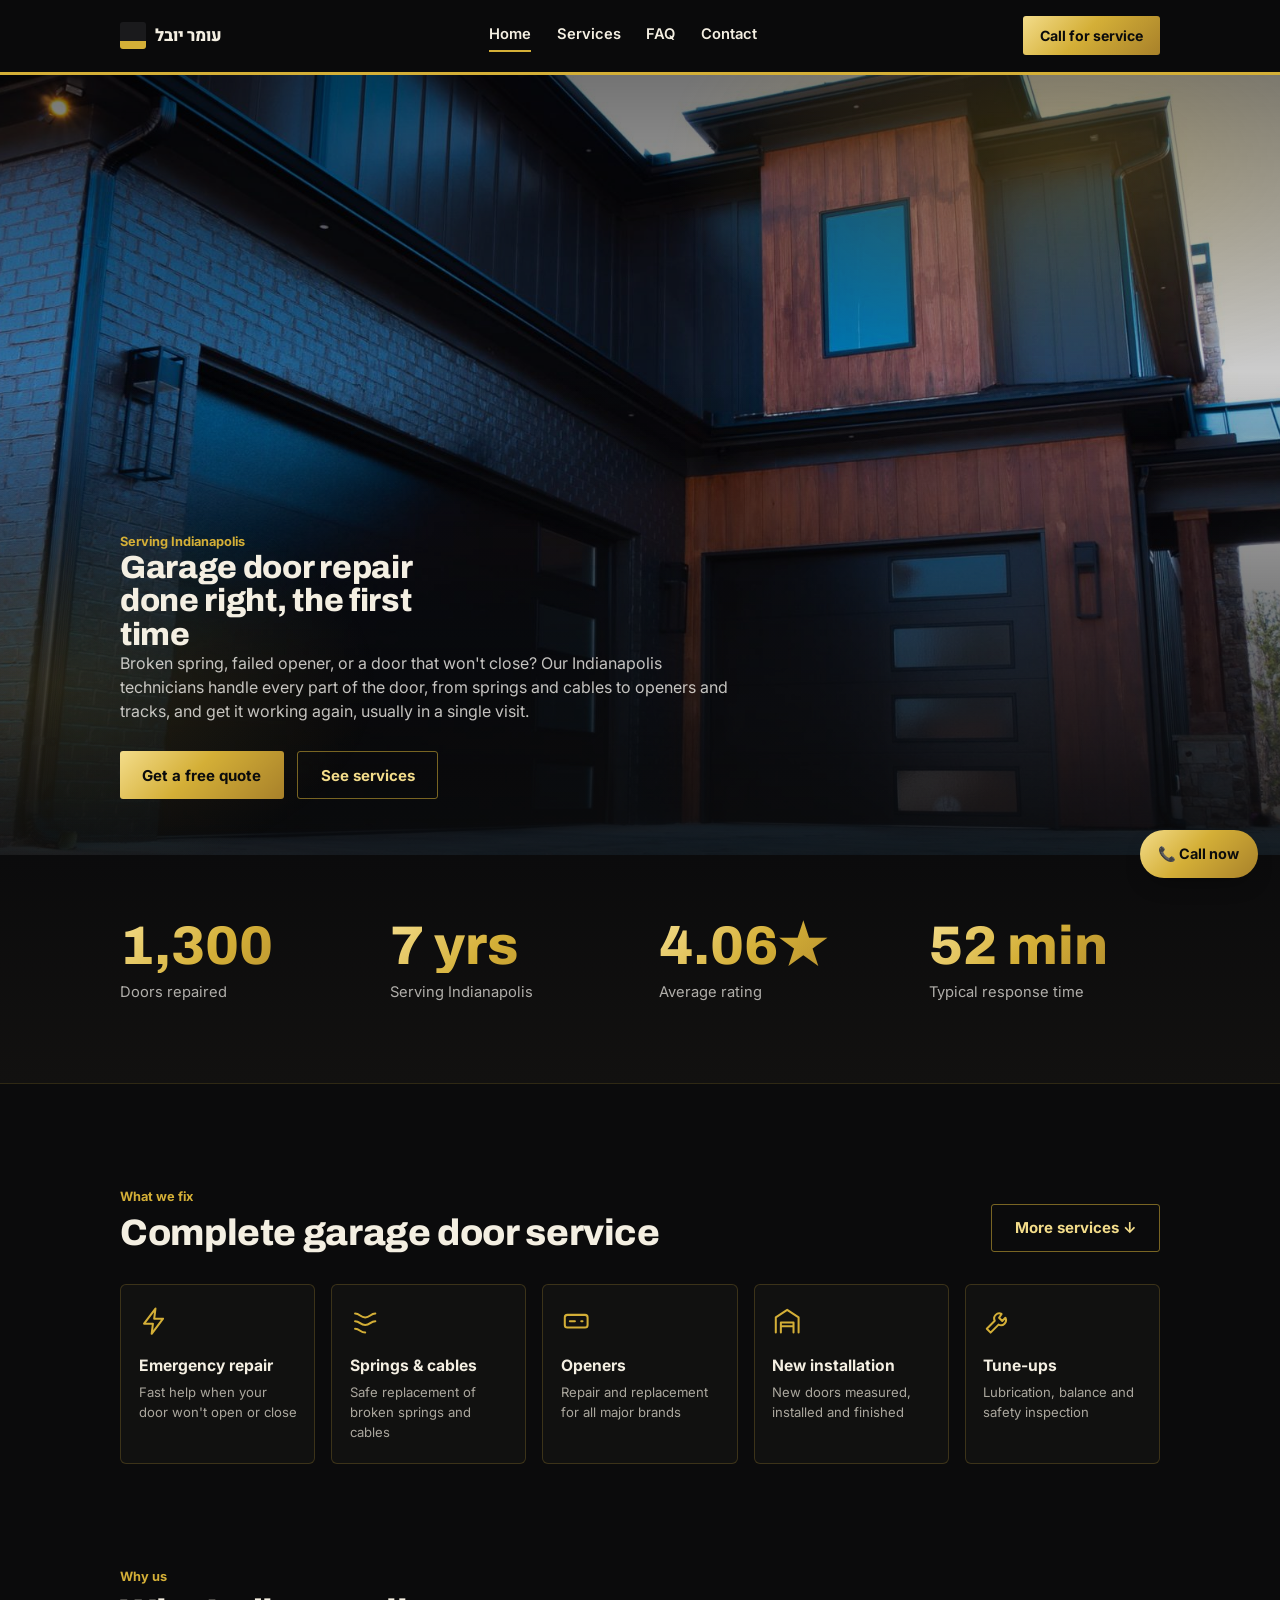
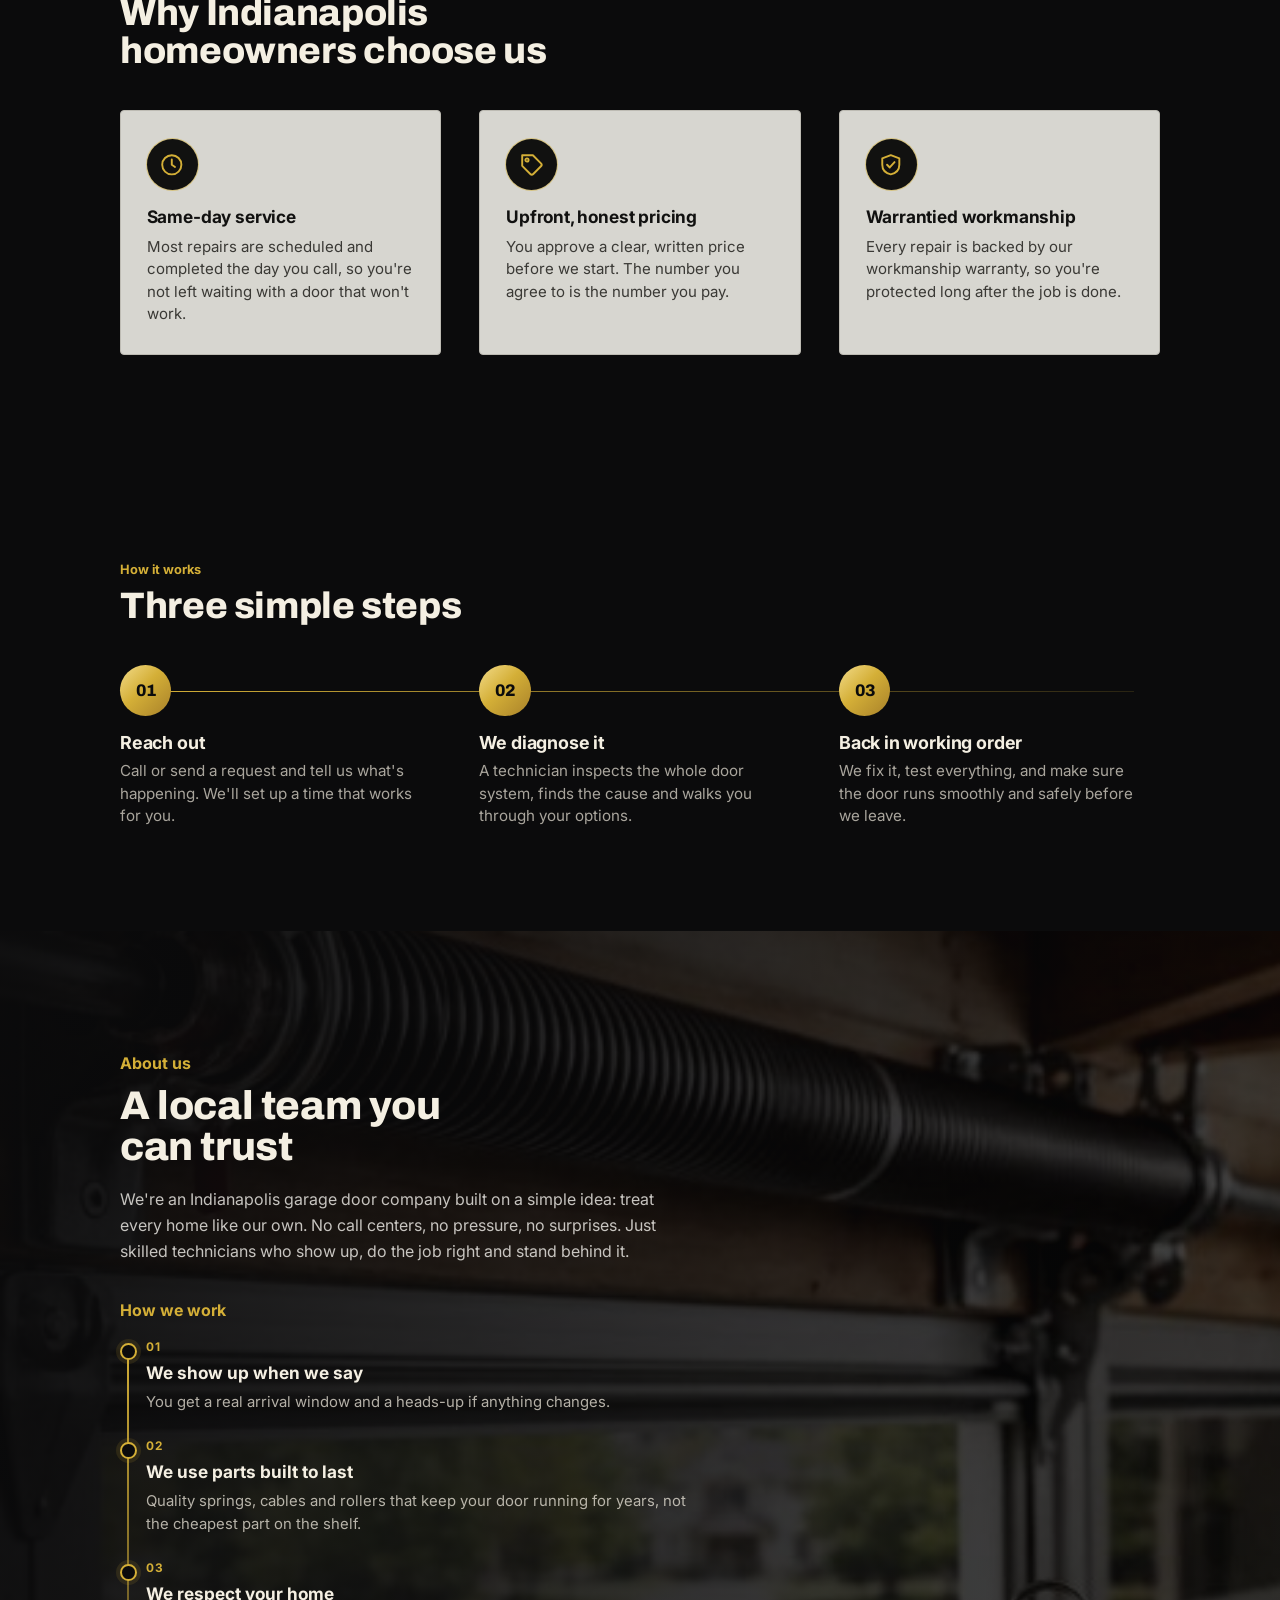
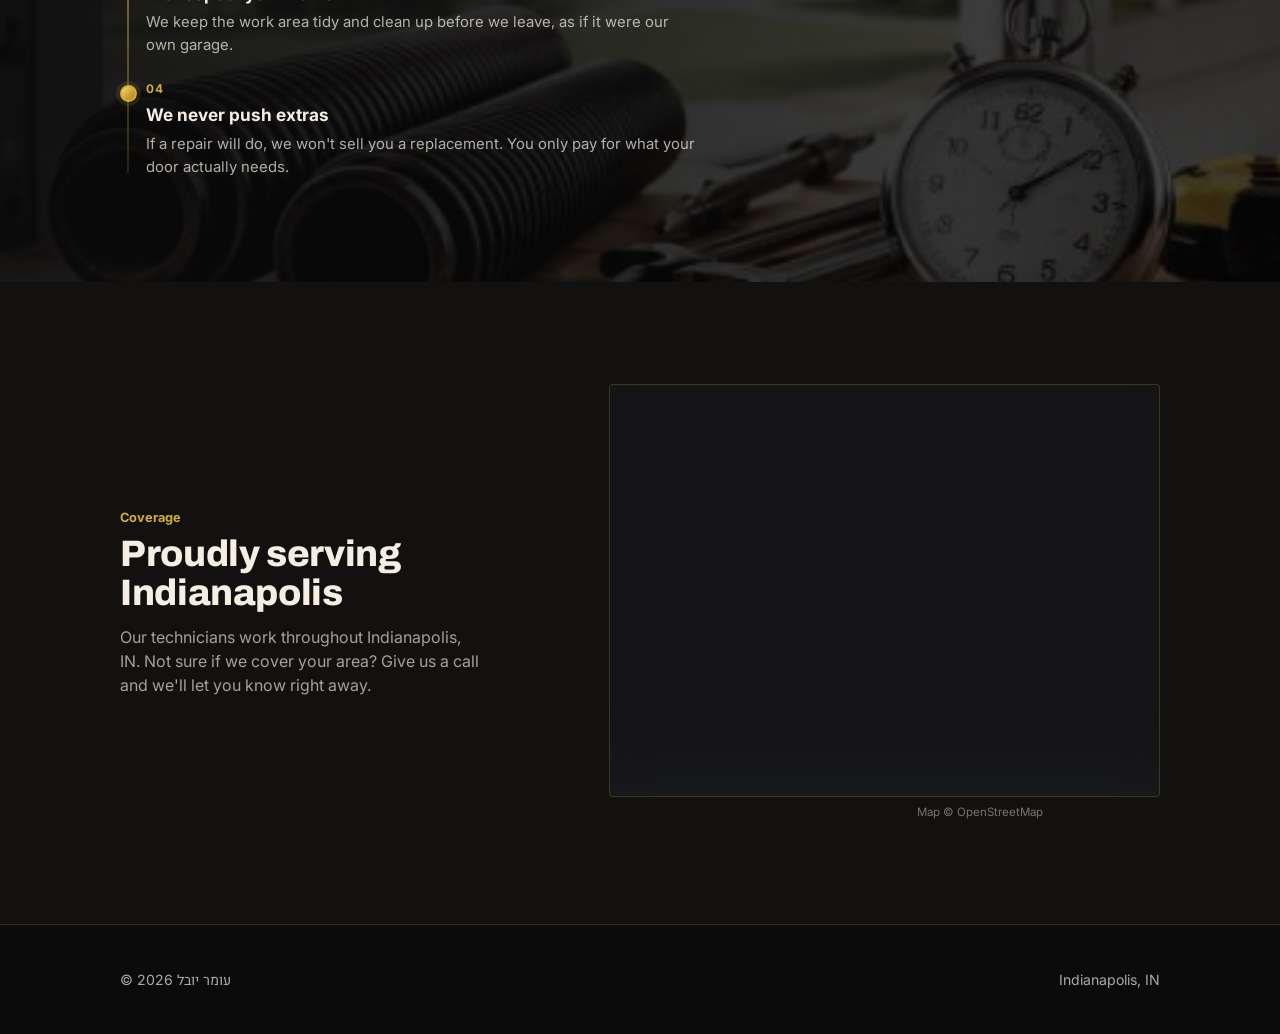
==== index.html @ 30dfdfd9 "Move embedded images into img/ files (HTML 700KB -> 116KB) so link previews (WhatsApp) can read the " ====
<!DOCTYPE html>
<html lang="en">
<head>
<meta charset="UTF-8">
<meta name="viewport" content="width=device-width, initial-scale=1.0">
<title>Garage Door Repair in Indianapolis | Same-Day Service</title>
<meta name="description" content="Same-day garage door repair in Indianapolis. Broken springs, openers, off-track doors and new installations, with a clear price before any work starts. Free quotes.">
<link rel="canonical" href="https://omernyuval.github.io/garage-door-site/">
<meta name="theme-color" content="#0b0b0c">
<link rel="icon" type="image/svg+xml" href="data:image/svg+xml,%3Csvg xmlns='http://www.w3.org/2000/svg' viewBox='0 0 64 64'%3E%3Crect width='64' height='64' rx='14' fill='%230b0b0c'/%3E%3Cpath d='M12 52V22L32 10l20 12v30' fill='none' stroke='%23d4af37' stroke-width='4' stroke-linejoin='round'/%3E%3Cpath d='M19 52V29h26v23M19 36h26M19 43h26' fill='none' stroke='%23f3dc8a' stroke-width='3'/%3E%3C/svg%3E">
<link rel="apple-touch-icon" href="apple-touch-icon.png">
<meta property="og:type" content="website">
<meta property="og:site_name" content="Garage Door Repair Indianapolis">
<meta property="og:title" content="Garage Door Repair in Indianapolis | Same-Day Service">
<meta property="og:description" content="Same-day garage door repair in Indianapolis. Broken springs, openers, off-track doors and new installations, with a clear price before any work starts. Free quotes.">
<meta property="og:url" content="https://omernyuval.github.io/garage-door-site/">
<meta property="og:image" content="https://omernyuval.github.io/garage-door-site/og-image.png">
<meta property="og:image:width" content="1200">
<meta property="og:image:height" content="630">
<meta property="og:image:alt" content="Gold line-art garage door on black, with the text Garage door repair in Indianapolis">
<meta name="twitter:card" content="summary_large_image">
<meta name="twitter:title" content="Garage Door Repair in Indianapolis | Same-Day Service">
<meta name="twitter:description" content="Same-day garage door repair in Indianapolis. Broken springs, openers, off-track doors and new installations, with a clear price before any work starts. Free quotes.">
<meta name="twitter:image" content="https://omernyuval.github.io/garage-door-site/og-image.png">
<link rel="preload" as="image" href="img/0f70ef709b.jpg" fetchpriority="high">
<link rel="preconnect" href="https://fonts.googleapis.com">
<link href="https://fonts.googleapis.com/css2?family=Archivo:wght@700;800;900&family=Inter:wght@400;500;600;700&family=Heebo:wght@400;700;800&display=swap" rel="stylesheet">
<style>
:root {
  --charcoal: #1c1e22;
  --charcoal-raised: #24272c;
  --concrete: #eeece6;
  --panel: #ffffff;
  --ink: #24262a;
  --ink-soft: #5b5e64;
  --paper: #f3f1ec;
  --amber: #e2992f;
  --amber-dim: #a9701f;
  --line: rgba(36,38,42,0.12);
  --line-dark: rgba(238,236,230,0.14);
  --font-head: "Archivo", "Heebo", "Arial Narrow", sans-serif;
  --font-body: "Inter", "Heebo", "Helvetica Neue", Arial, sans-serif;
  --maxw: 70rem;
  --gap: clamp(1.25rem, 3vw, 2.5rem);
}
* { box-sizing: border-box; }
html { scroll-behavior: smooth; }
/* Desktop: scale the whole layout with screen width (designed at 1280px), so
   laptops and big monitors show the same composition, just larger or smaller.
   Below 1280px (tablets/phones) the base 16px size is kept. */
@media (min-width: 1280px) { html { font-size: 1.25vw; } }
body { margin:0; font-family: var(--font-body); color: var(--ink); background: var(--paper); line-height:1.5; -webkit-font-smoothing:antialiased; }
h1,h2,h3 { font-family: var(--font-head); font-weight:800; line-height:1.04; letter-spacing:-0.01em; margin:0; }
p { margin:0; max-width:62ch; }
a { color:inherit; text-decoration:none; }
.wrap { max-width: var(--maxw); margin:0 auto; padding:0 clamp(1.25rem,4vw,2.5rem); }

.site-nav { position:sticky; top:0; z-index:40; background:rgba(238,236,230,0.92); -webkit-backdrop-filter:blur(8px); backdrop-filter:blur(8px); border-bottom:1px solid transparent; transition:border-color .25s ease, box-shadow .25s ease; }
.site-nav.is-scrolled { border-color:var(--line); box-shadow:0 6px 18px -14px rgba(0,0,0,0.4); }
.site-nav .wrap { display:flex; align-items:center; justify-content:space-between; padding:1rem clamp(1.25rem,4vw,2.5rem); }
.brand { font-family:var(--font-head); font-weight:800; font-size:1.05rem; display:flex; align-items:center; gap:.55rem; }
.brand-mark { width:1.65rem; height:1.65rem; flex:none; border-radius:3px; background:linear-gradient(180deg, var(--charcoal) 0 70%, var(--amber) 70% 100%); }
.nav-links { display:flex; gap:clamp(1rem,2vw,2rem); font-size:.92rem; font-weight:600; }
.nav-links button { background:none; border:none; font:inherit; color:inherit; cursor:pointer; padding:.3rem 0; border-bottom:2px solid transparent; transition:border-color .2s ease; }
.nav-links button:hover { border-color:var(--amber); }
.nav-links button.active { border-color:var(--amber); }
.nav-cta { font-weight:700; font-size:.88rem; background:var(--charcoal); color:var(--concrete); padding:.55rem 1.05rem; border-radius:3px; white-space:nowrap; transition:background .2s ease; }
.nav-cta:hover { background:var(--amber-dim); }

.rail { position:relative; height:3px; background:var(--line); overflow:hidden; }
.rail::before { content:""; position:absolute; inset:0; background:var(--amber); transform:scaleX(0); transform-origin:left; transition:transform 1.1s cubic-bezier(.22,.61,.36,1); }
.rail.in-view::before { transform:scaleX(1); }

section { padding:clamp(3.5rem,8vw,6.5rem) 0; }
.section-dark { background:var(--charcoal); color:var(--concrete); }
.section-dark .ink-soft { color:rgba(238,236,230,.66); }
.ink-soft { color:var(--ink-soft); }
.eyebrow { font-size:.8rem; font-weight:700; color:var(--amber-dim); }
.section-dark .eyebrow { color:var(--amber); }

.hero { padding-top:clamp(3rem,9vw,6rem); padding-bottom:clamp(3rem,7vw,5rem); }
.hero-grid { display:grid; grid-template-columns:1.15fr .85fr; gap:var(--gap); align-items:end; }
@media (max-width:760px){ .hero-grid{ grid-template-columns:1fr; } }
.hero h1 { font-size:clamp(2.4rem,6vw,4.1rem); max-width:14ch; }
.hero .lede { margin-top:1.15rem; font-size:1.08rem; color:var(--ink-soft); max-width:46ch; }
.hero-actions { margin-top:1.75rem; display:flex; gap:.85rem; flex-wrap:wrap; }
.btn { display:inline-block; font-weight:700; font-size:.94rem; padding:.85rem 1.4rem; border-radius:3px; transition:transform .18s ease, background .18s ease; cursor:pointer; border:none; font-family:inherit; }
.btn-primary { background:var(--amber); color:var(--charcoal); }
.btn-primary:hover { background:#eea84a; transform:translateY(-1px); }
.btn-ghost { border:1.5px solid var(--line); color:var(--ink); background:transparent; }
.btn-ghost:hover { border-color:var(--ink); }
.section-dark .btn-ghost { border-color:var(--line-dark); color:var(--concrete); }

.door-graphic { display:grid; gap:6px; align-self:end; }
.door-graphic .panel { height:22px; background:var(--charcoal); border-radius:2px; transform:translateY(-14px); opacity:0; animation:panel-drop .7s cubic-bezier(.2,.7,.3,1) forwards; }
.door-graphic .panel:nth-child(1){animation-delay:.05s;}
.door-graphic .panel:nth-child(2){animation-delay:.15s;}
.door-graphic .panel:nth-child(3){animation-delay:.25s; background:var(--amber);}
.door-graphic .panel:nth-child(4){animation-delay:.35s;}
.door-graphic .panel:nth-child(5){animation-delay:.45s;}
@keyframes panel-drop { to { transform:translateY(0); opacity:1; } }

.reveal { opacity:0; transform:translateY(34px); transition:opacity .8s cubic-bezier(.22,.61,.36,1), transform .8s cubic-bezier(.22,.61,.36,1); }
.reveal.in-view { opacity:1; transform:translateY(0); }
.grid-3 .card, .process .step { opacity:0; transform:translateY(30px); transition:opacity .7s ease, transform .7s ease; }
.grid-3.in-view .card, .process.in-view .step { opacity:1; transform:translateY(0); }
.grid-3.in-view .card:nth-child(1), .process.in-view .step:nth-child(1) { transition-delay: .05s; }
.grid-3.in-view .card:nth-child(2), .process.in-view .step:nth-child(2) { transition-delay: .15s; }
.grid-3.in-view .card:nth-child(3), .process.in-view .step:nth-child(3) { transition-delay: .25s; }
.grid-3.in-view .card:nth-child(4), .process.in-view .step:nth-child(4) { transition-delay: .35s; }
.grid-3.in-view .card:nth-child(5) { transition-delay: .45s; }
.grid-3.in-view .card:nth-child(6) { transition-delay: .55s; }

.grid-3 { display:grid; grid-template-columns:repeat(3,1fr); gap:var(--gap); margin-top:2.5rem; }
@media (max-width:760px){ .grid-3{ grid-template-columns:1fr; } }
.card { padding:1.75rem 1.6rem; background:var(--panel); border:1px solid var(--line); border-radius:4px; transition:transform .2s ease, box-shadow .2s ease; }
.card:hover { transform:translateY(-3px); box-shadow:0 14px 30px -20px rgba(0,0,0,.35); }
.section-dark .card { background:var(--charcoal-raised); border-color:var(--line-dark); }
.card h3 { font-size:1.08rem; font-weight:700; font-family:var(--font-body); }
.card p { margin-top:.6rem; font-size:.94rem; }

.card-media { position:relative; overflow:hidden; border-radius:3px; aspect-ratio:4/3; margin-bottom:1.1rem; background:var(--line); }
.card-media img { width:100%; height:100%; object-fit:cover; display:block; filter:grayscale(30%) contrast(1.05); }
.card-media::after { content:""; position:absolute; inset:0; background:linear-gradient(160deg, rgba(28,30,34,.5), rgba(226,153,47,.16)); mix-blend-mode:multiply; }

.faq-thumb { width:2.75rem; height:2.75rem; flex:none; border-radius:3px; overflow:hidden; position:relative; }
.faq-thumb img { width:100%; height:100%; object-fit:cover; display:block; filter:grayscale(30%) contrast(1.05); }
.faq-thumb::after { content:""; position:absolute; inset:0; background:linear-gradient(160deg, rgba(28,30,34,.5), rgba(226,153,47,.16)); mix-blend-mode:multiply; }
.faq-q-text { flex: 1; text-align: left; }

/* Coverage section media */
.coverage-section { position: relative; overflow: hidden; }

/* Process (how it works) media */
.process-media { position: relative; overflow: hidden; border-radius: 4px; aspect-ratio: 21/9; margin-bottom: 2rem; background: var(--line-dark); }
.process-media img { width:100%; height:100%; object-fit:cover; display:block; filter:grayscale(35%) contrast(1.05) brightness(0.9); }
.process-media::after { content:""; position:absolute; inset:0; background:linear-gradient(160deg, rgba(28,30,34,.55), rgba(226,153,47,.14)); mix-blend-mode:multiply; }

/* Contact hero media */
.contact-hero { position: relative; overflow: hidden; min-height: 20rem; display: flex; align-items: flex-end; }
.contact-hero-media { position: absolute; inset: 0; z-index: 0; }
.contact-hero-media img { width:100%; height:100%; object-fit:cover; filter:grayscale(35%) brightness(0.5) contrast(1.05); }
.contact-hero-media::after { content:""; position:absolute; inset:0; background: linear-gradient(180deg, rgba(28,30,34,.35), var(--paper) 92%); }
.contact-hero .eyebrow, .contact-hero h1, .contact-hero .lede { position: relative; z-index: 2; }
.contact-hero .eyebrow { color: var(--amber); }
.contact-hero h1 { color: var(--concrete); }
.contact-hero .lede { color: rgba(238,236,230,0.85); }

/* About page: alternating full-bleed blocks */
.about-hero {
  position: relative;
  min-height: 60vh;
  display: flex;
  align-items: flex-end;
  overflow: hidden;
}
.about-hero-media { position: absolute; inset: 0; z-index: 0; }
.about-hero-media img { width:100%; height:100%; object-fit:cover; filter:grayscale(30%) brightness(0.55) contrast(1.05); }
.about-hero-media::after { content:""; position:absolute; inset:0; background: linear-gradient(180deg, rgba(28,30,34,.25) 0%, rgba(28,30,34,.85) 100%); }
.about-hero .wrap { position: relative; z-index: 2; padding-bottom: clamp(2.5rem, 6vw, 4rem); }
.about-hero .eyebrow { color: var(--amber); letter-spacing: .04em; }
.about-hero h1 { color: var(--concrete); max-width: 20ch; font-size: clamp(2rem, 5vw, 3.2rem); }

.about-block { position: relative; overflow: hidden; min-height: 70vh; display: flex; align-items: center; }
.about-block-media { position: absolute; inset: 0; z-index: 0; }
.about-block-media img { width:100%; height:100%; object-fit:cover; filter:grayscale(35%) brightness(0.42) contrast(1.05); }
.about-block-media::after { content:""; position:absolute; inset:0; background: linear-gradient(100deg, rgba(28,30,34,.92) 0%, rgba(28,30,34,.55) 55%, rgba(28,30,34,.3) 100%); }
.about-block .wrap { position: relative; z-index: 2; width: 100%; }
.about-block-content { max-width: 40ch; }
.about-block .eyebrow { color: var(--amber); }
.about-block h2 { color: var(--concrete); font-size: clamp(1.7rem, 3.6vw, 2.5rem); margin-top: .5rem; max-width: 16ch; }
.about-block p { color: rgba(238,236,230,0.82); margin-top: 1.1rem; font-size: 1rem; line-height: 1.65; }
.about-block.align-right .about-block-content { margin-left: auto; text-align: right; }
.about-block.align-right p { margin-left: auto; }

.about-closer {
  position: relative;
  min-height: 42vh;
  display: flex;
  align-items: center;
  justify-content: center;
  text-align: center;
  overflow: hidden;
}
.about-closer-media { position: absolute; inset: 0; z-index: 0; }
.about-closer-media img { width:100%; height:100%; object-fit:cover; filter:grayscale(40%) brightness(0.4) contrast(1.05); }
.about-closer-media::after { content:""; position:absolute; inset:0; background: rgba(28,30,34,.55); }
.about-closer .wrap { position: relative; z-index: 2; }
.about-closer .eyebrow { color: var(--amber); }
.about-closer h2 { color: var(--concrete); font-size: clamp(1.6rem, 3.6vw, 2.4rem); margin-top: .6rem; max-width: 24ch; margin-left:auto; margin-right:auto; }

.process { display:grid; gap:0; margin-top:2.5rem; border-top:1px solid var(--line); }
.step { display:grid; grid-template-columns:3.5rem 1fr; gap:1.25rem; padding:1.6rem 0; border-bottom:1px solid var(--line); }
.step .num { font-family:var(--font-head); font-size:1.6rem; color:var(--amber-dim); }
.step h3 { font-size:1.02rem; font-weight:700; font-family:var(--font-body); }
.step p { margin-top:.35rem; font-size:.93rem; }

.contact-grid { display:grid; grid-template-columns:1fr 1fr; gap:var(--gap); }
@media (max-width:760px){ .contact-grid{ grid-template-columns:1fr; } }
.field { display:flex; flex-direction:column; gap:.4rem; margin-bottom:1.1rem; }
.field label { font-size:.85rem; font-weight:600; }
.field input, .field textarea { font-family:var(--font-body); font-size:.95rem; padding:.7rem .85rem; border:1.5px solid var(--line); border-radius:3px; background:var(--panel); color:var(--ink); }
.field textarea { resize:vertical; min-height:6.875rem; }
.field input:focus, .field textarea:focus { outline:2px solid var(--amber); outline-offset:1px; border-color:var(--amber); }
.info-list { margin-top:1.5rem; display:grid; gap:1.1rem; }
.info-list h3 { font-size:.95rem; font-weight:700; }
.info-list p { margin-top:.25rem; font-size:.93rem; }

.site-footer { background:var(--charcoal); color:rgba(238,236,230,.7); padding:2.75rem 0; font-size:.88rem; }
.site-footer .wrap { display:flex; justify-content:space-between; flex-wrap:wrap; gap:1rem; align-items:center; }

.tbd { display:inline-block; margin-top:.5rem; font-size:.78rem; font-weight:600; color:var(--amber-dim); }
.section-dark .tbd { color:var(--amber); }

a:focus-visible, button:focus-visible { outline:2px solid var(--amber); outline-offset:2px; }

/* Hero depth layers: glow sits between photo and text, text lines drift at different speeds */
.photo-hero .glow {
  position: absolute; inset: -20% -10%;
  background:
    radial-gradient(38% 30% at 78% 22%, rgba(226,153,47,.22), transparent 70%),
    radial-gradient(30% 26% at 12% 70%, rgba(226,153,47,.12), transparent 70%);
  pointer-events: none;
  will-change: transform;
}
.photo-hero [data-depth] { will-change: transform, opacity; }

/* Stats band: dark continuation of the hero that fades into the light page */
.stats-band {
  background: linear-gradient(180deg, var(--charcoal) 0%, var(--charcoal) 50%, var(--paper) 100%);
  color: var(--concrete);
  padding: clamp(2.5rem,6vw,4rem) 0 clamp(6rem,14vw,10rem);
}
.stats-grid { display:grid; grid-template-columns:repeat(4,1fr); gap:var(--gap); }
@media (max-width:760px){ .stats-grid{ grid-template-columns:repeat(2,1fr); } }
.stat-num { font-family:var(--font-head); font-weight:800; font-size:clamp(2.2rem,5vw,3.4rem); line-height:1; color:var(--amber); font-variant-numeric:tabular-nums; }
.stat-label { margin-top:.5rem; font-size:.92rem; color:rgba(238,236,230,.72); }

/* Why-us cards: 3D tilt toward the pointer */
.tilt-grid { perspective: 900px; }
.tilt-grid .card { transform-style: preserve-3d; }

/* Coverage: single Indianapolis map */
.coverage-grid { display:grid; grid-template-columns:.9fr 1.1fr; gap:var(--gap); align-items:center; }
@media (max-width:760px){ .coverage-grid{ grid-template-columns:1fr; } }
.map-credit { margin-top:.45rem; font-size:.72rem; color:rgba(238,236,230,.45); text-align:right; }
.map-credit a { color:inherit; }
.coverage-map { position:relative; border-radius:4px; overflow:hidden; border:1px solid var(--line-dark); aspect-ratio:4/3; background:var(--charcoal-raised); }
.coverage-map iframe { position:absolute; top:0; left:0; width:100%; height:calc(100% + 60px); /* push the built-in credit bar below the clipped edge */ border:0; filter:grayscale(1) invert(.92) contrast(.9) brightness(.95); }
.coverage-map::after { content:""; position:absolute; inset:0; pointer-events:none; box-shadow:inset 0 0 0 3px rgba(226,153,47,.0), inset 0 -60px 60px -40px rgba(28,30,34,.6); }

/* ---------- Photo hero: depth parallax ---------- */
.photo-hero {
  position: relative;
  height: min(88vh, 48.75rem);
  min-height: 480px;
  overflow: hidden;
  background: var(--charcoal);
}
.photo-hero .bg {
  position: absolute;
  inset: -8% -4%;
  overflow: hidden;
  will-change: transform;
}
.photo-hero .bg-img {
  position: absolute;
  inset: 0;
  background-image: var(--hero-img);
  background-size: cover;
  background-position: center 62%;
  animation: hero-kenburns 16s ease-in-out infinite alternate;
}
@keyframes hero-kenburns {
  from { transform: scale(1) translateY(0); }
  to   { transform: scale(1.16) translateY(-2.5%); }
}
.photo-hero .scrim {
  position: absolute;
  inset: 0;
  background: linear-gradient(180deg, rgba(20,20,22,0.55) 0%, rgba(20,20,22,0.15) 38%, rgba(20,20,22,0.65) 100%);
}
.photo-hero .content {
  position: relative;
  z-index: 3;
  height: 100%;
  display: flex;
  flex-direction: column;
  justify-content: flex-end;
  padding-bottom: clamp(2rem, 5vw, 3.5rem);
}
.photo-hero .content h1 { color: var(--concrete); max-width: 16ch; }
.photo-hero .content .lede { color: rgba(238,236,230,0.82); }
.photo-hero .eyebrow { color: var(--amber); }

/* view switching (no page reload) */
.view { display:none; }
.view.active { display:block; animation:view-in .35s ease; }
@keyframes view-in { from{ opacity:0; transform:translateY(6px);} to{ opacity:1; transform:translateY(0);} }

/* pre-paint fix so a refresh on a non-home tab doesn't flash Home first
   (data-initial-view is set by a blocking inline script at the top of body,
   before these elements are even parsed) */
html[data-initial-view] #view-home { display:none; }
html[data-initial-view] .nav-links button[data-view="home"] { border-color:transparent; }
html[data-initial-view="services"] #view-services,
html[data-initial-view="faq"] #view-faq,
html[data-initial-view="contact"] #view-contact { display:block; }
html[data-initial-view="services"] .nav-links button[data-view="services"],
html[data-initial-view="faq"] .nav-links button[data-view="faq"],
html[data-initial-view="contact"] .nav-links button[data-view="contact"] { border-color:var(--amber); }

/* floating call button */
.float-call {
  position:fixed; bottom:1.4rem; right:1.4rem; z-index:50;
  background:var(--amber); color:var(--charcoal); font-weight:700; font-size:.9rem;
  padding:.8rem 1.15rem; border-radius:30px; box-shadow:0 10px 24px -10px rgba(0,0,0,.45);
  display:flex; align-items:center; gap:.5rem; transition:transform .2s ease;
}
.float-call:hover { transform:translateY(-2px); }

/* FAQ accordion */
.faq-list { margin-top: 2.5rem; border-top: 1px solid var(--line); }
.faq-item { border-bottom: 1px solid var(--line); }
.faq-q {
  width: 100%; text-align: left; background: none; border: none; cursor: pointer;
  font-family: var(--font-body); font-weight: 700; font-size: 1rem; color: var(--ink);
  padding: 1.3rem 0; display: flex; align-items: center; justify-content: space-between; gap: 1rem;
}
.faq-q .arrow { flex: none; width: 1rem; height: 1rem; position: relative; transition: transform .25s ease; }
.faq-q .arrow::before, .faq-q .arrow::after { content:""; position:absolute; background: var(--amber-dim); }
.faq-q .arrow::before { left:0; top:45%; width:100%; height:2px; }
.faq-q .arrow::after { top:0; left:45%; width:2px; height:100%; transition: transform .25s ease; }
.faq-item.open .faq-q .arrow::after { transform: scaleY(0); }
.faq-a { max-height: 0; overflow: hidden; transition: max-height .3s ease; }
.faq-a p { padding-bottom: 1.3rem; font-size: .94rem; color: var(--ink-soft); max-width: 60ch; }

/* Contact page: single fixed full-page background with a floating content card */
.contact-page {
  position: relative;
  min-height: calc(100vh - 65px);
  display: flex;
  align-items: center;
  padding: clamp(3rem, 6vw, 5rem) 0;
  overflow: hidden;
}
.contact-page-media { position: absolute; inset: 0; z-index: 0; }
.contact-page-media img { width: 100%; height: 100%; object-fit: cover; filter: grayscale(35%) brightness(0.42) contrast(1.05); }
.contact-page-media::after { content: ""; position: absolute; inset: 0; background: linear-gradient(180deg, rgba(20,20,22,.6), rgba(20,20,22,.78)); }
.contact-card {
  position: relative; z-index: 2;
  background: var(--panel);
  border-radius: 6px;
  padding: clamp(1.75rem, 4vw, 3rem);
  box-shadow: 0 40px 80px -30px rgba(0,0,0,0.55);
  max-width: 57.5rem;
  margin: 0 auto;
}
.contact-card .eyebrow { color: var(--amber-dim); }
.contact-card h1 { color: var(--ink); max-width: none; font-size: clamp(1.7rem, 3.6vw, 2.4rem); margin-top: .4rem; }
.contact-card .lede { color: var(--ink-soft); margin-top: .75rem; }
.contact-card .contact-grid { margin-top: 2rem; }


/* FAQ: scattered flip cards */
.faq-scatter {
  position: relative;
  max-width: 41rem; /* room for 3 cards per row: 3 on top, 2 below */
  margin: 0 auto;
  display: flex;
  flex-wrap: wrap;
  gap: 2.5rem 2rem;
  justify-content: center;
  padding: 2rem 0 4rem;
}
.flip-card {
  width: 11.5rem;
  height: 11.5rem;
  perspective: 75rem;
  position: relative;
  opacity: 0;
  transform: translateY(40px) scale(0.85);
  transition: opacity 0.32s cubic-bezier(.22,.61,.36,1), transform 0.32s cubic-bezier(.22,.61,.36,1);
  cursor: pointer;
}
.flip-card.in-view { opacity: 1; transform: translateY(0) scale(1); }

/* organic scatter: vary vertical offset + slight rotation per card */
.flip-card:nth-child(1) { margin-top: 0; transform: translateY(40px) scale(0.85) rotate(-3deg); }
.flip-card:nth-child(1).in-view { transform: translateY(0) scale(1) rotate(-3deg); }
.flip-card:nth-child(2) { margin-top: 3.5rem; transform: translateY(40px) scale(0.85) rotate(2deg); transition-delay: .04s; }
.flip-card:nth-child(2).in-view { transform: translateY(0) scale(1) rotate(2deg); }
.flip-card:nth-child(3) { margin-top: -1rem; transform: translateY(40px) scale(0.85) rotate(4deg); transition-delay: .08s; }
.flip-card:nth-child(3).in-view { transform: translateY(0) scale(1) rotate(4deg); }
.flip-card:nth-child(4) { margin-top: 2.5rem; transform: translateY(40px) scale(0.85) rotate(-4deg); transition-delay: .12s; }
.flip-card:nth-child(4).in-view { transform: translateY(0) scale(1) rotate(-4deg); }
.flip-card:nth-child(5) { margin-top: 0.5rem; transform: translateY(40px) scale(0.85) rotate(1deg); transition-delay: .16s; }
.flip-card:nth-child(5).in-view { transform: translateY(0) scale(1) rotate(1deg); }

.flip-card-inner {
  position: relative;
  width: 100%; height: 100%;
  transition: transform 0.6s cubic-bezier(.4,.2,.2,1);
  -webkit-transform-style: preserve-3d;
  transform-style: preserve-3d;
}
.flip-card.flipped .flip-card-inner { transform: rotateY(180deg) scale(1.12); }
@media (hover: hover) {
  .flip-card:hover .flip-card-inner,
  .flip-card:focus-visible .flip-card-inner { transform: rotateY(180deg) scale(1.12); }
}
.flip-card-inner { will-change: transform; }
.flip-card.flipped { z-index: 5; }
@media (hover: hover) { .flip-card:hover, .flip-card:focus-visible { z-index: 5; } }

.flip-face {
  position: absolute; inset: 0;
  -webkit-backface-visibility: hidden;
  backface-visibility: hidden;
  border-radius: 10px;
  display: flex;
  flex-direction: column;
  align-items: center;
  justify-content: center;
  text-align: center;
  padding: 1.5rem;
  box-shadow: 0 18px 40px -18px rgba(0,0,0,0.35);
}
.flip-front {
  background: linear-gradient(160deg, #f7ecd9 0%, #f1e0bd 100%);
  border: 1px solid #e3cd9c;
}
.flip-front img {
  width: 100%; height: 55%;
  object-fit: cover;
  border-radius: 6px;
  margin-bottom: 0.9rem;
  filter: grayscale(30%) contrast(1.05);
}
.flip-front .flip-q {
  font-weight: 700;
  font-size: 0.95rem;
  color: var(--ink);
}
.flip-front .flip-hint {
  margin-top: 0.5rem;
  font-size: 0.72rem;
  color: var(--amber-dim);
  font-weight: 600;
}
.flip-back {
  background: var(--charcoal);
  color: var(--concrete);
  transform: rotateY(180deg);
}
.flip-back p {
  font-size: 0.88rem;
  line-height: 1.5;
  color: rgba(238,236,230,0.88);
}
.flip-back .flip-hint {
  margin-top: 0.75rem;
  font-size: 0.72rem;
  color: var(--amber);
  font-weight: 600;
}


/* ---------- Site-wide black & gold theme ----------
   Re-points the shared tokens on body, so every component (cards, buttons,
   eyebrows, stats, map, forms) picks up the palette automatically. */
body {
  --charcoal: #0b0b0c;
  --charcoal-raised: #151517;
  --concrete: #f4efe2;
  --panel: #131315;
  --ink: #f4efe2;
  --ink-soft: rgba(244,239,226,.68);
  --paper: #0b0b0c;
  --amber: #d4af37;
  --amber-dim: #d4af37;
  --line: rgba(212,175,55,.18);
  --line-dark: rgba(212,175,55,.22);
  --gold-grad: linear-gradient(135deg, #f3dc8a 0%, #d4af37 45%, #a8812a 100%);
  background: var(--paper);
  color: var(--ink);
}
.btn-primary { background: var(--gold-grad); color: #0b0b0c; }
.btn-primary:hover { background: var(--gold-grad); filter: brightness(1.08); }
.btn-ghost { border-color: rgba(212,175,55,.55); color: #f3dc8a; }
.btn-ghost:hover { border-color: #d4af37; background: rgba(212,175,55,.08); }
.card { border-color: var(--line); }
.card:hover { border-color: rgba(212,175,55,.45); }
.card-media::after { background: linear-gradient(160deg, rgba(11,11,12,.45), rgba(212,175,55,.18)); }
.stat-num { background: var(--gold-grad); -webkit-background-clip: text; background-clip: text; color: transparent; }
.stats-band { background: linear-gradient(180deg, #0b0b0c 0%, #121110 100%); border-bottom: 1px solid var(--line); padding-bottom: clamp(3rem,8vw,5rem); }
.section-dark { background: #121110; }
.photo-hero .glow {
  background:
    radial-gradient(38% 30% at 78% 22%, rgba(212,175,55,.24), transparent 70%),
    radial-gradient(30% 26% at 12% 70%, rgba(212,175,55,.14), transparent 70%);
}
.photo-hero .scrim { background: linear-gradient(180deg, rgba(0,0,0,.55) 0%, rgba(0,0,0,.2) 38%, rgba(11,11,12,.9) 100%); }
.site-nav { background: rgba(11,11,12,.92); color: #f4efe2; }
.site-nav.is-scrolled { border-color: rgba(212,175,55,.22); }
.nav-links button.active,
.nav-links button:hover { border-color: #d4af37; }
.nav-cta { background: linear-gradient(135deg, #f3dc8a 0%, #d4af37 45%, #a8812a 100%); color: #0b0b0c; }
.rail::before { background: #d4af37; }
.float-call { background: linear-gradient(135deg, #f3dc8a 0%, #d4af37 45%, #a8812a 100%); color: #0b0b0c; }
.site-footer { background: #0b0b0c; border-top: 1px solid rgba(212,175,55,.22); }
.brand-mark { background: linear-gradient(180deg, #1a1a1c 0 70%, #d4af37 70% 100%); }
/* Photos are shown exactly as they are: no filters, tints or overlays */
.card-media img, .flip-front img, .process-media img { filter: none; }
.card-media::after, .process-media::after { display: none; }

/* Cards and FAQ flip cards: light stone frames (#d7d6d0) with dark text */
.card { background: #d7d6d0; border: 1px solid #bdbbb3; color: #1c1b19; }
.card:hover { border-color: #d4af37; }
.card h3 { color: #111110; }
.card p { color: #3a3935; }
.flip-front { background: #d7d6d0; border: 1px solid #bdbbb3; }
.flip-front .flip-q { color: #111110; }
.flip-front .flip-hint { color: #7a5f14; letter-spacing: .04em; text-transform: uppercase; font-size: .66rem; }
.flip-back { background: #c9c8c1; color: #111110; border: 1px solid #d4af37; }
.flip-back p { color: #1c1b19; }
.flip-back .flip-hint { color: #7a5f14; letter-spacing: .04em; text-transform: uppercase; font-size: .66rem; }
.flip-face { box-shadow: 0 18px 40px -18px rgba(0,0,0,.8); }
.card-icon { width:3.2rem; height:3.2rem; border-radius:50%; display:grid; place-items:center; margin-bottom:1.1rem; background:#111110; box-shadow:0 0 0 1px rgba(212,175,55,.5); }
.card-icon svg { width:1.6rem; height:1.6rem; fill:none; stroke:#d4af37; stroke-width:1.8; stroke-linecap:round; stroke-linejoin:round; }
/* Home: services overview strip */
.svc-strip { padding-bottom: 0; }
.svc-head { display:flex; justify-content:space-between; align-items:flex-end; gap:1rem; flex-wrap:wrap; }
.svc-row { display:grid; grid-template-columns:repeat(5,1fr); gap:1rem; margin-top:2rem; }
@media (max-width:760px){ .svc-row{ grid-template-columns:1fr 1fr; } }
.svc-item { text-align:left; font:inherit; cursor:pointer; background:#111110; color:var(--ink); border:1px solid rgba(212,175,55,.22); border-radius:6px; padding:1.3rem 1.1rem; display:flex; flex-direction:column; gap:.35rem; transition:border-color .25s ease, transform .25s ease, background .25s ease; }
.svc-item:hover { border-color:#d4af37; transform:translateY(-4px); background:#161512; }
.svc-item strong { font-size:.98rem; color:#f4efe2; margin-top:.4rem; }
.svc-item > span:last-child { font-size:.82rem; color:var(--ink-soft); }
.svc-icon svg { width:1.9rem; height:1.9rem; fill:none; stroke:#d4af37; stroke-width:1.6; stroke-linecap:round; stroke-linejoin:round; }
.svc-toggle-arrow { display:inline-block; transition:transform .3s ease; }
.svc-toggle[aria-expanded="true"] .svc-toggle-arrow { transform:rotate(180deg); }
.svc-more .svc-row { margin-top:1rem; }
.svc-more.open .svc-item { animation:svc-in .45s cubic-bezier(.22,.61,.36,1) both; }
.svc-more.open .svc-item:nth-child(2) { animation-delay:.06s; }
.svc-more.open .svc-item:nth-child(3) { animation-delay:.12s; }
.svc-more.open .svc-item:nth-child(4) { animation-delay:.18s; }
.svc-more.open .svc-item:nth-child(5) { animation-delay:.24s; }
@keyframes svc-in { from { opacity:0; transform:translateY(18px); } to { opacity:1; transform:none; } }
.svc-all { margin:1.4rem 0 0; }
.svc-all-link { background:none; border:none; padding:0; font:inherit; font-weight:600; color:#d4af37; cursor:pointer; }
.svc-all-link:hover { text-decoration:underline; }
/* About on Home: vertical timeline */
.about-block .about-block-content { max-width: 36rem; }
.timeline { list-style:none; margin:2rem 0 0; padding:0 0 0 1.6rem; position:relative; }
.timeline::before { content:""; position:absolute; left:.45rem; top:.4rem; bottom:.4rem; width:2px; background:linear-gradient(180deg, #d4af37, rgba(212,175,55,.15)); }
.tl-item { position:relative; padding-bottom:1.5rem; }
.tl-item:last-child { padding-bottom:0; }
.tl-dot { position:absolute; left:-1.6rem; top:.25rem; width:1.05rem; height:1.05rem; border-radius:50%; background:#0b0b0c; border:2px solid #d4af37; box-shadow:0 0 0 4px rgba(212,175,55,.12); }
.tl-item:last-child .tl-dot { background:var(--gold-grad); }
.tl-year { display:block; font-size:.74rem; font-weight:700; letter-spacing:.08em; text-transform:uppercase; color:#d4af37; }
.tl-item strong { display:block; margin-top:.2rem; color:#f4efe2; font-size:1.08rem; }
.about-block .tl-item p { margin-top:.3rem; font-size:.93rem; line-height:1.55; color:rgba(244,239,226,.72); }
.about-block.reveal.in-view .tl-item { animation:svc-in .6s cubic-bezier(.22,.61,.36,1) both; }
.about-block.reveal.in-view .tl-item:nth-child(2) { animation-delay:.12s; }
.about-block.reveal.in-view .tl-item:nth-child(3) { animation-delay:.24s; }
.about-block.reveal.in-view .tl-item:nth-child(4) { animation-delay:.36s; }
/* Home: reviews */
.reviews-head { display:flex; justify-content:space-between; align-items:flex-end; gap:1rem; flex-wrap:wrap; }
.sample-tag { font-size:.75rem; font-weight:700; letter-spacing:.04em; color:#f3dc8a; border:1px dashed rgba(212,175,55,.6); border-radius:999px; padding:.35rem .8rem; }
.reviews-grid { display:grid; grid-template-columns:repeat(3,1fr); gap:var(--gap); margin-top:2.5rem; }
@media (max-width:760px){ .reviews-grid{ grid-template-columns:1fr; } }
.review { margin:0; background:linear-gradient(165deg,#151412 0%,#0f0e0d 100%); border:1px solid rgba(212,175,55,.25); border-radius:8px; padding:1.8rem 1.6rem; display:flex; flex-direction:column; gap:1.1rem; position:relative; transition:border-color .25s ease, transform .25s ease; }
.review:hover { border-color:#d4af37; transform:translateY(-4px); }
.review::before { content:"“"; position:absolute; top:.2rem; right:1.2rem; font-family:Georgia,serif; font-size:5rem; line-height:1; color:rgba(212,175,55,.14); }
.review-stars { display:flex; gap:.2rem; }
.review-stars svg { width:1.1rem; height:1.1rem; fill:#d4af37; }
.review blockquote { margin:0; color:#f4efe2; font-size:1rem; line-height:1.6; flex:1; }
.review figcaption { display:flex; align-items:center; gap:.75rem; }
.review-avatar { width:2.4rem; height:2.4rem; border-radius:50%; display:grid; place-items:center; background:var(--gold-grad); color:#0b0b0c; font-weight:800; }
.review figcaption strong { display:block; color:#f4efe2; font-size:.92rem; }
.review figcaption span span { display:block; color:var(--ink-soft); font-size:.8rem; }
/* Home: how it works */
.how-row { display:grid; grid-template-columns:repeat(3,1fr); gap:var(--gap); margin-top:2.5rem; position:relative; }
.how-row::before { content:""; position:absolute; top:1.6rem; left:1.6rem; right:1.6rem; height:1px; background:linear-gradient(90deg, #d4af37, rgba(212,175,55,.15)); }
@media (max-width:760px){ .how-row{ grid-template-columns:1fr; } .how-row::before{ display:none; } }
.how-step { position:relative; }
.how-num { width:3.2rem; height:3.2rem; border-radius:50%; display:grid; place-items:center; background:var(--gold-grad); color:#0b0b0c; font-family:var(--font-head); font-weight:800; font-size:1.05rem; position:relative; }
.how-step h3 { margin-top:1.1rem; font-size:1.12rem; color:#f4efe2; font-family:var(--font-body); font-weight:700; }
.how-step p { margin-top:.45rem; color:var(--ink-soft); font-size:.95rem; max-width:30ch; }
.card-media-icon { display:grid; place-items:center; background:radial-gradient(circle at 50% 45%, #1d1b16 0%, #0e0e0f 75%); }
.card-media-icon svg { width:34%; height:auto; fill:none; stroke:#d4af37; stroke-width:1.3; stroke-linecap:round; stroke-linejoin:round; }
/* Services: main feature rows */
.features { padding-bottom: clamp(2rem,5vw,3.5rem); }
.feature-row { display:grid; grid-template-columns:.62fr 1.38fr; gap:clamp(1.5rem,4vw,3.5rem); align-items:center; margin-top:clamp(2.5rem,6vw,4.5rem); }
.feature-row:nth-of-type(even) { grid-template-columns:1.38fr .62fr; }
.feature-row:nth-of-type(even) .feature-media { order:2; }
@media (max-width:760px){ .feature-row, .feature-row:nth-of-type(even){ grid-template-columns:1fr; } .feature-row:nth-of-type(even) .feature-media{ order:0; } }
.feature-media { position:relative; border-radius:8px; overflow:hidden; aspect-ratio:16/10; box-shadow:0 30px 60px -30px rgba(0,0,0,.9); }
.feature-media::after { content:""; position:absolute; inset:0; border-radius:8px; box-shadow:inset 0 0 0 1px rgba(212,175,55,.35); pointer-events:none; }
.feature-media img { width:100%; height:100%; object-fit:cover; display:block; transition:transform .8s ease; }
.feature-row:hover .feature-media img { transform:scale(1.04); }
.feature-body h3 { margin-top:.5rem; font-size:clamp(1.5rem,2.8vw,2rem); color:#f4efe2; }
.feature-body > p:not(.eyebrow) { margin-top:.9rem; color:var(--ink-soft); line-height:1.65; max-width:46ch; }
.feature-points { list-style:none; padding:0; margin:1.3rem 0 1.6rem; display:grid; gap:.55rem; }
.feature-points li { display:flex; gap:.6rem; align-items:center; color:#f4efe2; font-size:.95rem; }
.feature-points svg { width:1.1rem; height:1.1rem; flex:none; fill:none; stroke:#d4af37; stroke-width:2.2; stroke-linecap:round; stroke-linejoin:round; }
/* Services: compact grid */
.more-services .svc-row { margin-top:1.8rem; }
.svc-static { cursor:default; }
/* Services: call to action band */
.cta-band { padding:clamp(2.5rem,6vw,4rem) 0; background:var(--gold-grad); }
.cta-inner { display:flex; justify-content:space-between; align-items:center; gap:1.5rem; flex-wrap:wrap; }
.cta-band h2 { color:#0b0b0c; font-size:clamp(1.5rem,3vw,2.1rem); }
.cta-band p { color:#2a2310; margin-top:.4rem; font-size:1rem; }
.cta-btn { background:#0b0b0c; color:#f3dc8a; padding:1rem 1.6rem; }
.cta-btn:hover { background:#1a1916; transform:translateY(-1px); }
/* Services animations */
/* rows: image slides in from its side, text from the other, points stagger */
.feature-row.reveal { transform:none; }
.feature-row .feature-media, .feature-row .feature-body { opacity:0; transition:opacity .9s cubic-bezier(.22,.61,.36,1), transform .9s cubic-bezier(.22,.61,.36,1); }
.feature-row .feature-media { transform:translateX(-60px) scale(.96); }
.feature-row .feature-body { transform:translateX(60px); transition-delay:.12s; }
.feature-row:nth-of-type(even) .feature-media { transform:translateX(60px) scale(.96); }
.feature-row:nth-of-type(even) .feature-body { transform:translateX(-60px); }
.feature-row.in-view .feature-media, .feature-row.in-view .feature-body { opacity:1; transform:none; }
.feature-points li { opacity:0; transform:translateY(10px); transition:opacity .5s ease, transform .5s ease; }
.feature-row.in-view .feature-points li { opacity:1; transform:none; }
.feature-row.in-view .feature-points li:nth-child(1) { transition-delay:.45s; }
.feature-row.in-view .feature-points li:nth-child(2) { transition-delay:.6s; }
.feature-row.in-view .feature-points li:nth-child(3) { transition-delay:.75s; }
.feature-points svg path { stroke-dasharray:24; stroke-dashoffset:24; transition:stroke-dashoffset .5s ease; }
.feature-row.in-view .feature-points li:nth-child(1) svg path { transition-delay:.6s; stroke-dashoffset:0; }
.feature-row.in-view .feature-points li:nth-child(2) svg path { transition-delay:.75s; stroke-dashoffset:0; }
.feature-row.in-view .feature-points li:nth-child(3) svg path { transition-delay:.9s; stroke-dashoffset:0; }
/* gold shine sweeping across the photo on hover */
.feature-media::before { content:""; position:absolute; top:0; bottom:0; left:-60%; width:40%; z-index:1; pointer-events:none; background:linear-gradient(100deg, transparent, rgba(243,220,138,.35), transparent); transform:skewX(-18deg); }
.feature-row:hover .feature-media::before { animation:gold-shine .9s ease; }
@keyframes gold-shine { to { left:130%; } }
/* compact cards stagger in */
.more-services .svc-item { opacity:0; transform:translateY(24px); transition:opacity .6s ease, transform .6s ease, border-color .25s ease, background .25s ease; }
.more-services .reveal.in-view .svc-item { opacity:1; transform:none; }
.more-services .reveal.in-view .svc-item:nth-child(2) { transition-delay:.08s; }
.more-services .reveal.in-view .svc-item:nth-child(3) { transition-delay:.16s; }
.more-services .reveal.in-view .svc-item:nth-child(4) { transition-delay:.24s; }
.more-services .reveal.in-view .svc-item:nth-child(5) { transition-delay:.32s; }
.more-services .reveal.in-view .svc-item:hover { transform:translateY(-4px); transition-delay:0s; }
/* CTA band: slow moving gold shimmer */
.cta-band { background:linear-gradient(110deg, #a8812a 0%, #d4af37 25%, #f3dc8a 45%, #d4af37 65%, #a8812a 100%); background-size:250% 100%; animation:gold-flow 9s ease-in-out infinite alternate; }
@keyframes gold-flow { from { background-position:0% 50%; } to { background-position:100% 50%; } }
/* Services header: gold line-art garage door that draws itself, then opens */
.svc-hero { position:relative; overflow:hidden; padding:clamp(1.75rem,3.5vw,2.75rem) 0 clamp(1.5rem,3vw,2.25rem); background:radial-gradient(60% 70% at 78% 60%, rgba(212,175,55,.10), transparent 70%), #0b0b0c; }
.svc-hero-grid { display:grid; grid-template-columns:1.15fr .85fr; gap:var(--gap); align-items:center; }
@media (max-width:760px){ .svc-hero-grid{ grid-template-columns:1fr; } }
.svc-hero h1 { color:#f4efe2; font-size:clamp(1.8rem,3.4vw,2.6rem); margin-top:.4rem; max-width:none !important; }
.svc-hero .lede { color:rgba(244,239,226,.78); margin-top:.8rem; max-width:44ch; font-size:.98rem; }
.door-art { width:100%; max-width:16rem; height:auto; overflow:visible; display:block; margin:0 auto; }
.door-art .draw { fill:none; stroke:#d4af37; stroke-width:2; stroke-linecap:round; stroke-linejoin:round; stroke-dasharray:var(--len,1); stroke-dashoffset:var(--len,1); animation:door-draw 1.3s cubic-bezier(.4,.1,.2,1) forwards; }
.door-art .soft { stroke-width:1.2; stroke-opacity:.6; animation-delay:.35s; }
.door-art .win { stroke:#f3dc8a; animation-delay:.55s; }
@keyframes door-draw { to { stroke-dashoffset:0; } }
.door-panels { transform-box:view-box; animation:door-open 1.9s cubic-bezier(.65,0,.25,1) 1.5s forwards; }
@keyframes door-open { to { transform:translateY(-150px); } }
.door-glow { opacity:0; animation:glow-in 1.8s ease 1.9s forwards; }
@keyframes glow-in { to { opacity:1; } }
/* Contact page */
.contact-art { max-width:11rem; }
.contact-art .ring { transform-box:view-box; transform-origin:100px 100px; animation:phone-ring 2.6s ease-in-out 1.4s infinite; }
@keyframes phone-ring { 0%,70%,100% { transform:rotate(0); } 74% { transform:rotate(-9deg); } 78% { transform:rotate(8deg); } 82% { transform:rotate(-6deg); } 86% { transform:rotate(4deg); } 90% { transform:rotate(0); } }
.contact-art .wave { animation:door-draw 1.3s cubic-bezier(.4,.1,.2,1) forwards, wave-pulse 2.6s ease-in-out 1.4s infinite; }
@keyframes wave-pulse { 0%,65%,100% { opacity:.25; } 75%,90% { opacity:1; } }
.contact-layout { display:grid; grid-template-columns:.85fr 1.15fr; gap:var(--gap); align-items:start; }
@media (max-width:860px){ .contact-layout{ grid-template-columns:1fr; } }
.call-card, .form-card { border-radius:10px; padding:clamp(1.5rem,3vw,2.2rem); }
.call-card { background:linear-gradient(165deg,#17150f 0%,#0e0e0f 100%); border:1px solid rgba(212,175,55,.45); box-shadow:0 30px 60px -35px rgba(212,175,55,.35); display:flex; flex-direction:column; gap:.9rem; }
.form-card { background:#121213; border:1px solid rgba(212,175,55,.2); }
.call-card h2, .form-card h2 { color:#f4efe2; font-size:clamp(1.5rem,2.6vw,2rem); margin-top:.2rem; }
.call-number { display:flex; align-items:center; gap:.8rem; font-family:var(--font-head); font-weight:800; font-size:clamp(1.6rem,3vw,2.2rem); color:#f3dc8a; text-decoration:none; margin-top:.3rem; }
.call-number:hover { color:#fff1bf; }
.call-icon { width:3rem; height:3rem; border-radius:50%; display:grid; place-items:center; background:var(--gold-grad); flex:none; animation:call-pulse 2.4s ease-out infinite; }
.call-icon svg { width:1.4rem; height:1.4rem; fill:none; stroke:#0b0b0c; stroke-width:2; stroke-linecap:round; stroke-linejoin:round; }
@keyframes call-pulse { 0% { box-shadow:0 0 0 0 rgba(212,175,55,.55); } 70%,100% { box-shadow:0 0 0 16px rgba(212,175,55,0); } }
.sample-tag { align-self:flex-start; }
.open-status { display:flex; align-items:center; gap:.5rem; font-weight:700; font-size:.92rem; color:#f4efe2; margin-top:.4rem; }
.open-status .dot { width:.6rem; height:.6rem; border-radius:50%; background:#777; }
.open-status.open .dot { background:#3ecf6e; box-shadow:0 0 0 0 rgba(62,207,110,.6); animation:dot-pulse 1.8s ease-out infinite; }
.open-status.closed .dot { background:#c9573f; }
@keyframes dot-pulse { 70%,100% { box-shadow:0 0 0 8px rgba(62,207,110,0); } }
.hours { list-style:none; margin:0; padding:0; display:grid; gap:.35rem; font-size:.9rem; }
.hours li { display:flex; justify-content:space-between; gap:1rem; color:var(--ink-soft); padding-bottom:.35rem; border-bottom:1px dashed rgba(212,175,55,.15); }
.hours li.today { color:#f3dc8a; font-weight:700; }
.text-btn { display:inline-flex; align-items:center; gap:.5rem; align-self:flex-start; margin-top:.4rem; }
.text-btn svg { width:1.1rem; height:1.1rem; fill:none; stroke:currentColor; stroke-width:1.8; stroke-linecap:round; stroke-linejoin:round; }
.call-note { font-size:.85rem; color:var(--ink-soft); border-left:2px solid #d4af37; padding-left:.8rem; margin-top:.4rem; }
#quoteForm { margin-top:1.4rem; }
.form-row { display:grid; grid-template-columns:1fr 1fr; gap:1rem; }
@media (max-width:560px){ .form-row{ grid-template-columns:1fr; } }
#view-contact .field label, #view-contact .urgency legend { color:#f4efe2; font-size:.85rem; font-weight:600; }
#view-contact .field input, #view-contact .field textarea, #view-contact .field select { font-family:var(--font-body); font-size:.95rem; padding:.75rem .85rem; border:1px solid rgba(212,175,55,.25); border-radius:6px; background:#0b0b0c; color:#f4efe2; transition:border-color .2s ease, box-shadow .2s ease; }
#view-contact .field select { appearance:none; background-image:linear-gradient(45deg, transparent 50%, #d4af37 50%), linear-gradient(135deg, #d4af37 50%, transparent 50%); background-position:calc(100% - 1.1rem) 55%, calc(100% - .8rem) 55%; background-size:.35rem .35rem; background-repeat:no-repeat; }
#view-contact .field input:focus, #view-contact .field textarea:focus, #view-contact .field select:focus { outline:none; border-color:#d4af37; box-shadow:0 0 0 3px rgba(212,175,55,.18); }
#view-contact .field ::placeholder { color:rgba(244,239,226,.35); }
#view-contact .field.invalid input, #view-contact .field.invalid select { border-color:#c9573f; }
.urgency { border:0; padding:0; margin:0 0 1.1rem; }
.urgency legend { margin-bottom:.45rem; }
.seg { display:grid; grid-template-columns:repeat(4,1fr); gap:.5rem; }
@media (max-width:560px){ .seg{ grid-template-columns:1fr 1fr; } }
.seg label { position:relative; cursor:pointer; }
.seg input { position:absolute; opacity:0; }
.seg span { display:block; text-align:center; padding:.65rem .5rem; border-radius:6px; border:1px solid rgba(212,175,55,.25); color:var(--ink-soft); font-size:.88rem; font-weight:600; transition:all .2s ease; }
.seg label:hover span { border-color:rgba(212,175,55,.6); color:#f4efe2; }
.seg input:checked + span { background:var(--gold-grad); color:#0b0b0c; border-color:transparent; }
.seg input[value="today-asap"]:checked + span { background:linear-gradient(135deg,#f0b35a,#d4832c); color:#0b0b0c; }
.seg input[value="emergency"]:checked + span { background:linear-gradient(135deg,#e0785e,#b8432c); color:#fff; }
.seg input:focus-visible + span { outline:2px solid #d4af37; outline-offset:2px; }
.submit-btn { width:100%; padding:1rem; font-size:1rem; }
.submit-btn[disabled] { opacity:.6; cursor:wait; }
.form-error { min-height:1.2em; margin-top:.7rem; font-size:.88rem; color:#e0785e; }
.form-done { text-align:center; padding:2.5rem 1rem 1rem; }
.form-done h3 { color:#f4efe2; font-size:1.5rem; margin-top:1rem; }
.form-done p { color:var(--ink-soft); margin-top:.4rem; }
.done-check { width:4.5rem; height:4.5rem; }
.done-check circle { fill:none; stroke:#d4af37; stroke-width:2; stroke-dasharray:151; stroke-dashoffset:151; animation:check-draw .7s ease forwards; }
.done-check path { fill:none; stroke:#f3dc8a; stroke-width:3; stroke-linecap:round; stroke-linejoin:round; stroke-dasharray:36; stroke-dashoffset:36; animation:check-draw .45s ease .6s forwards; }
@keyframes check-draw { to { stroke-dashoffset:0; } }
/* smaller FAQ cards: shrink the contents to match */
.flip-face { padding: 1rem; }
.flip-front .flip-q { font-size: .76rem; }
.flip-back p { font-size: .7rem; }
.flip-front .flip-hint, .flip-back .flip-hint { font-size: .56rem; }
.about-block-media::after { background: linear-gradient(100deg, rgba(11,11,12,.92) 0%, rgba(11,11,12,.6) 55%, rgba(11,11,12,.35) 100%); }
.about-closer-media::after { background: rgba(11,11,12,.6); }
/* FAQ: 3 x 3 flip cards with icons */
.faq-scatter { max-width:41rem; }
.flip-card:nth-child(n) { margin-top:0; }
.flip-card:nth-child(6) { transform:translateY(40px) scale(0.85) rotate(-2deg); transition-delay:.2s; }
.flip-card:nth-child(6).in-view { transform:translateY(0) scale(1) rotate(-2deg); }
.flip-card:nth-child(7) { transform:translateY(40px) scale(0.85) rotate(2.5deg); transition-delay:.24s; }
.flip-card:nth-child(7).in-view { transform:translateY(0) scale(1) rotate(2.5deg); }
.flip-card:nth-child(8) { transform:translateY(40px) scale(0.85) rotate(-3deg); transition-delay:.28s; }
.flip-card:nth-child(8).in-view { transform:translateY(0) scale(1) rotate(-3deg); }
.flip-card:nth-child(9) { transform:translateY(40px) scale(0.85) rotate(1.5deg); transition-delay:.32s; }
.flip-card:nth-child(9).in-view { transform:translateY(0) scale(1) rotate(1.5deg); }
.flip-icon { width:3rem; height:3rem; flex:none; border-radius:50%; display:grid; place-items:center; background:#111110; box-shadow:0 0 0 1px rgba(212,175,55,.5); margin-bottom:.8rem; }
.flip-icon svg { width:1.5rem; height:1.5rem; fill:none; stroke:#d4af37; stroke-width:1.8; stroke-linecap:round; stroke-linejoin:round; }
.hint-tap { display:none; }
@media (hover: none) { .hint-hover { display:none; } .hint-tap { display:inline; } }
/* FAQ: pinned-notes board, spread across the full width (5 on top, 4 below) */
#faqScatter.faq-scatter { max-width:none; gap:2.4rem 1rem; justify-content:space-evenly; padding-top:2.5rem; }
#faqScatter .flip-card { width:11.8rem; height:11.8rem; }
#faqScatter .flip-card:nth-child(1).in-view { transform:rotate(-5deg); }
#faqScatter .flip-card:nth-child(2) { margin-top:3rem; }
#faqScatter .flip-card:nth-child(2).in-view { transform:rotate(3deg); }
#faqScatter .flip-card:nth-child(3).in-view { transform:rotate(-2deg); }
#faqScatter .flip-card:nth-child(4) { margin-top:3rem; }
#faqScatter .flip-card:nth-child(4).in-view { transform:rotate(4deg); }
#faqScatter .flip-card:nth-child(5).in-view { transform:rotate(-3.5deg); }
#faqScatter .flip-card:nth-child(6).in-view { transform:rotate(2.5deg); }
#faqScatter .flip-card:nth-child(7) { margin-top:3rem; }
#faqScatter .flip-card:nth-child(7).in-view { transform:rotate(-4deg); }
#faqScatter .flip-card:nth-child(8).in-view { transform:rotate(3.5deg); }
#faqScatter .flip-card:nth-child(9) { margin-top:3rem; }
#faqScatter .flip-card:nth-child(9).in-view { transform:rotate(-2.5deg); }
#faqScatter .flip-front { box-shadow:0 24px 40px -18px rgba(0,0,0,.9); }
#faqScatter .flip-card-inner::before { content:""; position:absolute; top:-.55rem; left:50%; width:1.1rem; height:1.1rem; margin-left:-.55rem; border-radius:50%; background:radial-gradient(circle at 35% 35%, #f3dc8a, #a8812a); box-shadow:0 3px 6px rgba(0,0,0,.6); z-index:3; transition:opacity .2s ease; }
#faqScatter .flip-card.flipped .flip-card-inner::before { opacity:0; }
@media (hover: hover) { #faqScatter .flip-card:hover .flip-card-inner::before { opacity:0; } }
@media (max-width:760px){ #faqScatter .flip-card:nth-child(n){ margin-top:0; } }
/* Size the whole board from the screen height so all 9 cards fit on one screen */
#faqScatter.faq-scatter { font-size:min(1rem, 2.3vh); max-width:68em; margin:0 auto; column-gap:1.5em; }
#faqScatter .flip-card { font-size:1em; width:11.8em; height:11.8em; }
#faqScatter .flip-face { padding:1em; }
#faqScatter .flip-front .flip-q { font-size:.78em; }
#faqScatter .flip-back p { font-size:.72em; }
#faqScatter .flip-hint, #faqScatter .flip-front .flip-hint, #faqScatter .flip-back .flip-hint { font-size:.56em; }
#faqScatter .flip-icon { width:2.8em; height:2.8em; margin-bottom:.7em; }
#faqScatter .flip-icon svg { width:1.4em; height:1.4em; }
#faqScatter .flip-card:nth-child(2), #faqScatter .flip-card:nth-child(4), #faqScatter .flip-card:nth-child(7), #faqScatter .flip-card:nth-child(9) { margin-top:2.2em; }
#faqScatter.faq-scatter { row-gap:3vh; padding-top:2vh; padding-bottom:3vh; }
#faqScatter .flip-card-inner::before { width:1em; height:1em; margin-left:-.5em; top:-.5em; }

.faq-art { max-width:11rem; }
.faq-dot { fill:#d4af37; opacity:0; animation:glow-in .4s ease 1.2s forwards; }



/* ---------- Phones (up to 760px): same design, laid out for a narrow screen ---------- */
.nav-toggle, .nav-menu-call, .mobile-bar { display:none; }
@media (max-width:760px) {
  html { -webkit-text-size-adjust:100%; }
  .site-nav .wrap { padding:.8rem 1.1rem; }
  .brand { font-size:1rem; white-space:nowrap; }
  .nav-cta { display:none; }
  .nav-toggle { -webkit-appearance:none; appearance:none; position:relative; display:block; width:2.75rem; height:2.75rem; border:1px solid rgba(212,175,55,.45); border-radius:8px; background:transparent; cursor:pointer; padding:0; }
  /* fixed-size bars, absolutely placed: Safari gives flex children inside a <button> zero width */
  .nav-toggle span { position:absolute; left:50%; top:50%; width:1.3rem; height:2px; margin-left:-.65rem; background:#d4af37; border-radius:2px; transition:transform .3s ease, opacity .2s ease; }
  .nav-toggle span:nth-child(1) { transform:translateY(-7px); }
  .nav-toggle span:nth-child(3) { transform:translateY(7px); }
  .nav-open .nav-toggle span:nth-child(1) { transform:rotate(45deg); }
  .nav-open .nav-toggle span:nth-child(2) { opacity:0; }
  .nav-open .nav-toggle span:nth-child(3) { transform:rotate(-45deg); }
  .nav-links { position:absolute; top:100%; left:0; right:0; flex-direction:column; gap:0; background:rgba(11,11,12,.98); border-bottom:1px solid rgba(212,175,55,.3); padding:.5rem 1.1rem 1.2rem; font-size:1.1rem;
               clip-path:inset(0 0 100% 0); opacity:0; pointer-events:none; transition:clip-path .35s ease, opacity .25s ease; }
  .nav-open .nav-links { clip-path:inset(0 0 0 0); opacity:1; pointer-events:auto; }
  .nav-links button { text-align:left; padding:.9rem .2rem; border-bottom:1px solid rgba(212,175,55,.12); }
  .nav-links button.active { border-color:rgba(212,175,55,.12); color:#f3dc8a; }
  .nav-menu-call { display:block; margin-top:1rem; text-align:center; padding:.9rem; border-radius:6px; background:var(--gold-grad); color:#0b0b0c; font-weight:700; }
  /* slim bottom bar: appears once you scroll past the top, tucks away while scrolling down */
  .float-call { display:none; }
  .mobile-bar { display:grid; grid-template-columns:auto auto; gap:.35rem; position:fixed; right:.75rem; bottom:calc(.75rem + env(safe-area-inset-bottom)); z-index:60; padding:.3rem; border-radius:999px; background:rgba(17,17,18,.92); -webkit-backdrop-filter:blur(10px); backdrop-filter:blur(10px); border:1px solid rgba(212,175,55,.25); box-shadow:0 12px 30px -12px rgba(0,0,0,.8);
                transform:translateY(calc(100% + 1.5rem)); transition:transform .35s cubic-bezier(.22,.61,.36,1); }
  .mobile-bar.show { transform:none; }
  .mobile-bar a, .mobile-bar button { display:flex; align-items:center; justify-content:center; gap:.3rem; padding:.5rem .95rem; border-radius:999px; font:inherit; font-weight:700; font-size:.82rem; cursor:pointer; }
  .mb-call { background:var(--gold-grad); color:#0b0b0c; }
  .mb-quote { background:transparent; color:#f3dc8a; border:1px solid rgba(212,175,55,.4); }
  body { padding-bottom:3.5rem; }
  /* hero */
  .photo-hero { height:auto; min-height:30rem; }
  .photo-hero .content { padding-top:7rem; padding-bottom:2rem; }
  .photo-hero .content h1 { font-size:2rem; max-width:none; }
  .photo-hero .lede { font-size:.98rem; }
  /* stats: compact 2 x 2 */
  .stats-band { padding:1.8rem 0 2rem; }
  .stats-grid { gap:1.3rem 1rem; }
  .stat-num { font-size:1.9rem; }
  .stat-label { font-size:.82rem; }
  /* services strip on Home: compact 2-column tiles, "More services" button under the cards */
  .svc-strip .wrap { display:flex; flex-direction:column; }
  .svc-head { display:contents; }
  .svc-toggle { margin-top:1rem; align-self:stretch; text-align:center; }
  .svc-strip .svc-row { order:1; display:grid; grid-template-columns:1fr 1fr; gap:.6rem; margin-top:1.3rem; }
  .svc-more { order:2; }
  .svc-more .svc-row { margin-top:.6rem; }
  .svc-toggle { order:3; }
  .svc-strip .svc-item { padding:.85rem .8rem; gap:.2rem; border-radius:10px; }
  .svc-strip .svc-item strong { font-size:.86rem; margin-top:.3rem; }
  .svc-strip .svc-item > span:last-child { font-size:.74rem; line-height:1.35; }
  .svc-strip .svc-icon svg { width:1.4rem; height:1.4rem; }
  .svc-strip .svc-item:hover { transform:none; }
  /* an odd last tile spans the full width so there is no gap next to it */
  .svc-strip .svc-row .svc-item:last-child:nth-child(odd) { grid-column:1 / -1; }
  /* Why-us cards: icon beside the title, less padding */
  .grid-3 { gap:.8rem; margin-top:1.5rem; }
  .grid-3 .card { display:grid; grid-template-columns:auto 1fr; column-gap:.9rem; align-items:center; padding:1rem 1.1rem; }
  .grid-3 .card .card-icon { width:2.6rem; height:2.6rem; margin:0; grid-row:span 1; }
  .grid-3 .card .card-icon svg { width:1.3rem; height:1.3rem; }
  .grid-3 .card h3 { font-size:1rem; }
  .grid-3 .card p { grid-column:1 / -1; margin-top:.5rem; font-size:.88rem; line-height:1.5; }
  /* headings */
  h2 { font-size:1.6rem !important; }
  .hero-actions .btn { flex:1 1 auto; text-align:center; }
  /* FAQ board: two cards per row, gentle tilt */
  #faqScatter.faq-scatter { font-size:1rem; max-width:none; column-gap:.9rem; row-gap:1.4rem; justify-content:center; }
  #faqScatter .flip-card { width:calc(50% - .5rem); height:auto; aspect-ratio:1; font-size:.9rem; }
  #faqScatter .flip-card:nth-child(n) { margin-top:0; }
  #faqScatter .flip-face { padding:.7rem; }
  #faqScatter .flip-icon { width:2.4em; height:2.4em; margin-bottom:.5em; }
  #faqScatter .flip-front .flip-q { font-size:.85em; }
  #faqScatter .flip-back p { font-size:.78em; line-height:1.4; }
  #faqScatter .flip-card.flipped .flip-card-inner { transform:rotateY(180deg) scale(1.04); }
  #faqScatter .flip-card { -webkit-tap-highlight-color:transparent; }
  /* services rows: image on top, full width */
  .feature-row, .feature-row:nth-of-type(even) { gap:1.2rem; margin-top:2.8rem; }
  .feature-body .btn { width:100%; text-align:center; }
  /* shorter section spacing */
  section { padding:3rem 0; }
  /* keep the animated gold header illustrations on phones: title left, art right */
  .svc-hero-grid { grid-template-columns:1fr auto; gap:1rem; align-items:center; }
  .svc-hero-art .door-art { max-width:7.5rem; margin:0; }
  .svc-hero-art .faq-art, .svc-hero-art .contact-art { max-width:6.5rem; }
  .svc-hero h1 { font-size:1.7rem; }
  .svc-hero .lede { grid-column:1 / -1; }
  .cta-inner { flex-direction:column; align-items:stretch; text-align:left; }
  .cta-btn { width:100%; }
}
</style>
</head>
<body>
<script>
(function(){
  var h = (location.hash || '#home').slice(1);
  if (['services','faq','contact'].includes(h)) {
    document.documentElement.setAttribute('data-initial-view', h);
  }
})();
</script>
<nav class="site-nav">
  <div class="wrap">
    <a class="brand" href="#" onclick="showView('home');return false;"><span class="brand-mark"></span>עומר יובל</a>
    <div class="nav-links" id="navLinks">
      <button data-view="home" class="active" onclick="showView('home')">Home</button>
      <button data-view="services" onclick="showView('services')">Services</button>
      <button data-view="faq" onclick="showView('faq')">FAQ</button>
      <button data-view="contact" onclick="showView('contact')">Contact</button>
      <a class="nav-menu-call" data-phone-link href="tel:+10000000000">Call now</a>
    </div>
    <a class="nav-cta" href="#" onclick="showView('contact');return false;">Call for service</a>
    <button class="nav-toggle" id="navToggle" aria-label="Open menu" aria-expanded="false" aria-controls="navLinks" onclick="toggleNav()"><span></span><span></span><span></span></button>
  </div>
</nav>
<div class="rail"></div>

<!-- ===================== HOME ===================== -->
<div id="view-home" class="view active">
  <header class="photo-hero" id="photoHero" style="--hero-img:url(img/0f70ef709b.jpg);">
    <div class="bg" id="heroBg"><div class="bg-img" role="img" aria-label="Modern home with dark garage doors"></div></div>
    <div class="scrim"></div>
    <div class="glow" id="heroGlow"></div>
    <div class="wrap content">
      <p class="eyebrow" data-depth="0.40">Serving Indianapolis</p>
      <h1 data-depth="0.32">Garage door repair done right, the first time</h1>
      <p class="lede" data-depth="0.24">Broken spring, failed opener, or a door that won't close? Our Indianapolis technicians handle every part of the door, from springs and cables to openers and tracks, and get it working again, usually in a single visit.</p>
      <div class="hero-actions" data-depth="0.16">
        <button class="btn btn-primary" onclick="showView('contact')">Get a free quote</button>
        <button class="btn btn-ghost" onclick="showView('services')">See services</button>
      </div>
    </div>
  </header>

  <!-- Business stats (numbers provided by the owner) -->
  <section class="stats-band">
    <div class="wrap stats-grid">
      <div><div class="stat-num" data-count="1487">0</div><div class="stat-label">Doors repaired</div></div>
      <div><div class="stat-num" data-count="8" data-suffix=" yrs">0</div><div class="stat-label">Serving Indianapolis</div></div>
      <div><div class="stat-num" data-count="4.65" data-decimals="2" data-suffix="★">0</div><div class="stat-label">Average rating</div></div>
      <div><div class="stat-num" data-count="60" data-suffix=" min">0</div><div class="stat-label">Typical response time</div></div>
    </div>
  </section>

  <!-- Services overview (links to the Services page) -->
  <section class="svc-strip">
    <div class="wrap reveal">
      <div class="svc-head">
        <div>
          <p class="eyebrow">What we fix</p>
          <h2 style="font-size:clamp(1.6rem,3.4vw,2.3rem); margin-top:.5rem;">Complete garage door service</h2>
        </div>
        <button class="btn btn-ghost svc-toggle" id="svcToggle" aria-expanded="false" aria-controls="svcMore" onclick="toggleMoreServices()"><span class="svc-toggle-label">More services</span> <span class="svc-toggle-arrow">↓</span></button>
      </div>
      <div class="svc-row">
        <button class="svc-item" onclick="showView('services')"><span class="svc-icon"><svg viewBox="0 0 24 24" aria-hidden="true"><path d="M13 2L4 14h7l-1 8 9-12h-7z"/></svg></span><strong>Emergency repair</strong><span>Fast help when your door won't open or close</span></button>
        <button class="svc-item" onclick="showView('services')"><span class="svc-icon"><svg viewBox="0 0 24 24" aria-hidden="true"><path d="M4 6c4 0 4 3 8 3s4-3 8-3M4 12c4 0 4 3 8 3s4-3 8-3M4 18c4 0 4 3 8 3"/></svg></span><strong>Springs &amp; cables</strong><span>Safe replacement of broken springs and cables</span></button>
        <button class="svc-item" onclick="showView('services')"><span class="svc-icon"><svg viewBox="0 0 24 24" aria-hidden="true"><rect x="3" y="7" width="18" height="10" rx="2"/><path d="M7 12h4M16 12h1"/></svg></span><strong>Openers</strong><span>Repair and replacement for all major brands</span></button>
        <button class="svc-item" onclick="showView('services')"><span class="svc-icon"><svg viewBox="0 0 24 24" aria-hidden="true"><path d="M3 21V9l9-6 9 6v12"/><path d="M7 21v-8h10v8M7 16h10"/></svg></span><strong>New installation</strong><span>New doors measured, installed and finished</span></button>
        <button class="svc-item" onclick="showView('services')"><span class="svc-icon"><svg viewBox="0 0 24 24" aria-hidden="true"><path d="M14.7 6.3a4 4 0 0 0-5.4 5.4L3 18l3 3 6.3-6.3a4 4 0 0 0 5.4-5.4l-2.5 2.5-2.5-2.5z"/></svg></span><strong>Tune-ups</strong><span>Lubrication, balance and safety inspection</span></button>
      </div>
      <!-- extra services, revealed by the More services button -->
      <div class="svc-more" id="svcMore" hidden>
        <div class="svc-row">
        <button class="svc-item" onclick="showView('services')"><span class="svc-icon"><svg viewBox="0 0 24 24" aria-hidden="true"><path d="M4 20V8l8-5 8 5v12"/><path d="M8 20v-7l8 3v4"/></svg></span><strong>Off-track doors</strong><span>Doors realigned and back on track</span></button>
        <button class="svc-item" onclick="showView('services')"><span class="svc-icon"><svg viewBox="0 0 24 24" aria-hidden="true"><rect x="4" y="4" width="16" height="16" rx="1"/><path d="M4 9.5h16M4 14.5h16"/><path d="M13 12l2-1"/></svg></span><strong>Panel replacement</strong><span>Damaged sections replaced to match</span></button>
        <button class="svc-item" onclick="showView('services')"><span class="svc-icon"><svg viewBox="0 0 24 24" aria-hidden="true"><path d="M12 3c3 4 5 6.5 5 9.5a5 5 0 0 1-10 0C7 9.5 9 7 12 3z"/></svg></span><strong>Weather seals</strong><span>Keep out drafts, water and pests</span></button>
        <button class="svc-item" onclick="showView('services')"><span class="svc-icon"><svg viewBox="0 0 24 24" aria-hidden="true"><rect x="7" y="3" width="10" height="18" rx="2"/><circle cx="12" cy="8" r="1.4"/><path d="M10 13h4M10 16.5h4"/></svg></span><strong>Remotes &amp; keypads</strong><span>Remotes, keypads and in-car buttons set up</span></button>
        <button class="svc-item" onclick="showView('services')"><span class="svc-icon"><svg viewBox="0 0 24 24" aria-hidden="true"><path d="M5 12.5a10 10 0 0 1 14 0M8 15.5a6 6 0 0 1 8 0"/><circle cx="12" cy="19" r="1.2"/></svg></span><strong>Smart openers</strong><span>Control and monitor your door from your phone</span></button>
        </div>
        <p class="svc-all"><button class="svc-all-link" onclick="showView('services')">See full details on the Services page →</button></p>
      </div>
    </div>
  </section>

  <section>
    <div class="wrap reveal">
      <p class="eyebrow">Why us</p>
      <h2 style="font-size:clamp(1.6rem,3.4vw,2.3rem); margin-top:.5rem; max-width:20ch;">Why Indianapolis homeowners choose us</h2>
      <div class="grid-3 tilt-grid">
        <div class="card"><div class="card-icon"><svg viewBox="0 0 24 24" aria-hidden="true"><circle cx="12" cy="12" r="9"/><path d="M12 7v5l3 2"/></svg></div><h3>Same-day service</h3><p>Most repairs are scheduled and completed the day you call, so you're not left waiting with a door that won't work.</p></div>
        <div class="card"><div class="card-icon"><svg viewBox="0 0 24 24" aria-hidden="true"><path d="M20.6 13.4l-7.2 7.2a2 2 0 0 1-2.8 0L3 13V3h10l7.6 7.6a2 2 0 0 1 0 2.8z"/><circle cx="7.5" cy="7.5" r="1.5"/></svg></div><h3>Upfront, honest pricing</h3><p>You approve a clear, written price before we start. The number you agree to is the number you pay.</p></div>
        <div class="card"><div class="card-icon"><svg viewBox="0 0 24 24" aria-hidden="true"><path d="M12 3l8 3v6c0 5-3.5 8-8 9-4.5-1-8-4-8-9V6l8-3z"/><path d="M8.5 12l2.5 2.5 4.5-5"/></svg></div><h3>Warrantied workmanship</h3><p>Every repair is backed by our workmanship warranty, so you're protected long after the job is done.</p></div>
      </div>
    </div>
  </section>

  <!-- How it works: 3 steps -->
  <section class="how-section">
    <div class="wrap reveal">
      <p class="eyebrow">How it works</p>
      <h2 style="font-size:clamp(1.6rem,3.4vw,2.3rem); margin-top:.5rem;">Three simple steps</h2>
      <div class="how-row">
        <div class="how-step"><span class="how-num">01</span><h3>Reach out</h3><p>Call or send a request and tell us what's happening. We'll set up a time that works for you.</p></div>
        <div class="how-step"><span class="how-num">02</span><h3>We diagnose it</h3><p>A technician inspects the whole door system, finds the cause and walks you through your options.</p></div>
        <div class="how-step"><span class="how-num">03</span><h3>Back in working order</h3><p>We fix it, test everything, and make sure the door runs smoothly and safely before we leave.</p></div>
      </div>
    </div>
  </section>

  <!-- About (moved from the old About page) -->
  <section class="about-block reveal" id="about">
    <div class="about-block-media"><img src="img/7e97315f26.jpg" alt="Garage door torsion spring and tools in a residential garage" loading="lazy"></div>
    <div class="wrap">
      <div class="about-block-content">
        <p class="eyebrow">About us</p>
        <h2>A local team you can trust</h2>
        <p>We're an Indianapolis garage door company built on a simple idea: treat every home like our own. No call centers, no pressure, no surprises. Just skilled technicians who show up, do the job right and stand behind it.</p>
<p class="eyebrow" style="margin-top:2rem;">How we work</p>
        <ol class="timeline" style="margin-top:1rem;">
          <li class="tl-item"><span class="tl-dot"></span><span class="tl-year">01</span><strong>We show up when we say</strong><p>You get a real arrival window and a heads-up if anything changes.</p></li>
          <li class="tl-item"><span class="tl-dot"></span><span class="tl-year">02</span><strong>We use parts built to last</strong><p>Quality springs, cables and rollers that keep your door running for years, not the cheapest part on the shelf.</p></li>
          <li class="tl-item"><span class="tl-dot"></span><span class="tl-year">03</span><strong>We respect your home</strong><p>We keep the work area tidy and clean up before we leave, as if it were our own garage.</p></li>
          <li class="tl-item"><span class="tl-dot"></span><span class="tl-year">04</span><strong>We never push extras</strong><p>If a repair will do, we won't sell you a replacement. You only pay for what your door actually needs.</p></li>
        </ol>
      </div>
    </div>
  </section>

  <section class="section-dark">
    <div class="wrap reveal coverage-grid">
      <div>
        <p class="eyebrow">Coverage</p>
        <h2 style="font-size:clamp(1.6rem,3.4vw,2.3rem); margin-top:.5rem; max-width:18ch;">Proudly serving Indianapolis</h2>
        <p class="ink-soft" style="margin-top:.85rem; max-width:36ch;">Our technicians work throughout Indianapolis, IN. Not sure if we cover your area? Give us a call and we'll let you know right away.</p>
      </div>
      <div>
      <div class="coverage-map">
        <iframe title="Map of Indianapolis, IN" loading="lazy" referrerpolicy="no-referrer-when-downgrade"
          src="https://www.openstreetmap.org/export/embed.html?bbox=-86.33%2C39.63%2C-85.94%2C39.93&amp;layer=mapnik&amp;marker=39.7684%2C-86.1581"></iframe>
      </div>
      <p class="map-credit">Map © <a href="https://www.openstreetmap.org/copyright" target="_blank" rel="noopener">OpenStreetMap</a></p>
      </div>
    </div>
  </section>
</div>

<!-- ===================== SERVICES ===================== -->
<div id="view-services" class="view">
  <header class="svc-hero" id="svcHero">
    <div class="wrap svc-hero-grid">
      <div>
        <p class="eyebrow">Our services</p>
        <h1 style="max-width:18ch;">Garage door services in Indianapolis</h1>
        <p class="lede">Whether it's a noisy opener, a broken spring or a door that's seen better days, we'll get it running like new, or help you pick a replacement.</p>
      </div>
      <div class="svc-hero-art">
        <svg class="door-art" viewBox="0 0 400 300" role="img" aria-label="Illustration of a garage door opening">
          <defs>
            <radialGradient id="doorGlow" cx="50%" cy="100%" r="75%">
              <stop offset="0" stop-color="#f3dc8a" stop-opacity=".75"/>
              <stop offset=".45" stop-color="#d4af37" stop-opacity=".28"/>
              <stop offset="1" stop-color="#d4af37" stop-opacity="0"/>
            </radialGradient>
            <clipPath id="doorClip"><rect x="68" y="44" width="264" height="236"/></clipPath>
          </defs>
          <rect class="door-glow" x="68" y="44" width="264" height="236" fill="url(#doorGlow)"/>
          <path class="draw" pathLength="1" d="M20 280h360"/>
          <path class="draw" pathLength="1" d="M60 280V40h280v240"/>
          <path class="draw soft" pathLength="1" d="M66 44v236M334 44v236"/>
          <rect class="draw" pathLength="1" x="110" y="18" width="180" height="18" rx="9"/>
          <path class="draw soft" pathLength="1" d="M120 20v14M128 20v14M136 20v14M144 20v14M152 20v14M160 20v14M168 20v14M176 20v14M184 20v14M192 20v14M200 20v14M208 20v14M216 20v14M224 20v14M232 20v14M240 20v14M248 20v14M256 20v14M264 20v14M272 20v14M280 20v14"/>
          <g clip-path="url(#doorClip)">
            <g id="doorScroll"><g class="door-panels"><rect class="draw" pathLength="1" x="74" y="48" width="252" height="54" rx="2"/><rect class="draw win" pathLength="1" x="90" y="62" width="44" height="24" rx="1.5"/><rect class="draw win" pathLength="1" x="149" y="62" width="44" height="24" rx="1.5"/><rect class="draw win" pathLength="1" x="208" y="62" width="44" height="24" rx="1.5"/><rect class="draw win" pathLength="1" x="267" y="62" width="44" height="24" rx="1.5"/><rect class="draw" pathLength="1" x="74" y="106" width="252" height="54" rx="2"/><rect class="draw soft" pathLength="1" x="90" y="118" width="102" height="30" rx="1.5"/><rect class="draw soft" pathLength="1" x="208" y="118" width="102" height="30" rx="1.5"/><rect class="draw" pathLength="1" x="74" y="164" width="252" height="54" rx="2"/><rect class="draw soft" pathLength="1" x="90" y="176" width="102" height="30" rx="1.5"/><rect class="draw soft" pathLength="1" x="208" y="176" width="102" height="30" rx="1.5"/><rect class="draw" pathLength="1" x="74" y="222" width="252" height="54" rx="2"/><rect class="draw soft" pathLength="1" x="90" y="234" width="102" height="30" rx="1.5"/><rect class="draw soft" pathLength="1" x="208" y="234" width="102" height="30" rx="1.5"/><path class="draw" pathLength="1" d="M186 262h28"/></g></g>
          </g>
        </svg>
      </div>
    </div>
  </header>

  <div class="rail"></div>

  <!-- Main services: large alternating rows -->
  <section class="features">
    <div class="wrap">
      <div class="reveal">
        <p class="eyebrow">What we do</p>
        <h2 style="font-size:clamp(1.6rem,3.4vw,2.3rem); margin-top:.5rem; max-width:22ch;">The jobs we do most</h2>
      </div>
      <article class="feature-row reveal">
        <div class="feature-media"><img src="img/42b8be9e11.jpg" alt="Technician repairing a garage door spring with a power drill" loading="lazy"></div>
        <div class="feature-body">
          <p class="eyebrow">Emergency repair</p>
          <h3>Fast help when it matters most</h3>
          <p>A door stuck open leaves your home exposed. One jammed shut can trap your car inside. We move these calls to the front of the line and get your door working, or at least locked down, as quickly as we can.</p>
          <ul class="feature-points"><li><svg viewBox="0 0 24 24" aria-hidden="true"><path d="M5 12.5l4.5 4.5L19 7.5"/></svg><span>Priority scheduling for urgent calls</span></li><li><svg viewBox="0 0 24 24" aria-hidden="true"><path d="M5 12.5l4.5 4.5L19 7.5"/></svg><span>Stuck, jammed and off-track doors</span></li><li><svg viewBox="0 0 24 24" aria-hidden="true"><path d="M5 12.5l4.5 4.5L19 7.5"/></svg><span>Your home left secure</span></li></ul>
          <button class="btn btn-primary" onclick="bookService('emergency')">Get emergency help</button>
        </div>
      </article>
      <article class="feature-row reveal">
        <div class="feature-media"><img src="img/92b1385a0f.jpg" alt="Close-up of a garage door torsion spring and cable drum" loading="lazy"></div>
        <div class="feature-body">
          <p class="eyebrow">Springs &amp; cables</p>
          <h3>Not a DIY job</h3>
          <p>Springs carry the full weight of your door under extreme tension, which is why a broken spring is one repair you shouldn't attempt yourself. We replace springs and worn cables with the right tools, then rebalance and test the door.</p>
          <ul class="feature-points"><li><svg viewBox="0 0 24 24" aria-hidden="true"><path d="M5 12.5l4.5 4.5L19 7.5"/></svg><span>Torsion and extension springs</span></li><li><svg viewBox="0 0 24 24" aria-hidden="true"><path d="M5 12.5l4.5 4.5L19 7.5"/></svg><span>Frayed or snapped cables</span></li><li><svg viewBox="0 0 24 24" aria-hidden="true"><path d="M5 12.5l4.5 4.5L19 7.5"/></svg><span>Door rebalanced and tested</span></li></ul>
          <button class="btn btn-primary" onclick="bookService('springs')">Book a spring repair</button>
        </div>
      </article>
      <article class="feature-row reveal">
        <div class="feature-media"><img src="img/3156ed7347.jpg" alt="Ceiling-mounted garage door opener" loading="lazy"></div>
        <div class="feature-body">
          <p class="eyebrow">Openers &amp; smart openers</p>
          <h3>Smooth, quiet and reliable</h3>
          <p>Grinding, reversing on its own or not responding at all? We'll find the cause and repair it, or help you choose a new opener, including smart models you can control from your phone.</p>
          <ul class="feature-points"><li><svg viewBox="0 0 24 24" aria-hidden="true"><path d="M5 12.5l4.5 4.5L19 7.5"/></svg><span>Belt, chain and screw drive</span></li><li><svg viewBox="0 0 24 24" aria-hidden="true"><path d="M5 12.5l4.5 4.5L19 7.5"/></svg><span>Repair or full replacement</span></li><li><svg viewBox="0 0 24 24" aria-hidden="true"><path d="M5 12.5l4.5 4.5L19 7.5"/></svg><span>Smart and Wi-Fi openers</span></li></ul>
          <button class="btn btn-primary" onclick="bookService('openers')">Book an opener repair</button>
        </div>
      </article>
      <article class="feature-row reveal">
        <div class="feature-media"><img src="img/59dbe43b74.jpg" alt="Newly installed wood-look garage door on a brick home" loading="lazy"></div>
        <div class="feature-body">
          <p class="eyebrow">New door installation</p>
          <h3>A new look for your home</h3>
          <p>Your garage door is one of the first things people notice about your home. We help you pick the right style and material for your budget, then handle everything from removal to final adjustment.</p>
          <ul class="feature-points"><li><svg viewBox="0 0 24 24" aria-hidden="true"><path d="M5 12.5l4.5 4.5L19 7.5"/></svg><span>Guidance on style and material</span></li><li><svg viewBox="0 0 24 24" aria-hidden="true"><path d="M5 12.5l4.5 4.5L19 7.5"/></svg><span>Old door removed and hauled away</span></li><li><svg viewBox="0 0 24 24" aria-hidden="true"><path d="M5 12.5l4.5 4.5L19 7.5"/></svg><span>Installed, adjusted and tested</span></li></ul>
          <button class="btn btn-primary" onclick="bookService('install')">Plan a new door</button>
        </div>
      </article>
    </div>
  </section>

  <!-- Other services: compact grid (same style as Home) -->
  <section class="more-services">
    <div class="wrap reveal">
      <p class="eyebrow">Also available</p>
      <h2 style="font-size:clamp(1.4rem,2.8vw,1.9rem); margin-top:.5rem;">Repairs and upgrades</h2>
      <div class="svc-row">
        <div class="svc-item svc-static"><span class="svc-icon"><svg viewBox="0 0 24 24" aria-hidden="true"><circle cx="7" cy="17" r="3"/><circle cx="17" cy="17" r="3"/><path d="M3 9h18M7 14V9M17 14V9"/></svg></span><strong>Tracks &amp; rollers</strong><span>Worn rollers replaced and bent or misaligned tracks straightened.</span></div>
        <div class="svc-item svc-static"><span class="svc-icon"><svg viewBox="0 0 24 24" aria-hidden="true"><path d="M14.7 6.3a4 4 0 0 0-5.4 5.4L3 18l3 3 6.3-6.3a4 4 0 0 0 5.4-5.4l-2.5 2.5-2.5-2.5z"/></svg></span><strong>Tune-ups</strong><span>A yearly check-up that catches small problems before they become big ones.</span></div>
        <div class="svc-item svc-static"><span class="svc-icon"><svg viewBox="0 0 24 24" aria-hidden="true"><rect x="4" y="4" width="16" height="16" rx="1"/><path d="M4 9.5h16M4 14.5h16"/><path d="M13 12l2-1"/></svg></span><strong>Panel replacement</strong><span>Dented or cracked sections replaced, often without a whole new door.</span></div>
        <div class="svc-item svc-static"><span class="svc-icon"><svg viewBox="0 0 24 24" aria-hidden="true"><path d="M12 3c3 4 5 6.5 5 9.5a5 5 0 0 1-10 0C7 9.5 9 7 12 3z"/></svg></span><strong>Weather seals</strong><span>Keep out drafts, rain and pests with new seals and weatherstripping.</span></div>
        <div class="svc-item svc-static"><span class="svc-icon"><svg viewBox="0 0 24 24" aria-hidden="true"><rect x="7" y="3" width="10" height="18" rx="2"/><circle cx="12" cy="8" r="1.4"/><path d="M10 13h4M10 16.5h4"/></svg></span><strong>Remotes &amp; keypads</strong><span>New remotes, keypads and in-car buttons set up and programmed.</span></div>
      </div>
    </div>
  </section>

  <!-- Call to action -->
  <section class="cta-band">
    <div class="wrap reveal cta-inner">
      <div>
        <h2>Not sure what you need?</h2>
        <p>Describe what your door is doing and we'll tell you what it likely needs.</p>
      </div>
      <button class="btn cta-btn" onclick="showView('contact')">Call or send a request</button>
    </div>
  </section>
</div>

<!-- ===================== FAQ ===================== -->
<div id="view-faq" class="view">
  <header class="svc-hero">
    <div class="wrap svc-hero-grid">
      <div>
        <p class="eyebrow">Common questions</p>
        <h1>Quick answers before you call</h1>
        <p class="lede">The questions homeowners ask us most, answered in a sentence or two. Hover over or tap any card to flip it.</p>
      </div>
      <div class="svc-hero-art">
        <svg class="door-art faq-art" viewBox="0 0 200 200" role="img" aria-label="Question mark illustration">
          <circle class="draw" pathLength="1" cx="100" cy="100" r="78"/>
          <circle class="draw soft" pathLength="1" cx="100" cy="100" r="92"/>
          <path class="draw" pathLength="1" d="M76 78a24 24 0 1 1 34 22c-7 3.5-10 8-10 15v6"/>
          <circle class="faq-dot" cx="100" cy="142" r="4"/>
        </svg>
      </div>
    </div>
  </header>

  <div class="rail"></div>

  <section>
    <div class="wrap">
      <div class="faq-scatter" id="faqScatter">
      <div class="flip-card reveal" tabindex="0" onclick="flipCard(this)">
        <div class="flip-card-inner">
          <div class="flip-face flip-front">
            <span class="flip-icon"><svg viewBox="0 0 24 24" aria-hidden="true"><circle cx="12" cy="12" r="9"/><path d="M12 7v5l3 2"/></svg></span>
            <div class="flip-q">How fast can you get here?</div>
            <div class="flip-hint"><span class="hint-hover">Hover to reveal</span><span class="hint-tap">Tap to reveal</span></div>
          </div>
          <div class="flip-face flip-back">
            <p>Usually the same day. Urgent jobs, like a door stuck open, jump to the front of the line, and you'll always get a clear arrival window.</p>
            <div class="flip-hint"><span class="hint-tap">Tap to flip back</span></div>
          </div>
        </div>
      </div>
      <div class="flip-card reveal" tabindex="0" onclick="flipCard(this)">
        <div class="flip-card-inner">
          <div class="flip-face flip-front">
            <span class="flip-icon"><svg viewBox="0 0 24 24" aria-hidden="true"><path d="M20.6 13.4l-7.2 7.2a2 2 0 0 1-2.8 0L3 13V3h10l7.6 7.6a2 2 0 0 1 0 2.8z"/><circle cx="7.5" cy="7.5" r="1.5"/></svg></span>
            <div class="flip-q">Are estimates free?</div>
            <div class="flip-hint"><span class="hint-hover">Hover to reveal</span><span class="hint-tap">Tap to reveal</span></div>
          </div>
          <div class="flip-face flip-back">
            <p>Yes. You'll get a free, no-obligation quote before any work begins, for anything from a small adjustment to a brand-new door.</p>
            <div class="flip-hint"><span class="hint-tap">Tap to flip back</span></div>
          </div>
        </div>
      </div>
      <div class="flip-card reveal" tabindex="0" onclick="flipCard(this)">
        <div class="flip-card-inner">
          <div class="flip-face flip-front">
            <span class="flip-icon"><svg viewBox="0 0 24 24" aria-hidden="true"><path d="M12 3l9.5 17H2.5z"/><path d="M12 10v4.5M12 17.5v.01"/></svg></span>
            <div class="flip-q">Can I use my door with a broken spring?</div>
            <div class="flip-hint"><span class="hint-hover">Hover to reveal</span><span class="hint-tap">Tap to reveal</span></div>
          </div>
          <div class="flip-face flip-back">
            <p>Please don't. Without a working spring the door can drop suddenly and damage the opener. Leave it closed, keep the area clear and let a technician handle it.</p>
            <div class="flip-hint"><span class="hint-tap">Tap to flip back</span></div>
          </div>
        </div>
      </div>
      <div class="flip-card reveal" tabindex="0" onclick="flipCard(this)">
        <div class="flip-card-inner">
          <div class="flip-face flip-front">
            <span class="flip-icon"><svg viewBox="0 0 24 24" aria-hidden="true"><path d="M4 6c4 0 4 3 8 3s4-3 8-3M4 12c4 0 4 3 8 3s4-3 8-3M4 18c4 0 4 3 8 3"/></svg></span>
            <div class="flip-q">How much does a new spring cost?</div>
            <div class="flip-hint"><span class="hint-hover">Hover to reveal</span><span class="hint-tap">Tap to reveal</span></div>
          </div>
          <div class="flip-face flip-back">
            <p>It depends on your door's size and spring type. We'll inspect it and give you an exact price upfront, before any work starts.</p>
            <div class="flip-hint"><span class="hint-tap">Tap to flip back</span></div>
          </div>
        </div>
      </div>
      <div class="flip-card reveal" tabindex="0" onclick="flipCard(this)">
        <div class="flip-card-inner">
          <div class="flip-face flip-front">
            <span class="flip-icon"><svg viewBox="0 0 24 24" aria-hidden="true"><path d="M3 21V9l9-6 9 6v12"/><path d="M7 21v-8h10v8M7 16h10"/></svg></span>
            <div class="flip-q">Should I repair or replace my door?</div>
            <div class="flip-hint"><span class="hint-hover">Hover to reveal</span><span class="hint-tap">Tap to reveal</span></div>
          </div>
          <div class="flip-face flip-back">
            <p>Most doors can be repaired. If yours is badly damaged or worn out, we'll walk you through both options and let you decide.</p>
            <div class="flip-hint"><span class="hint-tap">Tap to flip back</span></div>
          </div>
        </div>
      </div>
      <div class="flip-card reveal" tabindex="0" onclick="flipCard(this)">
        <div class="flip-card-inner">
          <div class="flip-face flip-front">
            <span class="flip-icon"><svg viewBox="0 0 24 24" aria-hidden="true"><path d="M4 9v6h4l5 4V5L8 9H4z"/><path d="M16.5 8.5a5 5 0 0 1 0 7M19 6a8.5 8.5 0 0 1 0 12"/></svg></span>
            <div class="flip-q">Why is my door so loud?</div>
            <div class="flip-hint"><span class="hint-hover">Hover to reveal</span><span class="hint-tap">Tap to reveal</span></div>
          </div>
          <div class="flip-face flip-back">
            <p>Worn rollers, dry hinges or loose hardware are the usual culprits. A quick tune-up often makes it quiet again.</p>
            <div class="flip-hint"><span class="hint-tap">Tap to flip back</span></div>
          </div>
        </div>
      </div>
      <div class="flip-card reveal" tabindex="0" onclick="flipCard(this)">
        <div class="flip-card-inner">
          <div class="flip-face flip-front">
            <span class="flip-icon"><svg viewBox="0 0 24 24" aria-hidden="true"><rect x="3.5" y="5" width="17" height="15" rx="2"/><path d="M3.5 10h17M8 3v4M16 3v4"/></svg></span>
            <div class="flip-q">How often does my door need service?</div>
            <div class="flip-hint"><span class="hint-hover">Hover to reveal</span><span class="hint-tap">Tap to reveal</span></div>
          </div>
          <div class="flip-face flip-back">
            <p>About once a year. A tune-up catches worn parts early and helps your door and opener last longer.</p>
            <div class="flip-hint"><span class="hint-tap">Tap to flip back</span></div>
          </div>
        </div>
      </div>
      <div class="flip-card reveal" tabindex="0" onclick="flipCard(this)">
        <div class="flip-card-inner">
          <div class="flip-face flip-front">
            <span class="flip-icon"><svg viewBox="0 0 24 24" aria-hidden="true"><path d="M12 21s-7-6.2-7-11.5a7 7 0 0 1 14 0C19 14.8 12 21 12 21z"/><circle cx="12" cy="9.5" r="2.5"/></svg></span>
            <div class="flip-q">Do you serve my area?</div>
            <div class="flip-hint"><span class="hint-hover">Hover to reveal</span><span class="hint-tap">Tap to reveal</span></div>
          </div>
          <div class="flip-face flip-back">
            <p>We cover Indianapolis and nearby neighborhoods. Just include your address when you reach out and we'll confirm right away.</p>
            <div class="flip-hint"><span class="hint-tap">Tap to flip back</span></div>
          </div>
        </div>
      </div>
      <div class="flip-card reveal" tabindex="0" onclick="flipCard(this)">
        <div class="flip-card-inner">
          <div class="flip-face flip-front">
            <span class="flip-icon"><svg viewBox="0 0 24 24" aria-hidden="true"><path d="M12 3l8 3v6c0 5-3.5 8-8 9-4.5-1-8-4-8-9V6l8-3z"/><path d="M8.5 12l2.5 2.5 4.5-5"/></svg></span>
            <div class="flip-q">Are your repairs guaranteed?</div>
            <div class="flip-hint"><span class="hint-hover">Hover to reveal</span><span class="hint-tap">Tap to reveal</span></div>
          </div>
          <div class="flip-face flip-back">
            <p>Yes. Our work is backed by a workmanship warranty, and your technician will explain the coverage for your job.</p>
            <div class="flip-hint"><span class="hint-tap">Tap to flip back</span></div>
          </div>
        </div>
      </div>
      </div>
    </div>
  </section>

  <section class="cta-band">
    <div class="wrap reveal cta-inner">
      <div>
        <h2>Didn't find your answer?</h2>
        <p>Call or message us. You'll get a straight answer, never a sales pitch.</p>
      </div>
      <button class="btn cta-btn" onclick="showView('contact')">Ask us anything</button>
    </div>
  </section>

  <script type="application/ld+json">{"@context": "https://schema.org", "@type": "FAQPage", "mainEntity": [{"@type": "Question", "name": "How fast can you get here?", "acceptedAnswer": {"@type": "Answer", "text": "Usually the same day. Urgent jobs, like a door stuck open, jump to the front of the line, and you'll always get a clear arrival window."}}, {"@type": "Question", "name": "Are estimates free?", "acceptedAnswer": {"@type": "Answer", "text": "Yes. You'll get a free, no-obligation quote before any work begins, for anything from a small adjustment to a brand-new door."}}, {"@type": "Question", "name": "Can I use my door with a broken spring?", "acceptedAnswer": {"@type": "Answer", "text": "Please don't. Without a working spring the door can drop suddenly and damage the opener. Leave it closed, keep the area clear and let a technician handle it."}}, {"@type": "Question", "name": "How much does a new spring cost?", "acceptedAnswer": {"@type": "Answer", "text": "It depends on your door's size and spring type. We'll inspect it and give you an exact price upfront, before any work starts."}}, {"@type": "Question", "name": "Should I repair or replace my door?", "acceptedAnswer": {"@type": "Answer", "text": "Most doors can be repaired. If yours is badly damaged or worn out, we'll walk you through both options and let you decide."}}, {"@type": "Question", "name": "Why is my door so loud?", "acceptedAnswer": {"@type": "Answer", "text": "Worn rollers, dry hinges or loose hardware are the usual culprits. A quick tune-up often makes it quiet again."}}, {"@type": "Question", "name": "How often does my door need service?", "acceptedAnswer": {"@type": "Answer", "text": "About once a year. A tune-up catches worn parts early and helps your door and opener last longer."}}, {"@type": "Question", "name": "Do you serve my area?", "acceptedAnswer": {"@type": "Answer", "text": "We cover Indianapolis and nearby neighborhoods. Just include your address when you reach out and we'll confirm right away."}}, {"@type": "Question", "name": "Are your repairs guaranteed?", "acceptedAnswer": {"@type": "Answer", "text": "Yes. Our work is backed by a workmanship warranty, and your technician will explain the coverage for your job."}}]}</script>
</div>

<div id="view-contact" class="view">
  <header class="svc-hero">
    <div class="wrap svc-hero-grid">
      <div>
        <p class="eyebrow">Contact</p>
        <h1>Let's get your door working again</h1>
        <p class="lede">Call us for anything urgent, or send a request and we'll get back to you with a time and a clear price.</p>
      </div>
      <div class="svc-hero-art">
        <svg class="door-art contact-art" viewBox="0 0 200 200" role="img" aria-label="Phone illustration">
          <circle class="draw soft" pathLength="1" cx="100" cy="100" r="88"/>
          <g class="ring"><path class="draw" pathLength="1" transform="translate(40 40) scale(5)" d="M5 3.5h3.2l1.6 4.2-2.1 1.4a11 11 0 0 0 7.2 7.2l1.4-2.1 4.2 1.6V19a2 2 0 0 1-2 2A16.5 16.5 0 0 1 3 5.5a2 2 0 0 1 2-2z" style="stroke-width:.4"/></g>
          <path class="draw wave" pathLength="1" d="M128 58a26 26 0 0 1 14 14"/>
          <path class="draw wave" pathLength="1" d="M132 42a44 44 0 0 1 26 26"/>
        </svg>
      </div>
    </div>
  </header>

  <div class="rail"></div>

  <section class="contact-section">
    <div class="wrap contact-layout">
      <!-- Path 1: urgent, call -->
      <aside class="call-card reveal">
        <p class="eyebrow">Need help now?</p>
        <h2>Call us</h2>
        <a class="call-number" data-phone-link href="tel:+10000000000"><span class="call-icon"><svg viewBox="0 0 24 24" aria-hidden="true"><path d="M5 3.5h3.2l1.6 4.2-2.1 1.4a11 11 0 0 0 7.2 7.2l1.4-2.1 4.2 1.6V19a2 2 0 0 1-2 2A16.5 16.5 0 0 1 3 5.5a2 2 0 0 1 2-2z"/></svg></span><span data-phone-text>(000) 000-0000</span></a>
        <!-- TODO: set the real phone number in BUSINESS.phone (script at the bottom) -->
        <span class="sample-tag" data-phone-sample>Sample number: real one coming soon</span>
        <div class="open-status" id="openStatus"><span class="dot"></span><span class="label">Checking hours…</span></div>
        <ul class="hours" id="hoursList"></ul>
        <span class="sample-tag" data-hours-sample>Sample hours: to be confirmed</span>
        <a class="btn btn-ghost text-btn" data-sms-link href="sms:+10000000000"><svg viewBox="0 0 24 24" aria-hidden="true"><path d="M4 5h16v11H9l-5 4z"/><path d="M8 10h8M8 13h5"/></svg> Send a text instead</a>
        <p class="call-note">Door stuck open or a broken spring? Call rather than filling out the form. Urgent jobs go to the front of the line.</p>
      </aside>

      <!-- Path 2: not urgent, request a quote -->
      <div class="form-card reveal">
        <p class="eyebrow">Not urgent?</p>
        <h2>Request a free quote</h2>
        <form id="quoteForm" novalidate>
          <div class="form-row">
            <div class="field"><label for="qName">Name</label><input id="qName" name="name" type="text" autocomplete="name" required placeholder="Your name"></div>
            <div class="field"><label for="qPhone">Phone</label><input id="qPhone" name="phone" type="tel" autocomplete="tel" required placeholder="(317) 555-0123"></div>
          </div>
          <div class="form-row">
            <div class="field"><label for="qService">Service</label><select id="qService" name="service" required><option value="" disabled selected>Choose a service</option><option value="emergency">Emergency repair</option><option value="springs">Springs &amp; cables</option><option value="openers">Openers &amp; smart openers</option><option value="install">New door installation</option><option value="tracks">Tracks &amp; rollers</option><option value="tuneup">Tune-up</option><option value="panels">Panel replacement</option><option value="seals">Weather seals</option><option value="remotes">Remotes &amp; keypads</option><option value="other">Something else / not sure</option></select></div>
            <div class="field"><label for="qZip">ZIP code</label><input id="qZip" name="zip" type="text" inputmode="numeric" autocomplete="postal-code" placeholder="46204"></div>
          </div>
          <fieldset class="field urgency">
            <legend>How soon do you need us?</legend>
            <div class="seg">
              <label><input type="radio" name="urgency" value="emergency"><span>Emergency</span></label>
              <label><input type="radio" name="urgency" value="today-asap"><span>Today, ASAP</span></label>
              <label><input type="radio" name="urgency" value="this-week" checked><span>This week</span></label>
              <label><input type="radio" name="urgency" value="just-a-quote"><span>Just a quote</span></label>
            </div>
          </fieldset>
          <div class="field"><label for="qMsg">What's going on with your door?</label><textarea id="qMsg" name="message" rows="4" placeholder="For example: the door opens halfway and stops, and there's a loud bang from above."></textarea></div>
          <button class="btn btn-primary submit-btn" type="submit">Send request</button>
          <p class="form-error" id="formError" role="alert"></p>
        </form>
        <div class="form-done" id="formDone" hidden>
          <svg class="done-check" viewBox="0 0 52 52" aria-hidden="true"><circle cx="26" cy="26" r="24"/><path d="M15 27l7 7 15-16"/></svg>
          <h3>Request sent</h3>
          <p>Thanks! We'll get back to you shortly to set up a time.</p>
        </div>
      </div>
    </div>
  </section>
</div>

<footer class="site-footer">
  <div class="wrap">
    <span>© <span id="yr"></span> עומר יובל</span>
    <span>Indianapolis, IN</span>
  </div>
</footer>

<a class="float-call" href="tel:+10000000000">📞 Call now</a>
<div class="mobile-bar" aria-label="Quick actions">
  <a class="mb-call" data-phone-link href="tel:+10000000000">📞 Call</a>
  <button class="mb-quote" onclick="showView('contact')">Quote</button>
</div>

<script>
const supportsHover = window.matchMedia('(hover: hover)').matches;
function flipCard(card) {
  if (supportsHover) return; // desktop: hover already handles this, click does nothing extra
  const wasFlipped = card.classList.contains('flipped');
  document.querySelectorAll('.flip-card.flipped').forEach(c => c.classList.remove('flipped'));
  if (!wasFlipped) card.classList.add('flipped');
}

/* Browser-tab title and description follow the visible section */
const VIEW_META = {
  home:     ['Garage Door Repair in Indianapolis | Same-Day Service', null],
  services: ['Garage Door Services in Indianapolis | Springs, Openers, Installs', 'Garage door repair and installation in Indianapolis: broken springs and cables, openers and smart openers, off-track doors, tune-ups, panels and weather seals.'],
  faq:      ['Garage Door FAQ | Costs, Safety and Service Areas', 'Answers to common garage door questions: same-day service, free estimates, broken springs, repair vs replace, noisy doors and service areas in Indianapolis.'],
  contact:  ['Contact Us | Garage Door Repair Indianapolis', 'Call for urgent garage door repair in Indianapolis, or request a free quote online. Same-day appointments for most repairs.']
};
const DEFAULT_DESC = document.querySelector('meta[name="description"]').getAttribute('content');
function applyViewMeta(name) {
  const m = VIEW_META[name] || VIEW_META.home;
  document.title = m[0];
  document.querySelector('meta[name="description"]').setAttribute('content', m[1] || DEFAULT_DESC);
}

/* Gold line drawings: use each line's measured length, so the "drawing" effect works the same in
   Safari (which can ignore pathLength), and make lines fully solid once the animation finishes */
(function () {
  document.querySelectorAll('svg .draw').forEach(el => {
    let len = 0;
    try { len = el.getTotalLength(); } catch (_) {}
    if (!len) {
      const t = el.tagName.toLowerCase();
      if (t === 'circle') len = 2 * Math.PI * el.r.baseVal.value;
      else if (t === 'rect') len = 2 * (el.width.baseVal.value + el.height.baseVal.value);
    }
    if (len) {
      el.removeAttribute('pathLength');
      el.style.strokeDasharray = len;
      el.style.setProperty('--len', len);
    }
    el.addEventListener('animationend', (e) => { if (e.animationName === 'door-draw') el.style.strokeDasharray = 'none'; });
  });
})();

/* Phone menu */
function toggleNav(force) {
  const nav = document.querySelector('.site-nav');
  const open = typeof force === 'boolean' ? force : !nav.classList.contains('nav-open');
  nav.classList.toggle('nav-open', open);
  const t = document.getElementById('navToggle');
  if (t) { t.setAttribute('aria-expanded', String(open)); t.setAttribute('aria-label', open ? 'Close menu' : 'Open menu'); }
}

const VALID_VIEWS = ['home', 'services', 'faq', 'contact'];
function showView(name, updateHash) {
  if (!VALID_VIEWS.includes(name)) name = 'home';
  // JS is now in control of routing; drop the pre-paint attribute so it
  // doesn't fight future navigation (it forces display via a higher-specificity
  // selector, which is only meant to matter before this script runs)
  document.documentElement.removeAttribute('data-initial-view');
  document.querySelectorAll('.view').forEach(v => v.classList.remove('active'));
  document.getElementById('view-' + name).classList.add('active');
  applyViewMeta(name);
  toggleNav(false);
  document.querySelectorAll('.nav-links button').forEach(b => b.classList.toggle('active', b.dataset.view === name));
  window.scrollTo({ top: 0, behavior: 'instant' in window ? 'instant' : 'auto' });
  if (updateHash !== false) {
    history.replaceState(null, '', '#' + name);
  }
  // clear previous reveal state so animations replay on every visit
  document.querySelectorAll('.reveal, .grid-3, .process, .view .rail').forEach(el => el.classList.remove('in-view'));
  initReveal();
}

window.addEventListener('hashchange', () => showView(location.hash.slice(1)));

const nav = document.querySelector('.site-nav');
const onScroll = () => nav.classList.toggle('is-scrolled', window.scrollY > 8);
onScroll();
window.addEventListener('scroll', onScroll, { passive: true });

let io;
function initReveal() {
  if (io) io.disconnect();
  const targets = document.querySelectorAll('.view.active .reveal, .view.active .rail, .rail');
  if (!('IntersectionObserver' in window)) {
    targets.forEach(el => {
      el.classList.add('in-view');
      el.querySelectorAll('.grid-3, .process').forEach(g => g.classList.add('in-view'));
    });
    return;
  }
  io = new IntersectionObserver((entries) => {
    entries.forEach(entry => {
      if (entry.isIntersecting) {
        entry.target.classList.add('in-view');
        // also trigger stagger on any grid/process nested inside
        entry.target.querySelectorAll('.grid-3, .process').forEach(g => g.classList.add('in-view'));
        io.unobserve(entry.target);
      }
    });
  }, { threshold: 0.2, rootMargin: '0px 0px -8% 0px' });
  targets.forEach(el => io.observe(el));
}
document.getElementById('yr').textContent = new Date().getFullYear();
// restore the view from the URL hash on load / refresh (also runs initReveal)
showView((location.hash || '#home').slice(1), false);

/* Services header: the drawn door eases partly closed as you scroll past it */
(function () {
  const hero = document.getElementById('svcHero');
  const door = document.getElementById('doorScroll');
  if (!hero || !door) return;
  let ticking = false;
  function update() {
    ticking = false;
    const rect = hero.getBoundingClientRect();
    const progress = Math.max(0, Math.min(1, -rect.top / (rect.height || 1)));
    door.style.transform = 'translate3d(0,' + (progress * 110) + 'px,0)';
  }
  window.addEventListener('scroll', () => { if (!ticking) { requestAnimationFrame(update); ticking = true; } }, { passive: true });
  update();
})();

/* ---------- Business details: fill these in and every phone link / hours list updates ---------- */
const BUSINESS = {
  name: '',                  // TODO: business name in English (used for Google local-business markup)
  phone: '',                 // TODO: real number in +1XXXXXXXXXX format, e.g. '+13175550123'
  phoneDisplay: '',          // TODO: how it should look, e.g. '(317) 555-0123'
  formEndpoint: '',          // TODO: Formspree / Web3Forms URL that emails requests to the owner
  // SAMPLE hours, to be confirmed. [open, close] in 24h, null = closed. 0 = Sunday
  hours: { 0: null, 1: [7, 19], 2: [7, 19], 3: [7, 19], 4: [7, 19], 5: [7, 19], 6: [8, 16] },
  hoursConfirmed: false
};
(function applyBusinessDetails() {
  const tel = BUSINESS.phone || '+10000000000';
  document.querySelectorAll('a[href^="tel:"], [data-phone-link]').forEach(a => a.setAttribute('href', 'tel:' + tel));
  document.querySelectorAll('[data-sms-link]').forEach(a => a.setAttribute('href', 'sms:' + tel));
  if (BUSINESS.phoneDisplay) document.querySelectorAll('[data-phone-text]').forEach(el => el.textContent = BUSINESS.phoneDisplay);
  if (BUSINESS.phone) document.querySelectorAll('[data-phone-sample]').forEach(el => el.remove());
  if (BUSINESS.hoursConfirmed) document.querySelectorAll('[data-hours-sample]').forEach(el => el.remove());
  // Google "local business" markup, only once real contact details are filled in
  if (BUSINESS.phone && BUSINESS.name) {
    const dayNames = ['Sunday','Monday','Tuesday','Wednesday','Thursday','Friday','Saturday'];
    const pad = h => String(h).padStart(2, '0') + ':00';
    const data = {
      '@context': 'https://schema.org', '@type': 'HomeAndConstructionBusiness',
      name: BUSINESS.name, url: location.origin + location.pathname, telephone: BUSINESS.phone,
      description: DEFAULT_DESC,
      areaServed: { '@type': 'City', name: 'Indianapolis', containedInPlace: { '@type': 'State', name: 'Indiana' } },
      address: { '@type': 'PostalAddress', addressLocality: 'Indianapolis', addressRegion: 'IN', addressCountry: 'US' }
    };
    if (BUSINESS.hoursConfirmed) {
      data.openingHoursSpecification = Object.entries(BUSINESS.hours).filter(([, h]) => h)
        .map(([d, h]) => ({ '@type': 'OpeningHoursSpecification', dayOfWeek: dayNames[d], opens: pad(h[0]), closes: pad(h[1]) }));
    }
    const tag = document.createElement('script'); tag.type = 'application/ld+json'; tag.textContent = JSON.stringify(data);
    document.head.appendChild(tag);
  }
  // "Call for service" in the nav dials directly on phones
  const navCta = document.querySelector('.nav-cta');
  if (navCta && window.matchMedia('(hover: none)').matches) { navCta.setAttribute('href', 'tel:' + tel); navCta.removeAttribute('onclick'); }

  // hours list + open/closed badge
  const days = ['Sunday','Monday','Tuesday','Wednesday','Thursday','Friday','Saturday'];
  const fmt = h => { const ap = h >= 12 ? 'pm' : 'am'; const hh = h % 12 || 12; return hh + ap; };
  const list = document.getElementById('hoursList');
  // Indianapolis local time, whatever the visitor's own timezone is
  const indy = new Date(new Date().toLocaleString('en-US', { timeZone: 'America/Indiana/Indianapolis' }));
  const today = indy.getDay();
  if (list) {
    [1,2,3,4,5,6,0].forEach(d => {
      const h = BUSINESS.hours[d];
      const li = document.createElement('li');
      if (d === today) li.className = 'today';
      li.innerHTML = '<span>' + days[d] + '</span><span>' + (h ? fmt(h[0]) + ' – ' + fmt(h[1]) : 'Closed') + '</span>';
      list.appendChild(li);
    });
  }
  const status = document.getElementById('openStatus');
  if (status) {
    const h = BUSINESS.hours[today]; const hr = indy.getHours() + indy.getMinutes() / 60;
    const open = !!h && hr >= h[0] && hr < h[1];
    status.classList.add(open ? 'open' : 'closed');
    status.querySelector('.label').textContent = open ? 'Open now' : 'Closed now: leave a request and we\'ll call you back';
  }
})();

/* Book buttons elsewhere on the site: jump to Contact with the service preselected */
function bookService(value) {
  showView('contact');
  const sel = document.getElementById('qService');
  if (sel && value) sel.value = value;
}

/* Quote form: validate, send to BUSINESS.formEndpoint, show the thank-you state */
(function () {
  const form = document.getElementById('quoteForm');
  if (!form) return;
  const err = document.getElementById('formError');
  const done = document.getElementById('formDone');
  form.addEventListener('submit', async (e) => {
    e.preventDefault();
    err.textContent = '';
    let ok = true;
    ['qName', 'qPhone', 'qService'].forEach(id => {
      const el = document.getElementById(id);
      const bad = !el.value.trim();
      el.closest('.field').classList.toggle('invalid', bad);
      if (bad) ok = false;
    });
    if (!ok) { err.textContent = 'Please fill in your name, phone and the service you need.'; return; }
    if (!BUSINESS.formEndpoint) {
      err.textContent = 'Online requests aren\'t switched on yet. Please call or text us for now.';
      return;
    }
    const btn = form.querySelector('.submit-btn');
    btn.disabled = true; btn.textContent = 'Sending…';
    try {
      const res = await fetch(BUSINESS.formEndpoint, { method: 'POST', headers: { 'Accept': 'application/json' }, body: new FormData(form) });
      if (!res.ok) throw new Error('bad status');
      form.hidden = true; done.hidden = false;
    } catch (_) {
      err.textContent = 'Something went wrong sending your request. Please call or text us instead.';
      btn.disabled = false; btn.textContent = 'Send request';
    }
  });
})();

/* Phone bottom bar: appears once past the top section, tucks away while scrolling down, returns when scrolling stops */
(function () {
  const bar = document.querySelector('.mobile-bar');
  if (!bar) return;
  let lastY = window.scrollY, idle;
  const pastTop = () => window.scrollY > window.innerHeight * 0.6;
  window.addEventListener('scroll', () => {
    const y = window.scrollY;
    if (y > lastY + 2) bar.classList.remove('show');
    else if (y < lastY - 2 && pastTop()) bar.classList.add('show');
    if (!pastTop()) bar.classList.remove('show');
    lastY = y;
    clearTimeout(idle);
    idle = setTimeout(() => bar.classList.toggle('show', pastTop()), 350);
  }, { passive: true });
})();

/* Home services strip: show / hide the second row */
function toggleMoreServices() {
  const more = document.getElementById('svcMore');
  const btn = document.getElementById('svcToggle');
  const open = more.hidden;
  more.hidden = !open;
  more.classList.toggle('open', open);
  btn.setAttribute('aria-expanded', String(open));
  btn.querySelector('.svc-toggle-label').textContent = open ? 'Show less' : 'More services';
}

function toggleFaq(btn) {
  const item = btn.closest('.faq-item');
  const answer = item.querySelector('.faq-a');
  const isOpen = item.classList.contains('open');
  // close siblings
  document.querySelectorAll('#faqList .faq-item.open').forEach(el => {
    if (el !== item) { el.classList.remove('open'); el.querySelector('.faq-a').style.maxHeight = null; }
  });
  if (isOpen) {
    item.classList.remove('open');
    answer.style.maxHeight = null;
  } else {
    item.classList.add('open');
    answer.style.maxHeight = answer.scrollHeight + 'px';
  }
}

/* Photo hero: layered depth parallax (photo, glow, text lines at different speeds), tied to scroll position
   within the hero only (single orchestrated moment, home view only). */
(function () {
  const heroEl = document.getElementById('photoHero');
  const bg = document.getElementById('heroBg');
  const glow = document.getElementById('heroGlow');
  const layers = heroEl.querySelectorAll('[data-depth]');
  if (!heroEl || !bg) return;

  let ticking = false;
  function update() {
    ticking = false;
    const rect = heroEl.getBoundingClientRect();
    const heroHeight = rect.height || 1;
    // progress: 0 at top of page, 1 once hero has scrolled fully past
    let progress = -rect.top / heroHeight;
    progress = Math.max(0, Math.min(1, progress));

    // Background moves slower than scroll (depth parallax)
    const bgTravel = heroHeight * 0.32;
    bg.style.transform = 'translate3d(0,' + (progress * bgTravel) + 'px,0)';

    // Glow drifts a little faster than the photo, so the two separate
    if (glow) glow.style.transform = 'translate3d(0,' + (progress * heroHeight * 0.12) + 'px,0)';

    // Text lines lift up at increasing speeds and fade as the hero leaves
    layers.forEach(el => {
      const depth = parseFloat(el.dataset.depth) || 0;
      el.style.transform = 'translate3d(0,' + (-progress * heroHeight * depth) + 'px,0)';
      el.style.opacity = String(Math.max(0, 1 - progress * 1.6));
    });
  }
  function onScroll() {
    if (!ticking) { requestAnimationFrame(update); ticking = true; }
  }
  window.addEventListener('scroll', onScroll, { passive: true });
  window.addEventListener('resize', onScroll);
  update();
})();

/* Stats: count up once when the band scrolls into view */
(function () {
  const nums = document.querySelectorAll('.stat-num[data-count]');
  if (!nums.length) return;
  function format(el, value) {
    const decimals = parseInt(el.dataset.decimals || '0', 10);
    el.textContent = value.toLocaleString('en-US', { minimumFractionDigits: decimals, maximumFractionDigits: decimals }) + (el.dataset.suffix || '');
  }
  function run(el) {
    const target = parseFloat(el.dataset.count);
    const duration = 1600;
    const start = performance.now();
    function step(now) {
      const t = Math.min(1, (now - start) / duration);
      const eased = 1 - Math.pow(1 - t, 3);
      format(el, target * eased);
      if (t < 1) requestAnimationFrame(step);
    }
    requestAnimationFrame(step);
  }
  if (!('IntersectionObserver' in window)) { nums.forEach(run); return; }
  const counterIo = new IntersectionObserver((entries) => {
    entries.forEach(entry => {
      if (entry.isIntersecting) { run(entry.target); counterIo.unobserve(entry.target); }
    });
  }, { threshold: 0.5 });
  nums.forEach(el => counterIo.observe(el));
})();

/* Why-us cards: tilt toward the mouse (pointer devices only) */
(function () {
  if (!window.matchMedia('(hover: hover) and (pointer: fine)').matches) return;
  const maxTilt = 8;
  document.querySelectorAll('.tilt-grid .card').forEach(card => {
    card.addEventListener('mousemove', (e) => {
      const r = card.getBoundingClientRect();
      const x = (e.clientX - r.left) / r.width - 0.5;
      const y = (e.clientY - r.top) / r.height - 0.5;
      card.style.transition = 'transform .12s ease-out, box-shadow .2s ease';
      card.style.transform = 'rotateX(' + (-y * maxTilt) + 'deg) rotateY(' + (x * maxTilt) + 'deg) translateY(-3px)';
      card.style.boxShadow = (-x * 18) + 'px ' + (14 - y * 10) + 'px 30px -18px rgba(0,0,0,.4)';
    });
    card.addEventListener('mouseleave', () => {
      card.style.transition = 'transform .5s ease, box-shadow .5s ease';
      card.style.transform = '';
      card.style.boxShadow = '';
    });
  });
})();


</script>
</body>
</html>
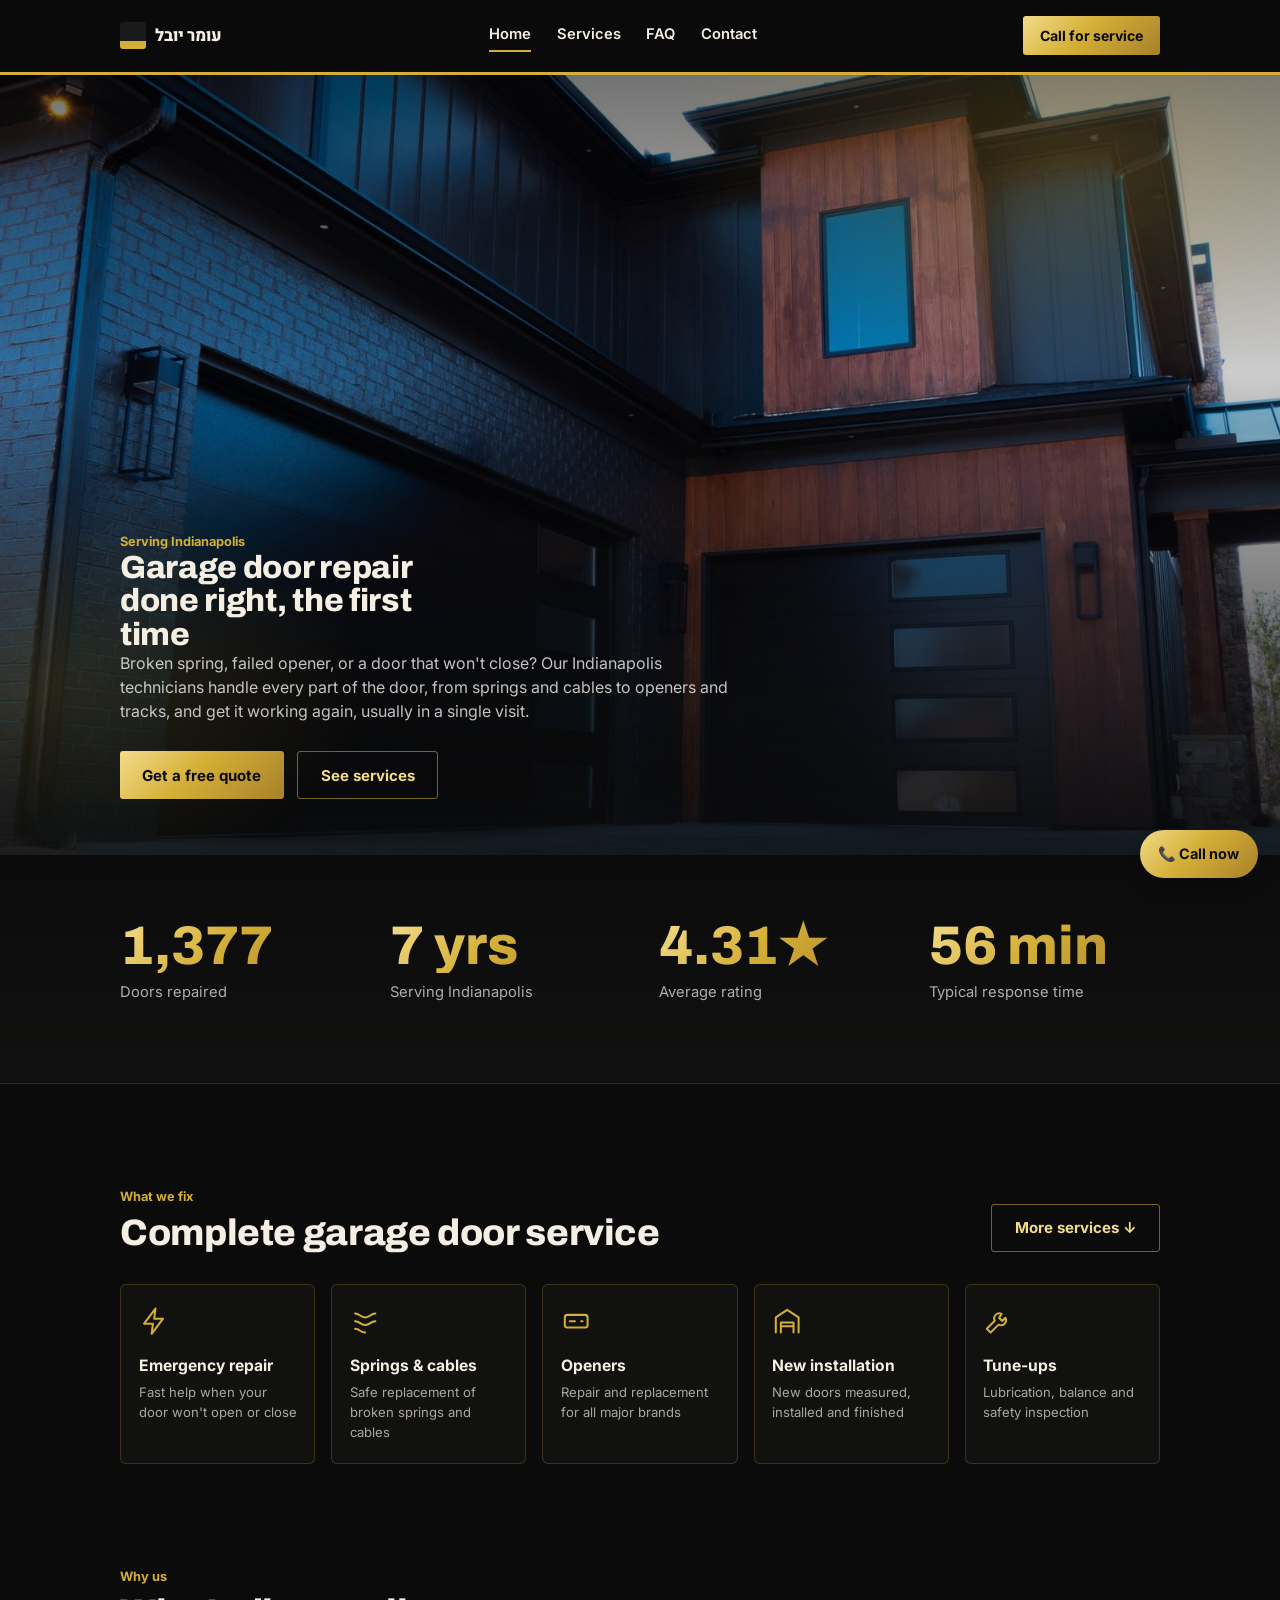
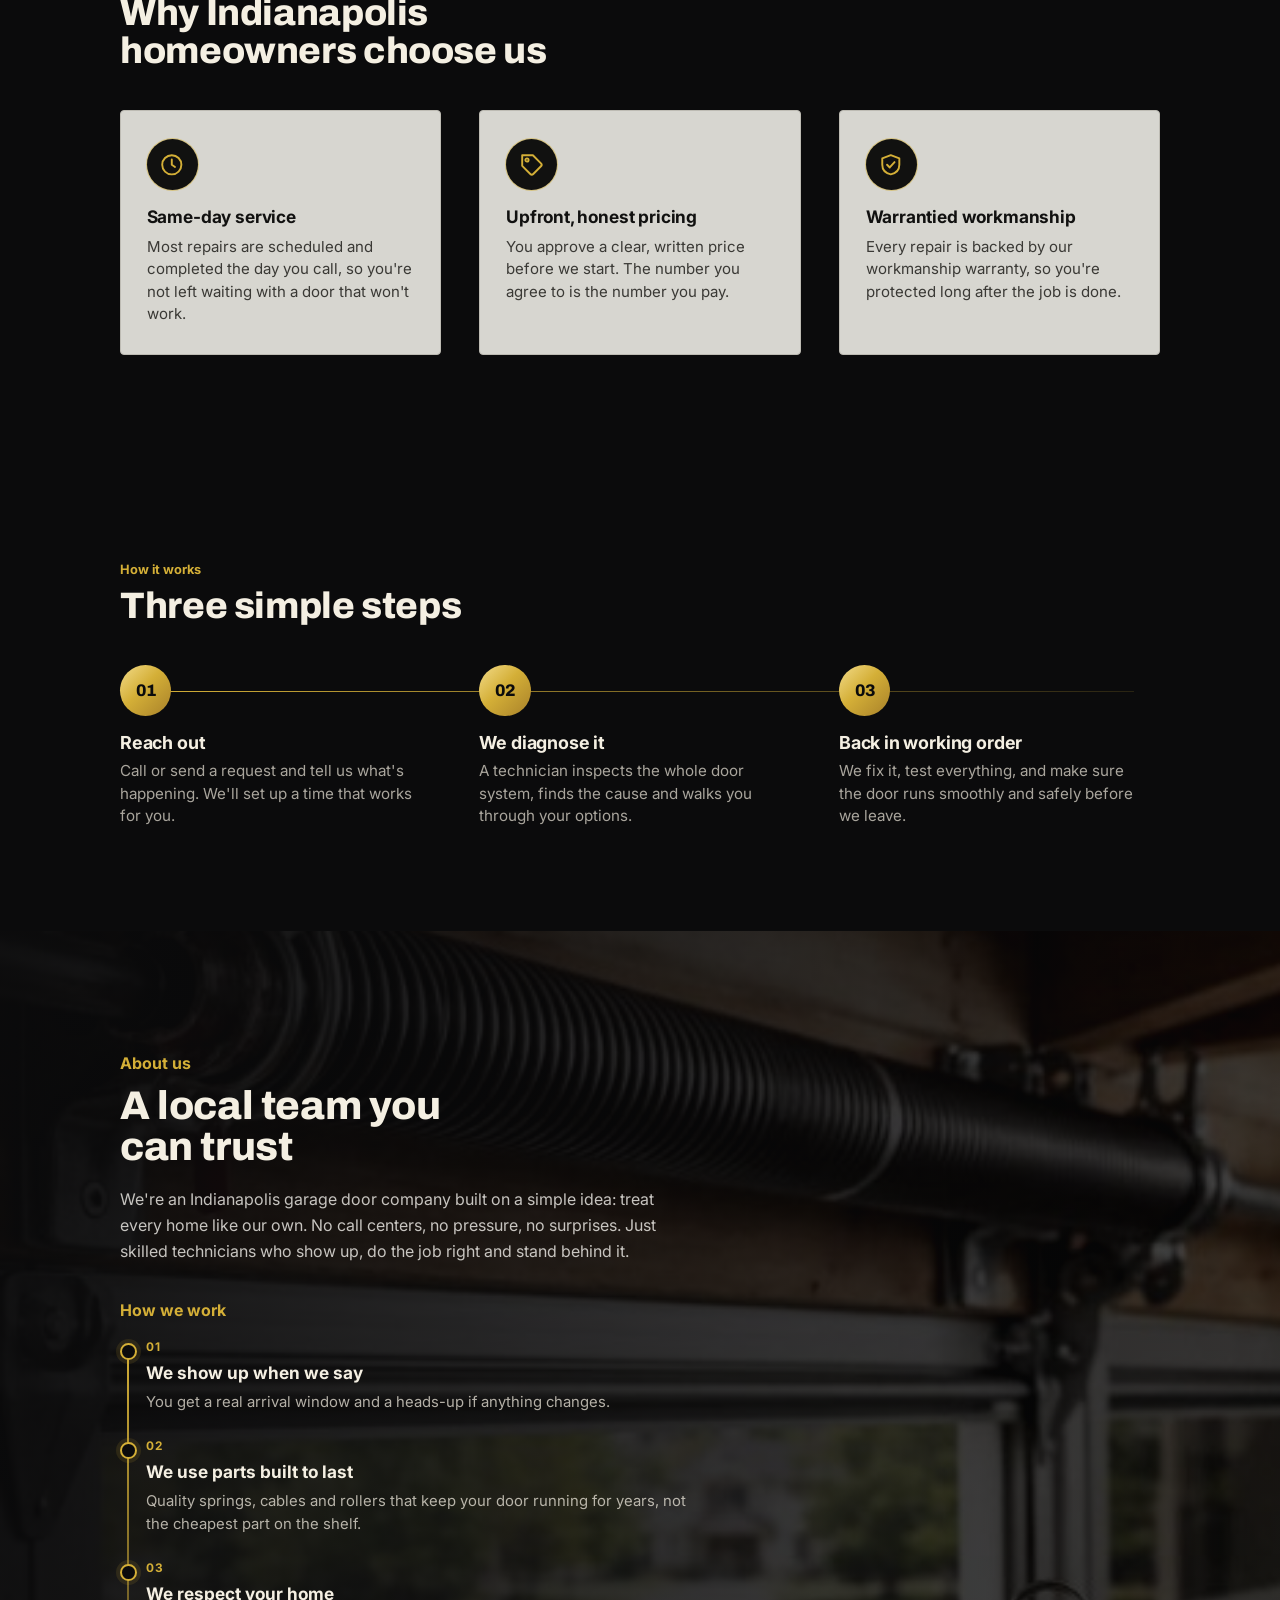
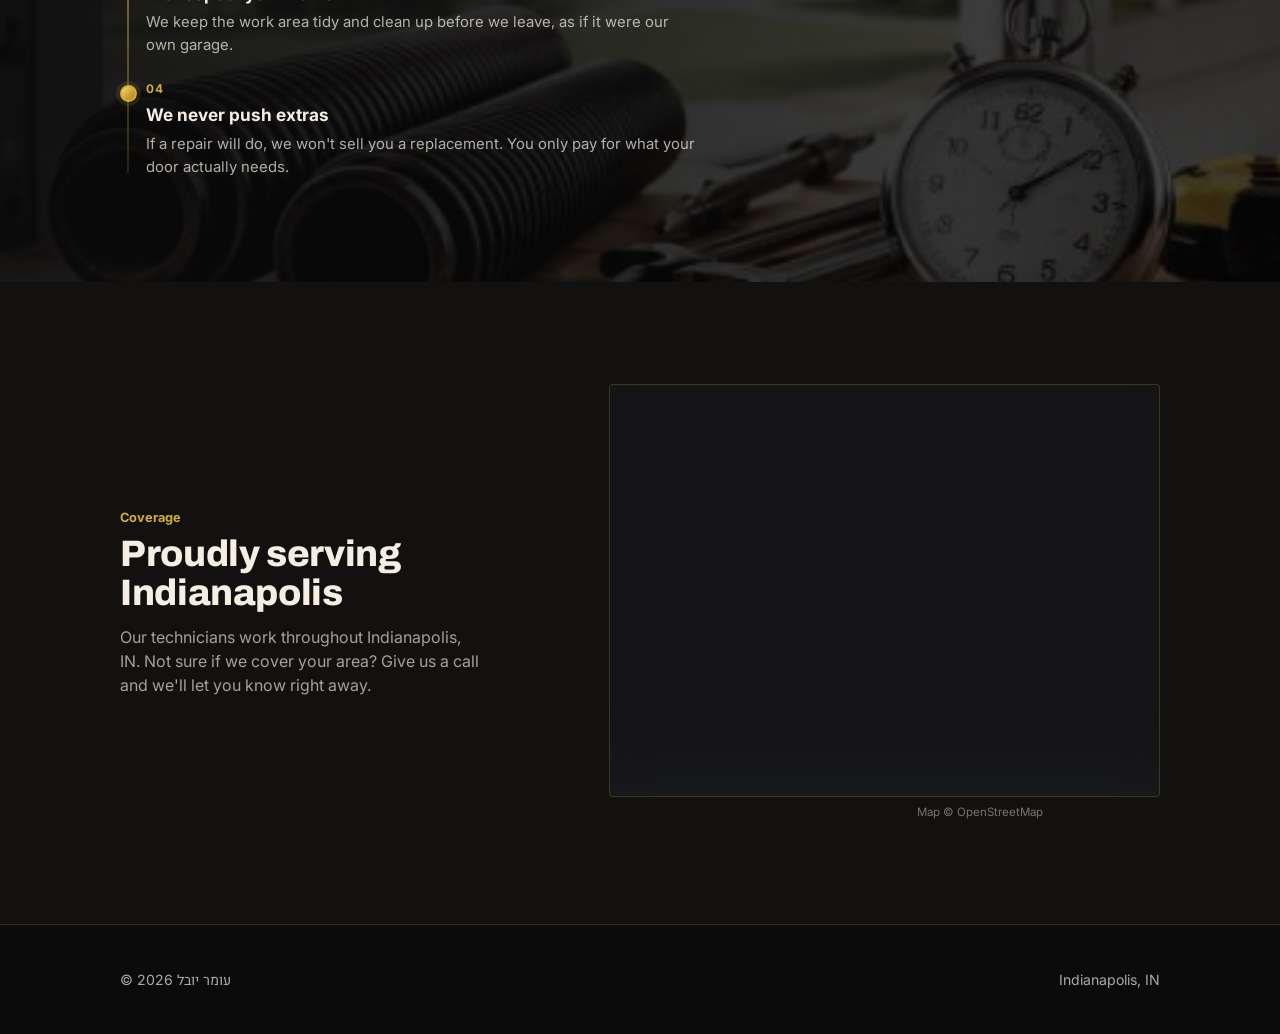
==== commit c53d13b2: "Reorder services: lead with springs (trend-driven update from omeryuval)" ====
--- a/index.html
+++ b/index.html
@@ -22,7 +22,6 @@
 <meta name="twitter:title" content="Garage Door Repair in Indianapolis | Same-Day Service">
 <meta name="twitter:description" content="Same-day garage door repair in Indianapolis. Broken springs, openers, off-track doors and new installations, with a clear price before any work starts. Free quotes.">
 <meta name="twitter:image" content="https://omernyuval.github.io/garage-door-site/og-image.png">
-<link rel="preload" as="image" href="img/0f70ef709b.jpg" fetchpriority="high">
 <link rel="preconnect" href="https://fonts.googleapis.com">
 <link href="https://fonts.googleapis.com/css2?family=Archivo:wght@700;800;900&family=Inter:wght@400;500;600;700&family=Heebo:wght@400;700;800&display=swap" rel="stylesheet">
 <style>
@@ -902,7 +901,7 @@
 
 <!-- ===================== HOME ===================== -->
 <div id="view-home" class="view active">
-  <header class="photo-hero" id="photoHero" style="--hero-img:url(img/0f70ef709b.jpg);">
+  <header class="photo-hero" id="photoHero" style="--hero-img:url([data-uri]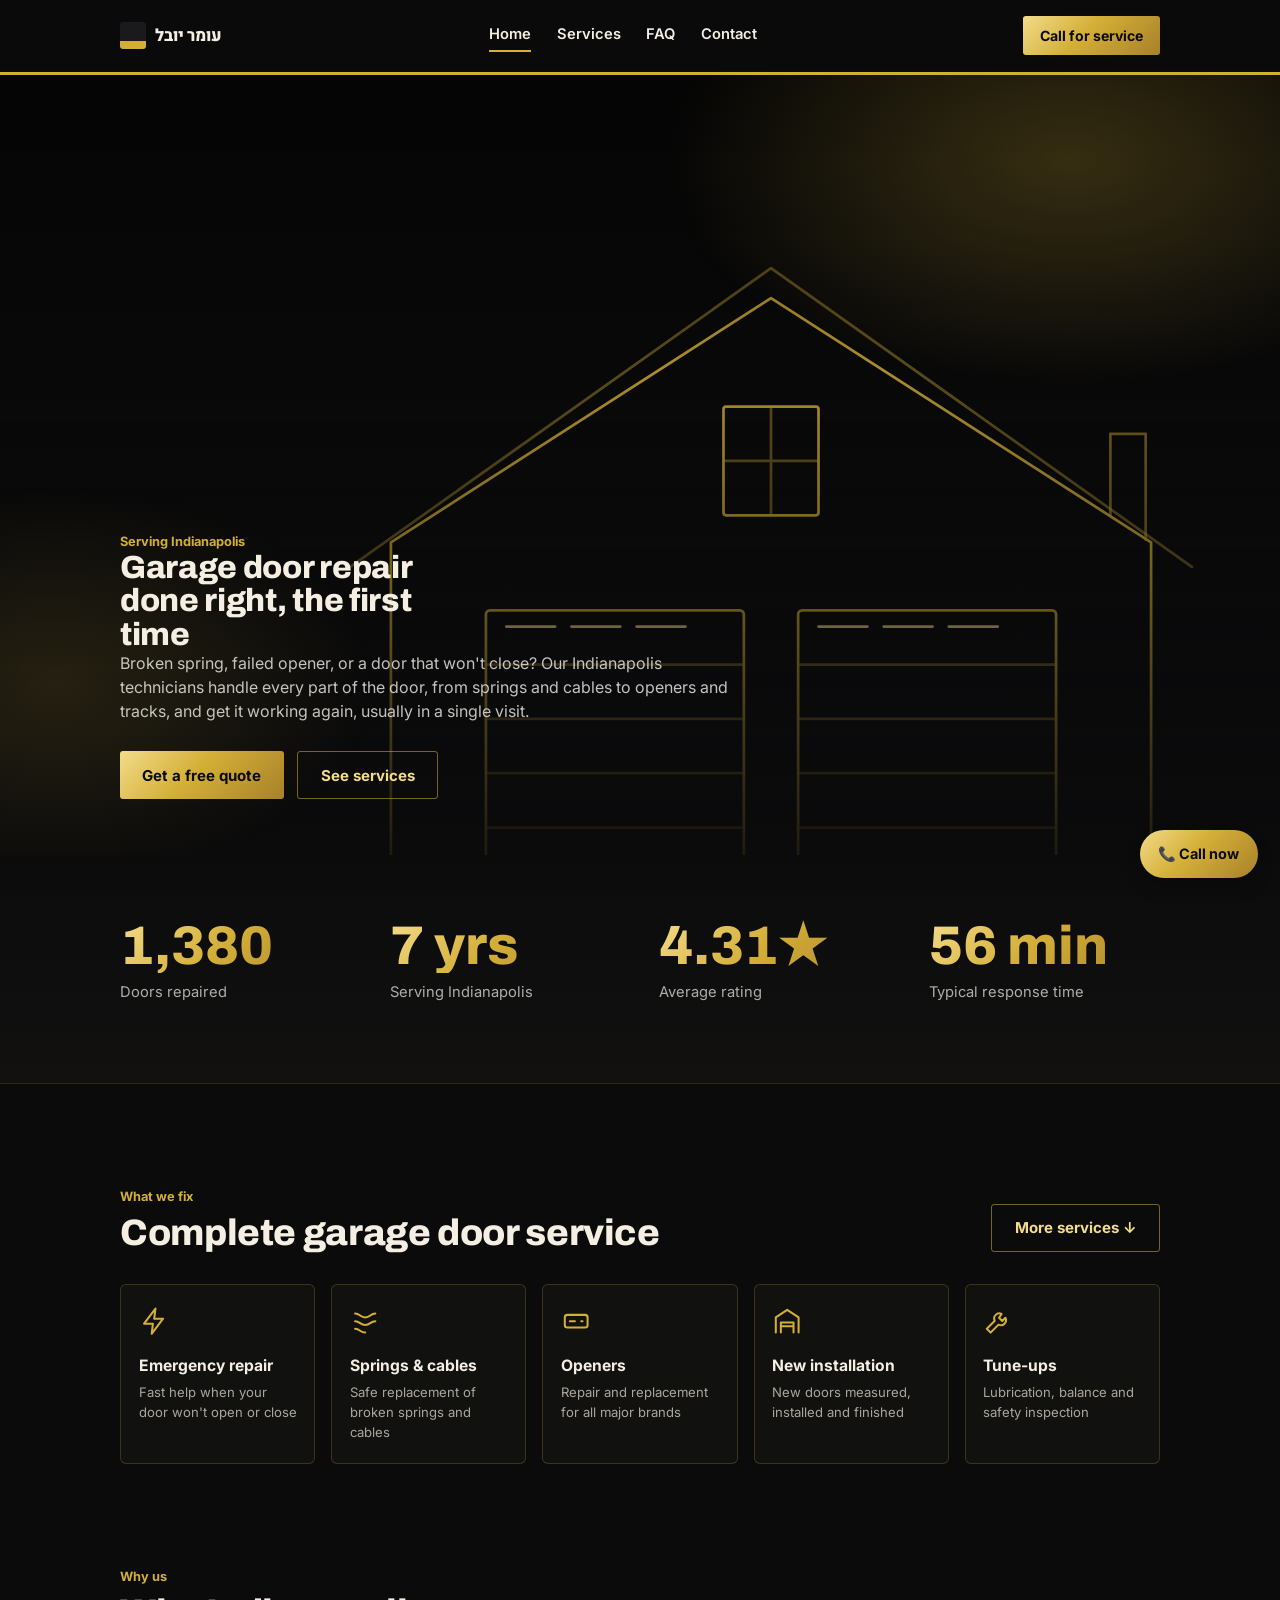
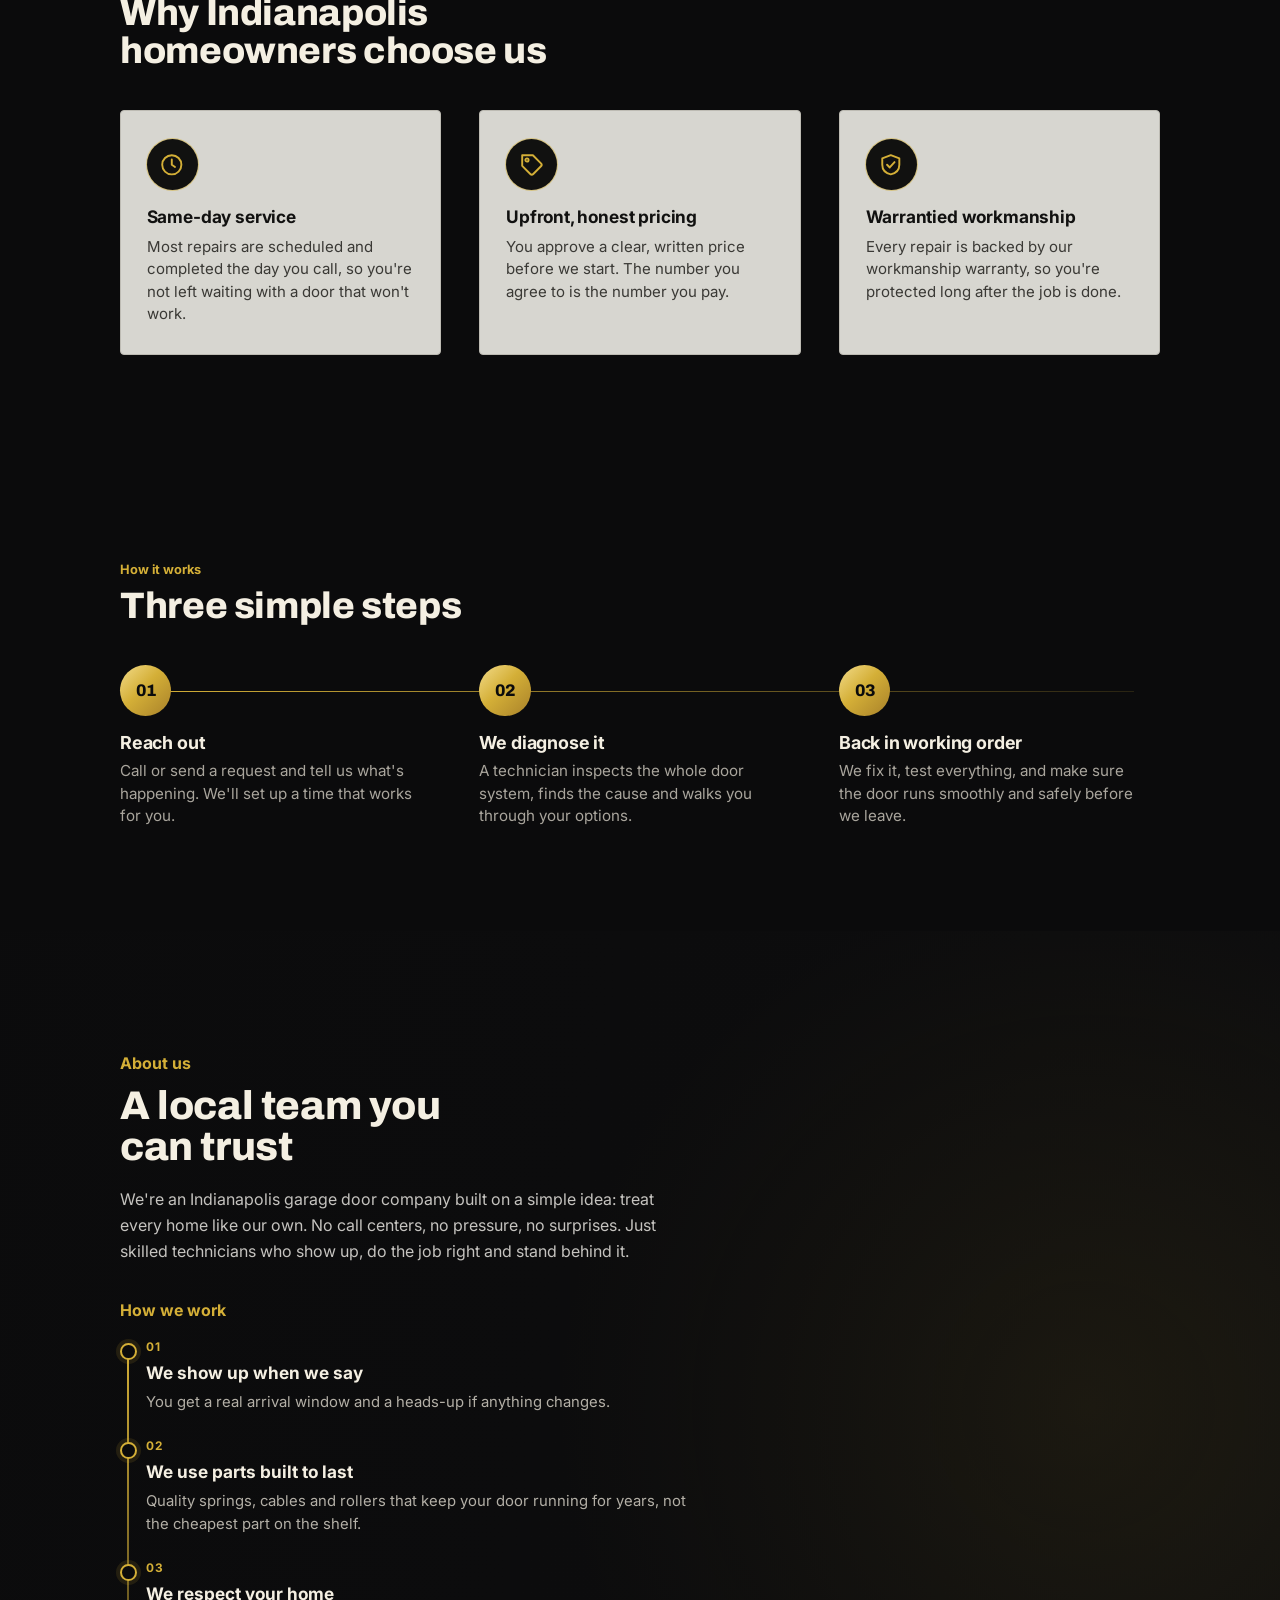
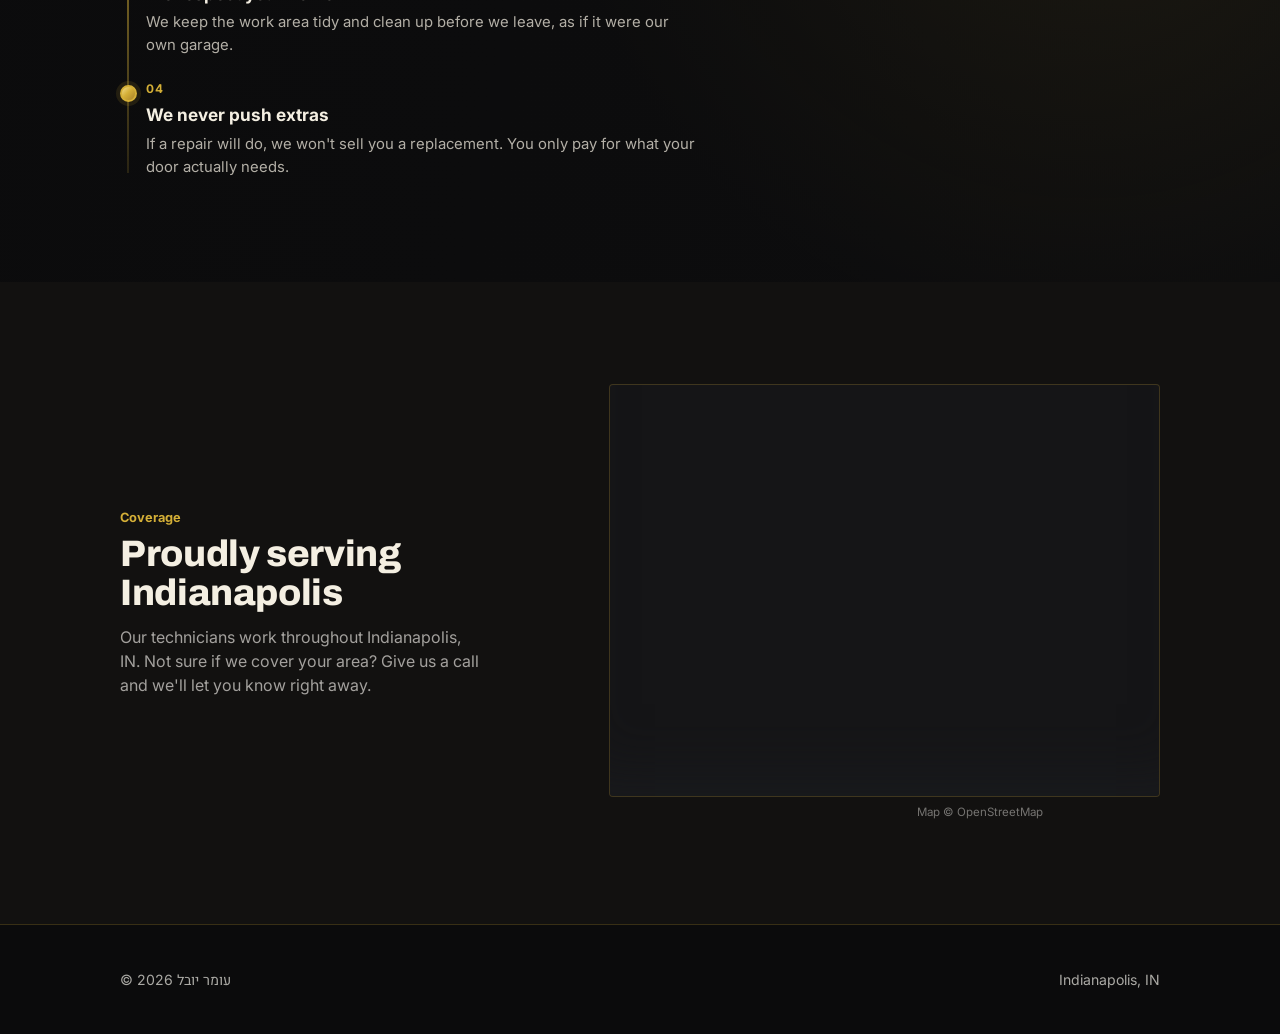
==== commit 0db77a36: "Replace the six photos copied from other sites with gold line-art illustrations (hero house, About b" ====
--- a/index.html
+++ b/index.html
@@ -872,6 +872,16 @@
   .cta-inner { flex-direction:column; align-items:stretch; text-align:left; }
   .cta-btn { width:100%; }
 }
+/* Line-art illustrations replacing stock photos */
+.art-media { background:radial-gradient(80% 90% at 50% 100%, rgba(212,175,55,.12), transparent 70%), #111110; }
+.line-art { position:absolute; inset:0; width:100%; height:100%; display:block; }
+.line-art .la, .line-art .la path { fill:none; stroke:#d4af37; stroke-width:2; stroke-linecap:round; stroke-linejoin:round; }
+.line-art .soft { stroke-opacity:.5; }
+.line-art .hi { stroke:#f3dc8a; }
+.feature-row:hover .line-art { transform:scale(1.03); transition:transform .8s ease; }
+.photo-hero .bg-img { background-color:#0b0b0c; background-size:auto 78%; background-position:right 6% bottom 4%; background-repeat:no-repeat; }
+@media (max-width:760px){ .photo-hero .bg-img { background-size:92% auto; background-position:center bottom 2%; opacity:.35; } }
+.about-block-media { background:radial-gradient(60% 80% at 85% 50%, rgba(212,175,55,.14), transparent 70%), #0e0e0f; }
 </style>
 </head>
 <body>
@@ -901,8 +911,8 @@
 
 <!-- ===================== HOME ===================== -->
 <div id="view-home" class="view active">
-  <header class="photo-hero" id="photoHero" style="--hero-img:url([data-uri]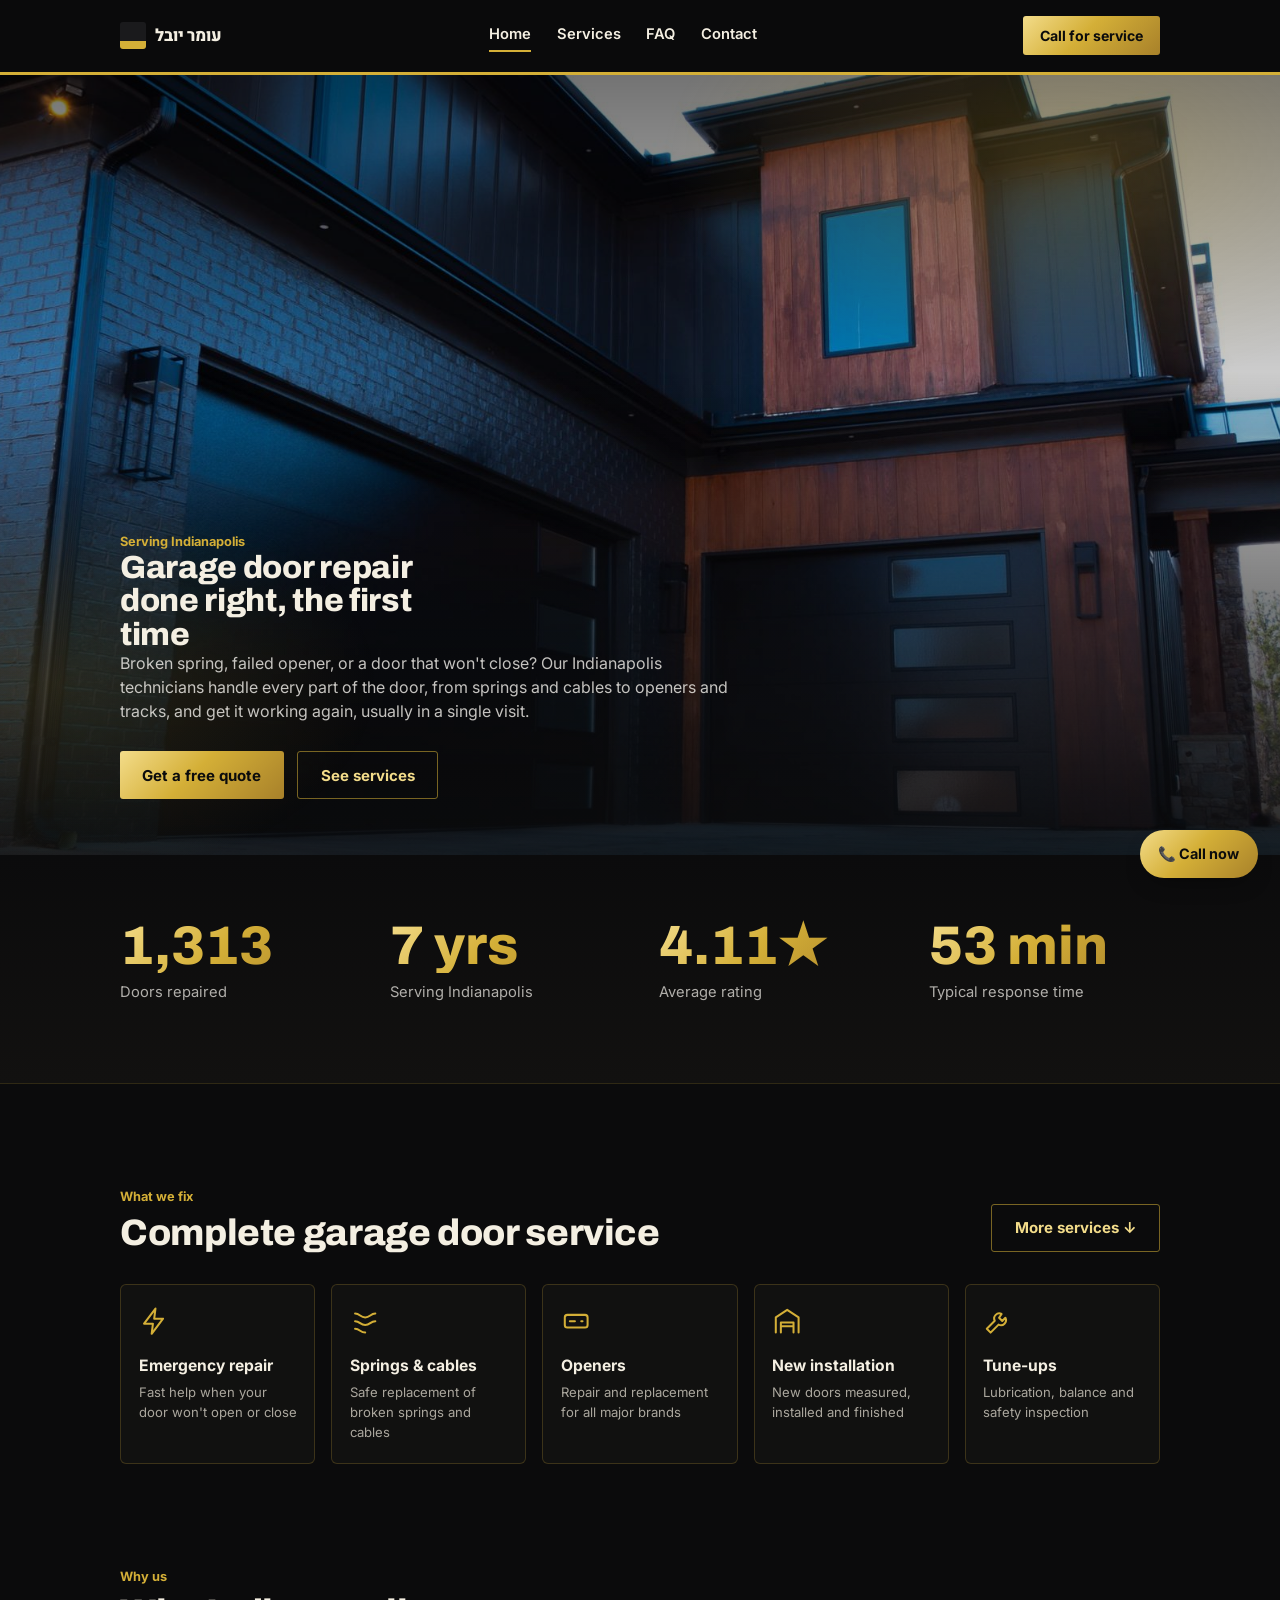
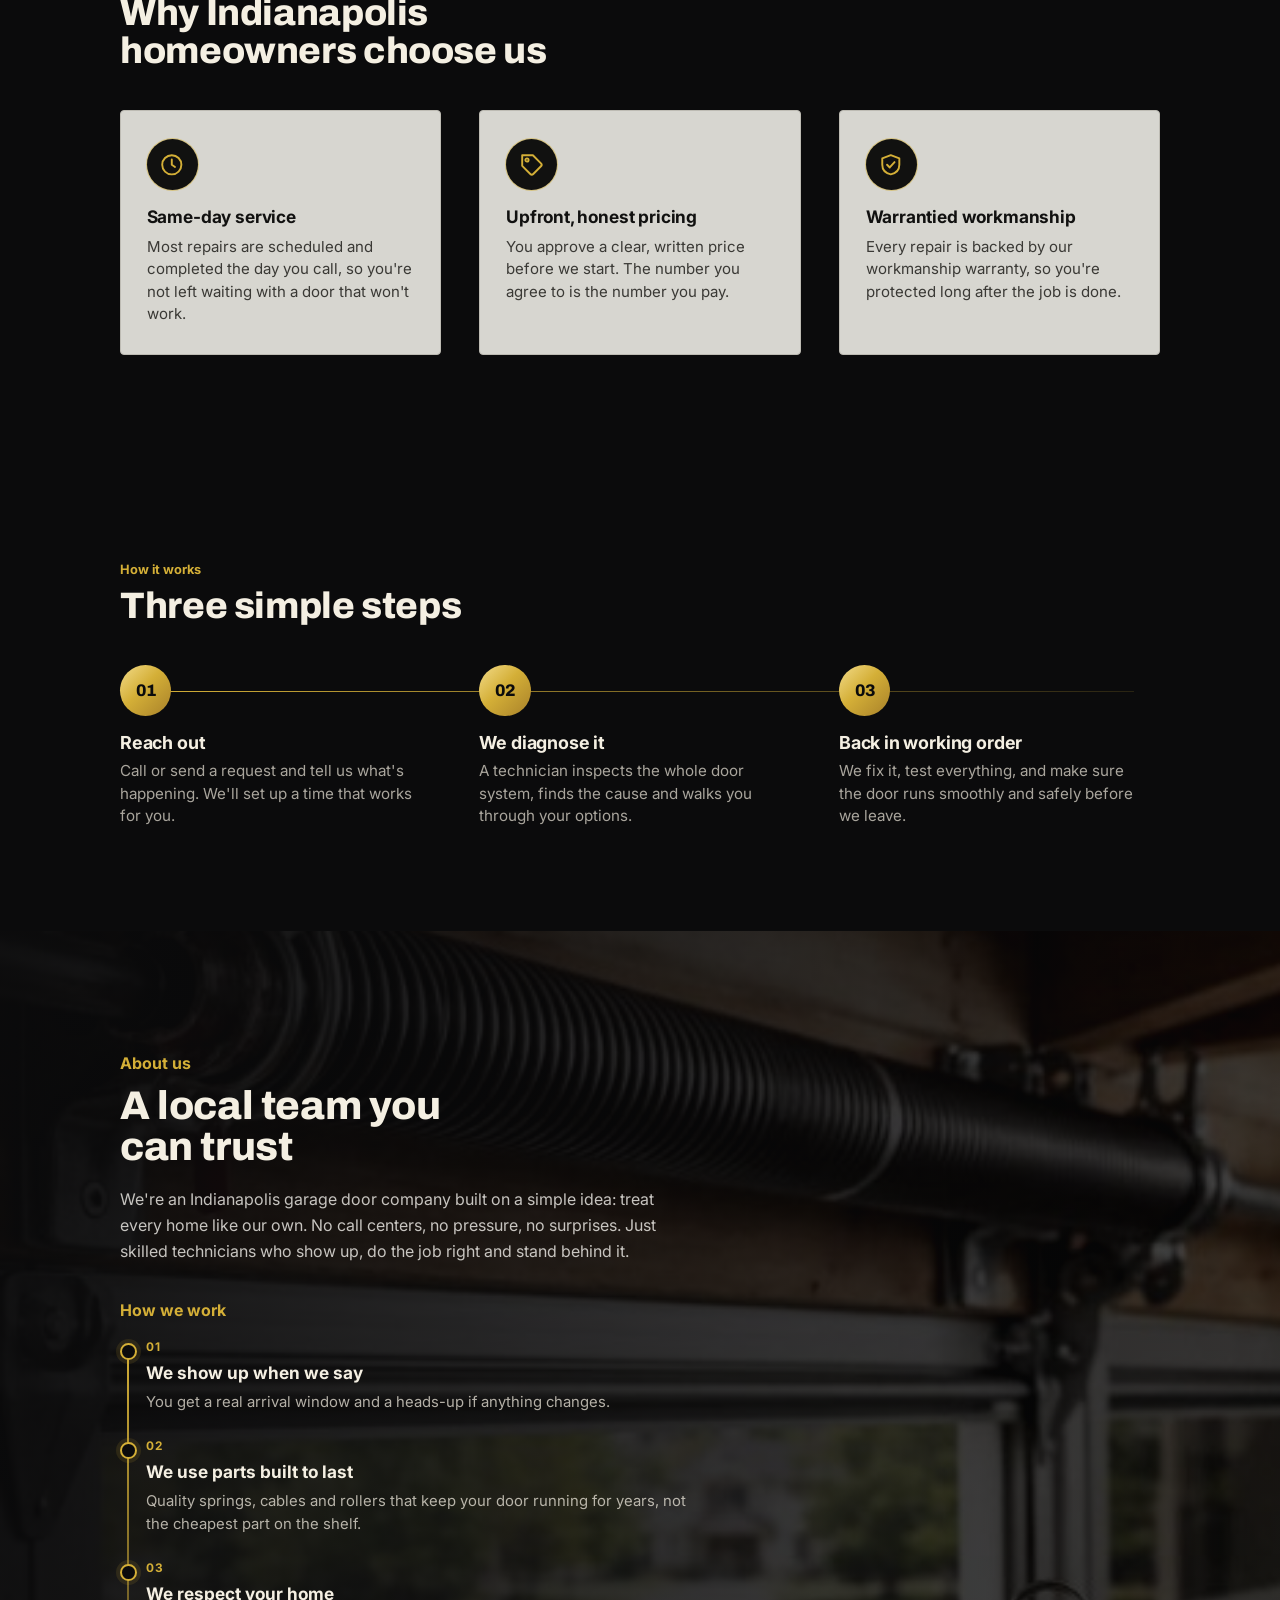
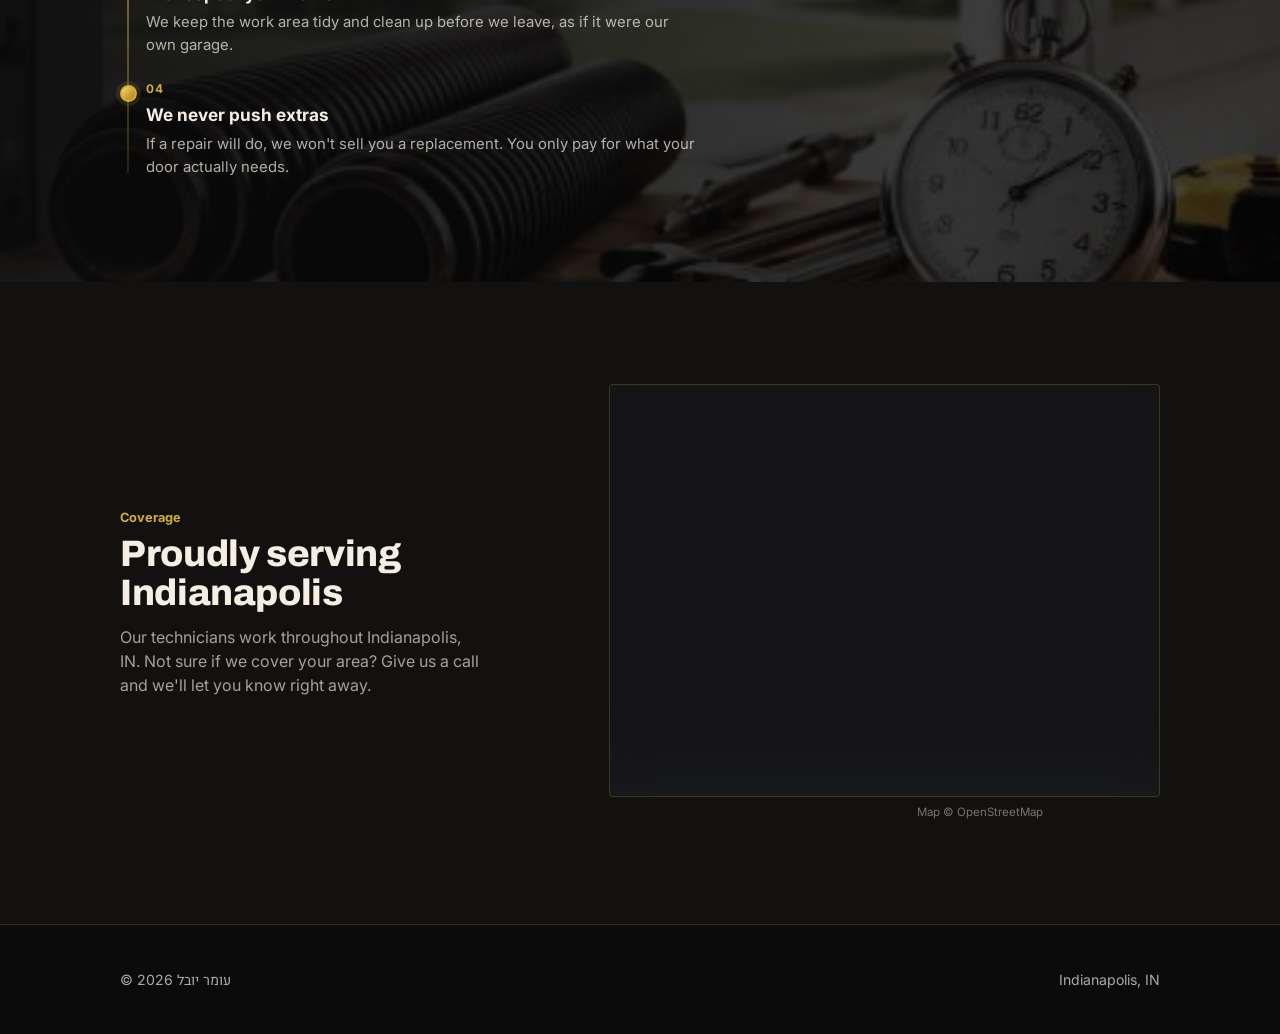
==== commit 37150a81: "Services: replace the four copied photos with gold line-art illustrations (Home unchanged) Co-Author" ====
--- a/index.html
+++ b/index.html
@@ -872,16 +872,13 @@
   .cta-inner { flex-direction:column; align-items:stretch; text-align:left; }
   .cta-btn { width:100%; }
 }
-/* Line-art illustrations replacing stock photos */
+/* Line-art illustrations replacing stock photos on the Services page */
 .art-media { background:radial-gradient(80% 90% at 50% 100%, rgba(212,175,55,.12), transparent 70%), #111110; }
 .line-art { position:absolute; inset:0; width:100%; height:100%; display:block; }
 .line-art .la, .line-art .la path { fill:none; stroke:#d4af37; stroke-width:2; stroke-linecap:round; stroke-linejoin:round; }
 .line-art .soft { stroke-opacity:.5; }
 .line-art .hi { stroke:#f3dc8a; }
 .feature-row:hover .line-art { transform:scale(1.03); transition:transform .8s ease; }
-.photo-hero .bg-img { background-color:#0b0b0c; background-size:auto 78%; background-position:right 6% bottom 4%; background-repeat:no-repeat; }
-@media (max-width:760px){ .photo-hero .bg-img { background-size:92% auto; background-position:center bottom 2%; opacity:.35; } }
-.about-block-media { background:radial-gradient(60% 80% at 85% 50%, rgba(212,175,55,.14), transparent 70%), #0e0e0f; }
 </style>
 </head>
 <body>
@@ -911,8 +908,8 @@
 
 <!-- ===================== HOME ===================== -->
 <div id="view-home" class="view active">
-  <header class="photo-hero" id="photoHero" style="--hero-img:url('data:image/svg+xml,%3Csvg%20xmlns%3D%22http%3A//www.w3.org/2000/svg%22%20viewBox%3D%220%200%20800%20520%22%20fill%3D%22none%22%20stroke%3D%22%23d4af37%22%20stroke-width%3D%222%22%20stroke-linecap%3D%22round%22%20stroke-linejoin%3D%22round%22%3E%0A%3Cpath%20d%3D%22M40%20500h720%22%20/%3E%3Cpath%20d%3D%22M120%20500V250L400%2070l280%20180v250%22%20/%3E%3Cpath%20d%3D%22M90%20268L400%2048l310%20220%22%20stroke-opacity%3D%22.5%22/%3E%0A%3Crect%20x%3D%22190%22%20y%3D%22300%22%20width%3D%22190%22%20height%3D%22200%22%20rx%3D%223%22/%3E%3Crect%20x%3D%22420%22%20y%3D%22300%22%20width%3D%22190%22%20height%3D%22200%22%20rx%3D%223%22/%3E%0A%3Cpath%20d%3D%22M190%20340h190M190%20380h190M190%20420h190M190%20460h190M420%20340h190M420%20380h190M420%20420h190M420%20460h190%22%20stroke-opacity%3D%22.55%22/%3E%0A%3Cpath%20d%3D%22M205%20312h36M253%20312h36M301%20312h36M435%20312h36M483%20312h36M531%20312h36%22%20stroke%3D%22%23f3dc8a%22/%3E%0A%3Crect%20x%3D%22365%22%20y%3D%22150%22%20width%3D%2270%22%20height%3D%2280%22%20rx%3D%222%22/%3E%3Cpath%20d%3D%22M400%20150v80M365%20190h70%22%20stroke-opacity%3D%22.5%22/%3E%0A%3Cpath%20d%3D%22M650%20230v-60h26v78%22%20stroke-opacity%3D%22.6%22/%3E%3C/svg%3E');">
-    <div class="bg" id="heroBg"><div class="bg-img" role="img" aria-label="Gold line drawing of a home with two garage doors"></div></div>
+  <header class="photo-hero" id="photoHero" style="--hero-img:url([data-uri]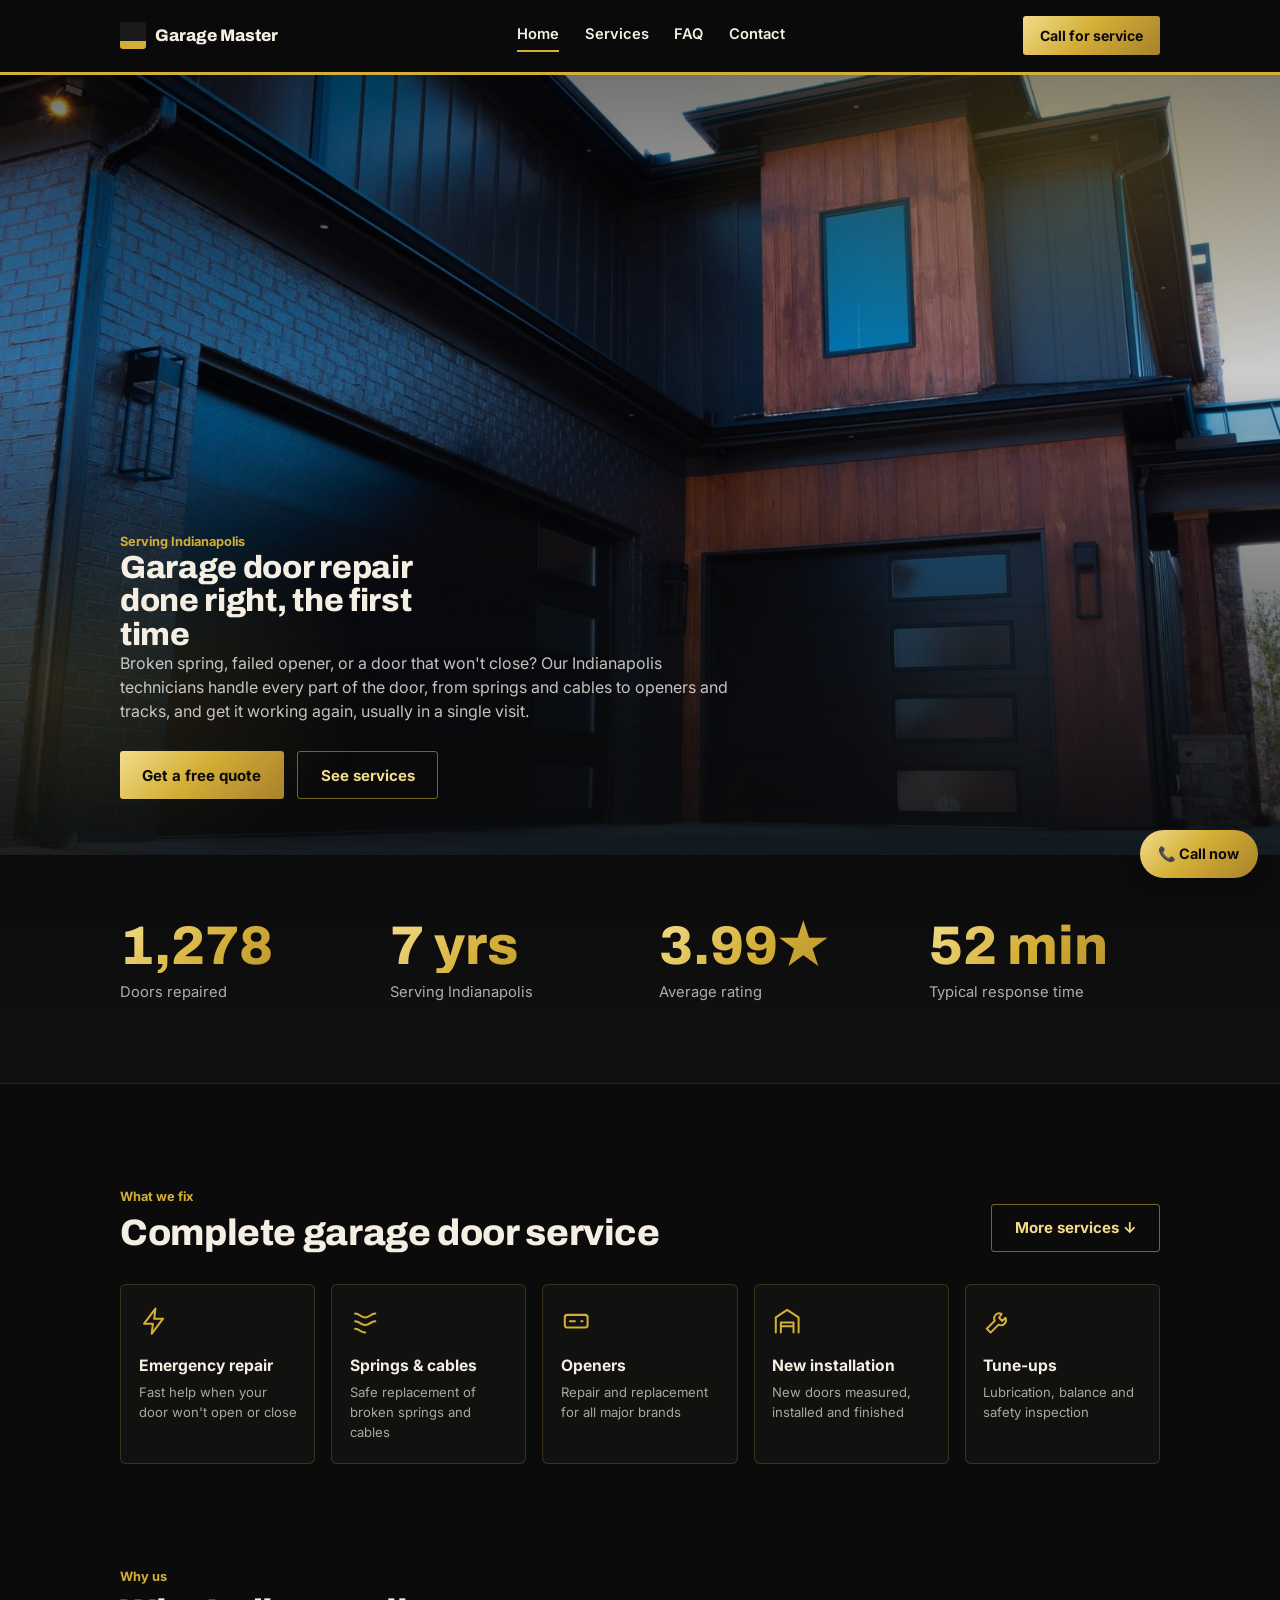
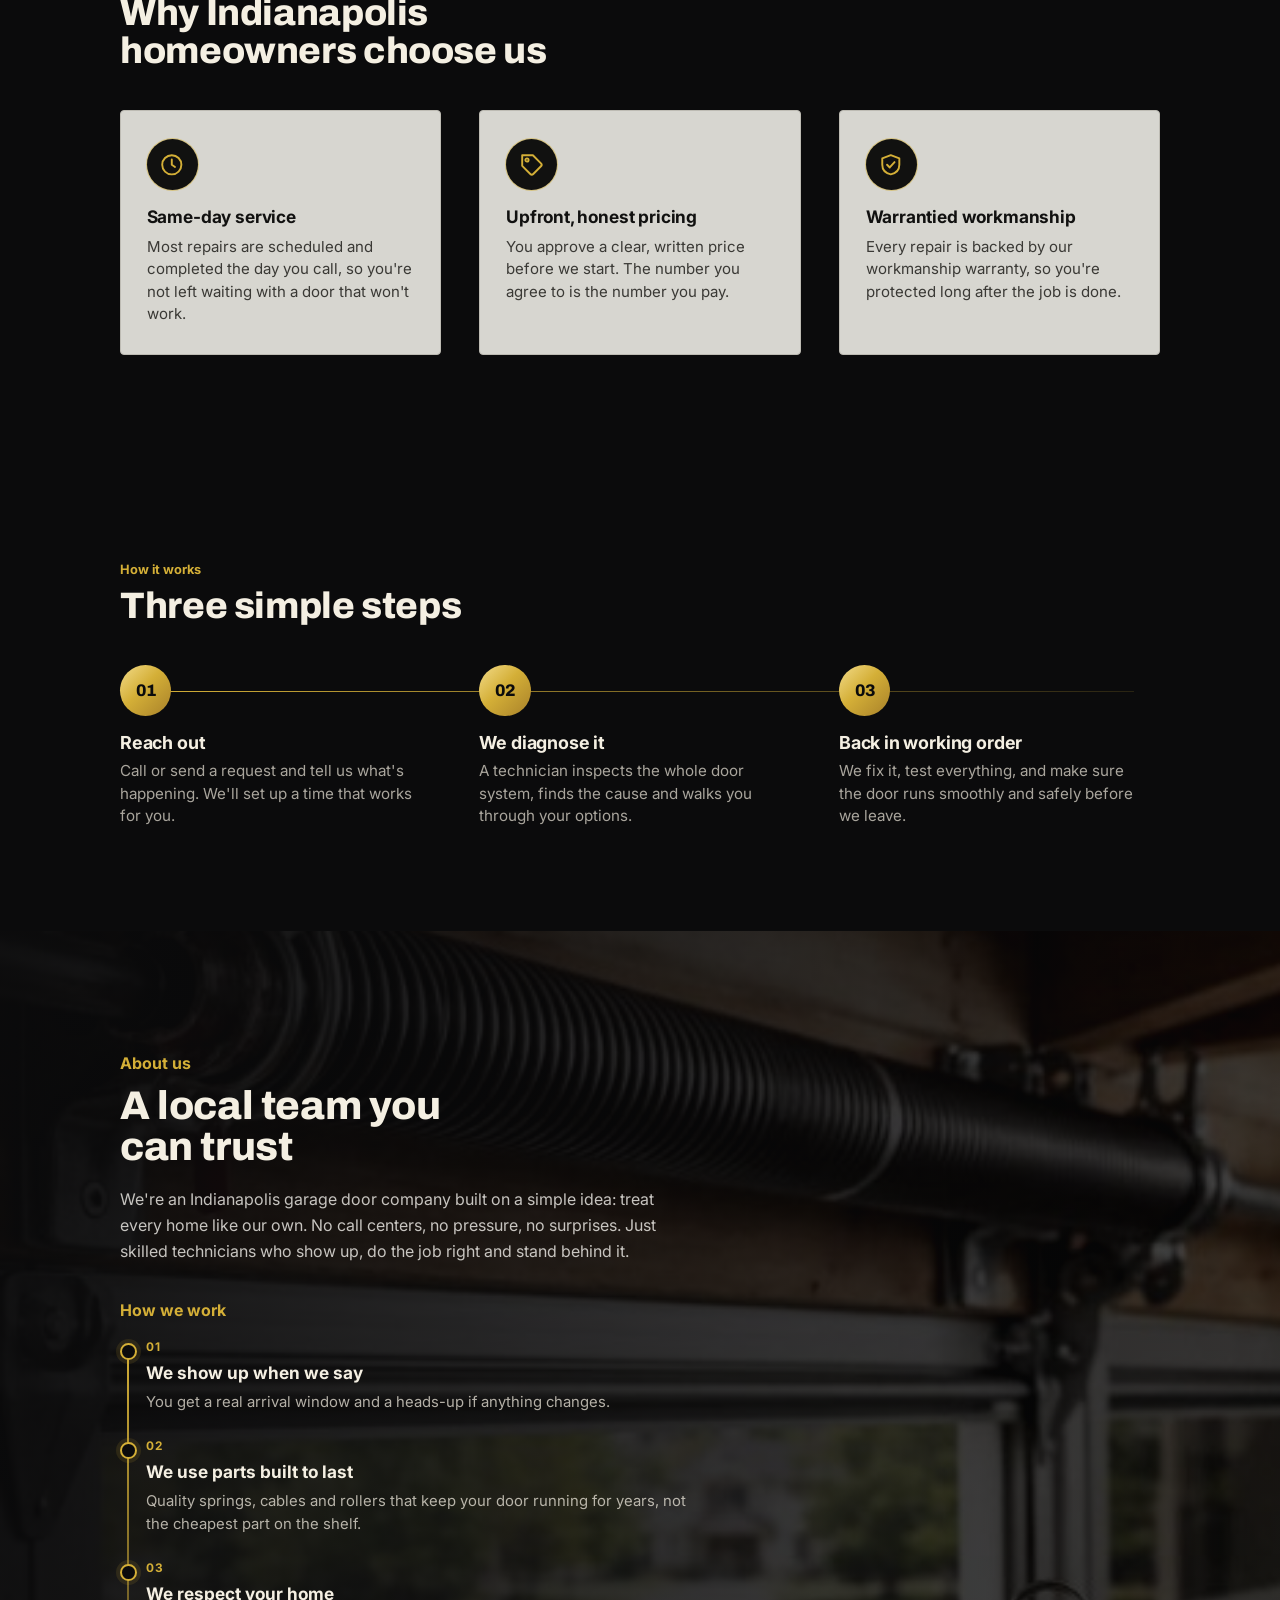
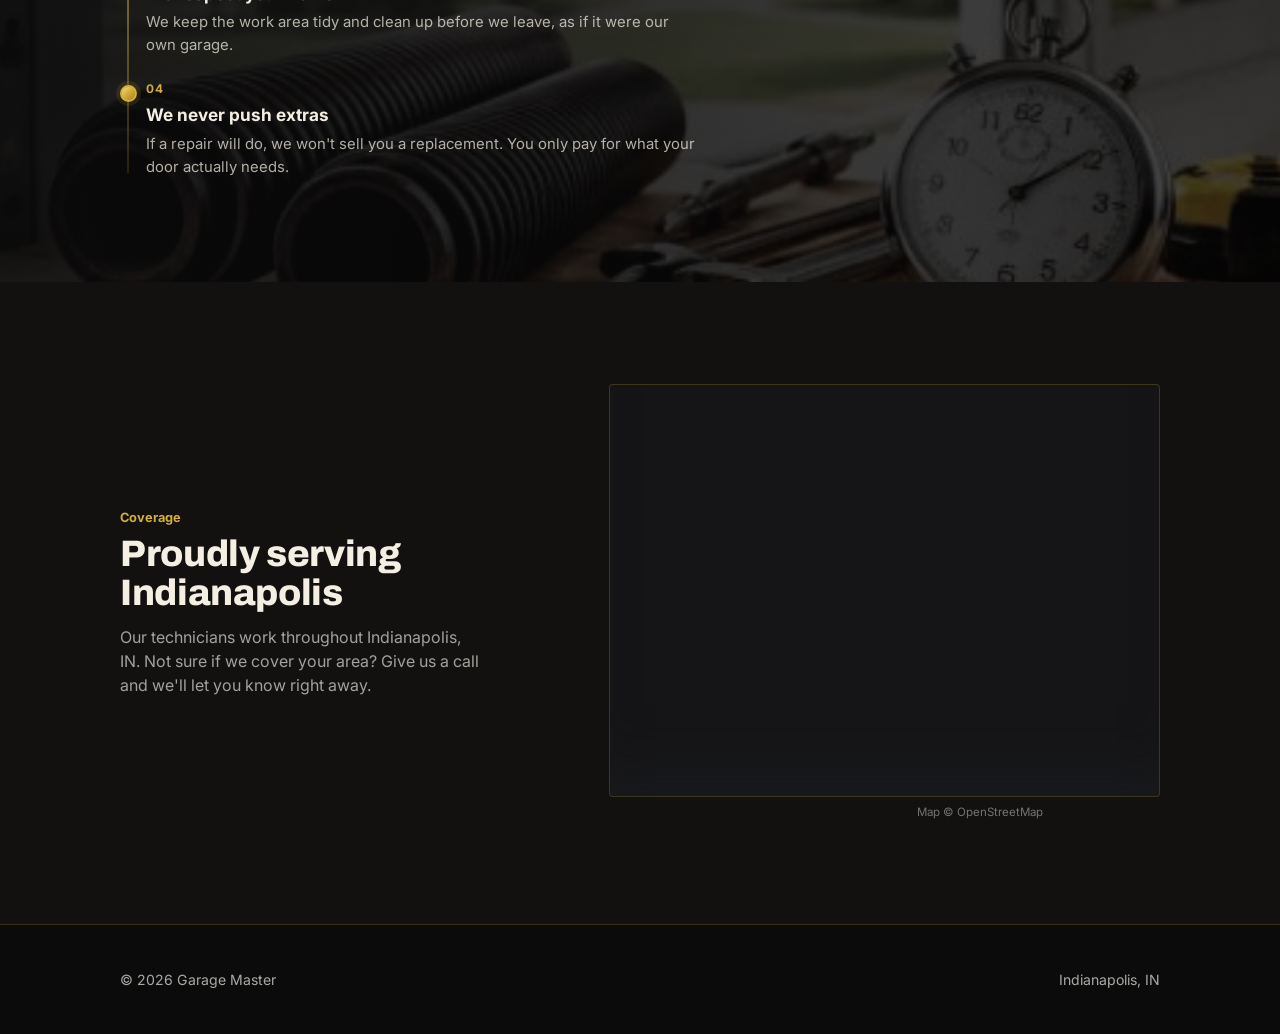
==== commit 2e546f48: "Rename site to Garage Master (logo, footer, share name, business config) Co-Authored-By: Claude Opus" ====
--- a/index.html
+++ b/index.html
@@ -10,7 +10,7 @@
 <link rel="icon" type="image/svg+xml" href="data:image/svg+xml,%3Csvg xmlns='http://www.w3.org/2000/svg' viewBox='0 0 64 64'%3E%3Crect width='64' height='64' rx='14' fill='%230b0b0c'/%3E%3Cpath d='M12 52V22L32 10l20 12v30' fill='none' stroke='%23d4af37' stroke-width='4' stroke-linejoin='round'/%3E%3Cpath d='M19 52V29h26v23M19 36h26M19 43h26' fill='none' stroke='%23f3dc8a' stroke-width='3'/%3E%3C/svg%3E">
 <link rel="apple-touch-icon" href="apple-touch-icon.png">
 <meta property="og:type" content="website">
-<meta property="og:site_name" content="Garage Door Repair Indianapolis">
+<meta property="og:site_name" content="Garage Master">
 <meta property="og:title" content="Garage Door Repair in Indianapolis | Same-Day Service">
 <meta property="og:description" content="Same-day garage door repair in Indianapolis. Broken springs, openers, off-track doors and new installations, with a clear price before any work starts. Free quotes.">
 <meta property="og:url" content="https://omernyuval.github.io/garage-door-site/">
@@ -892,7 +892,7 @@
 </script>
 <nav class="site-nav">
   <div class="wrap">
-    <a class="brand" href="#" onclick="showView('home');return false;"><span class="brand-mark"></span>עומר יובל</a>
+    <a class="brand" href="#" onclick="showView('home');return false;"><span class="brand-mark"></span>Garage Master</a>
     <div class="nav-links" id="navLinks">
       <button data-view="home" class="active" onclick="showView('home')">Home</button>
       <button data-view="services" onclick="showView('services')">Services</button>
@@ -1384,7 +1384,7 @@
 
 <footer class="site-footer">
   <div class="wrap">
-    <span>© <span id="yr"></span> עומר יובל</span>
+    <span>© <span id="yr"></span> Garage Master</span>
     <span>Indianapolis, IN</span>
   </div>
 </footer>
@@ -1520,7 +1520,7 @@
 
 /* ---------- Business details: fill these in and every phone link / hours list updates ---------- */
 const BUSINESS = {
-  name: '',                  // TODO: business name in English (used for Google local-business markup)
+  name: 'Garage Master',     // business name (used for Google local-business markup)
   phone: '',                 // TODO: real number in +1XXXXXXXXXX format, e.g. '+13175550123'
   phoneDisplay: '',          // TODO: how it should look, e.g. '(317) 555-0123'
   formEndpoint: '',          // TODO: Formspree / Web3Forms URL that emails requests to the owner
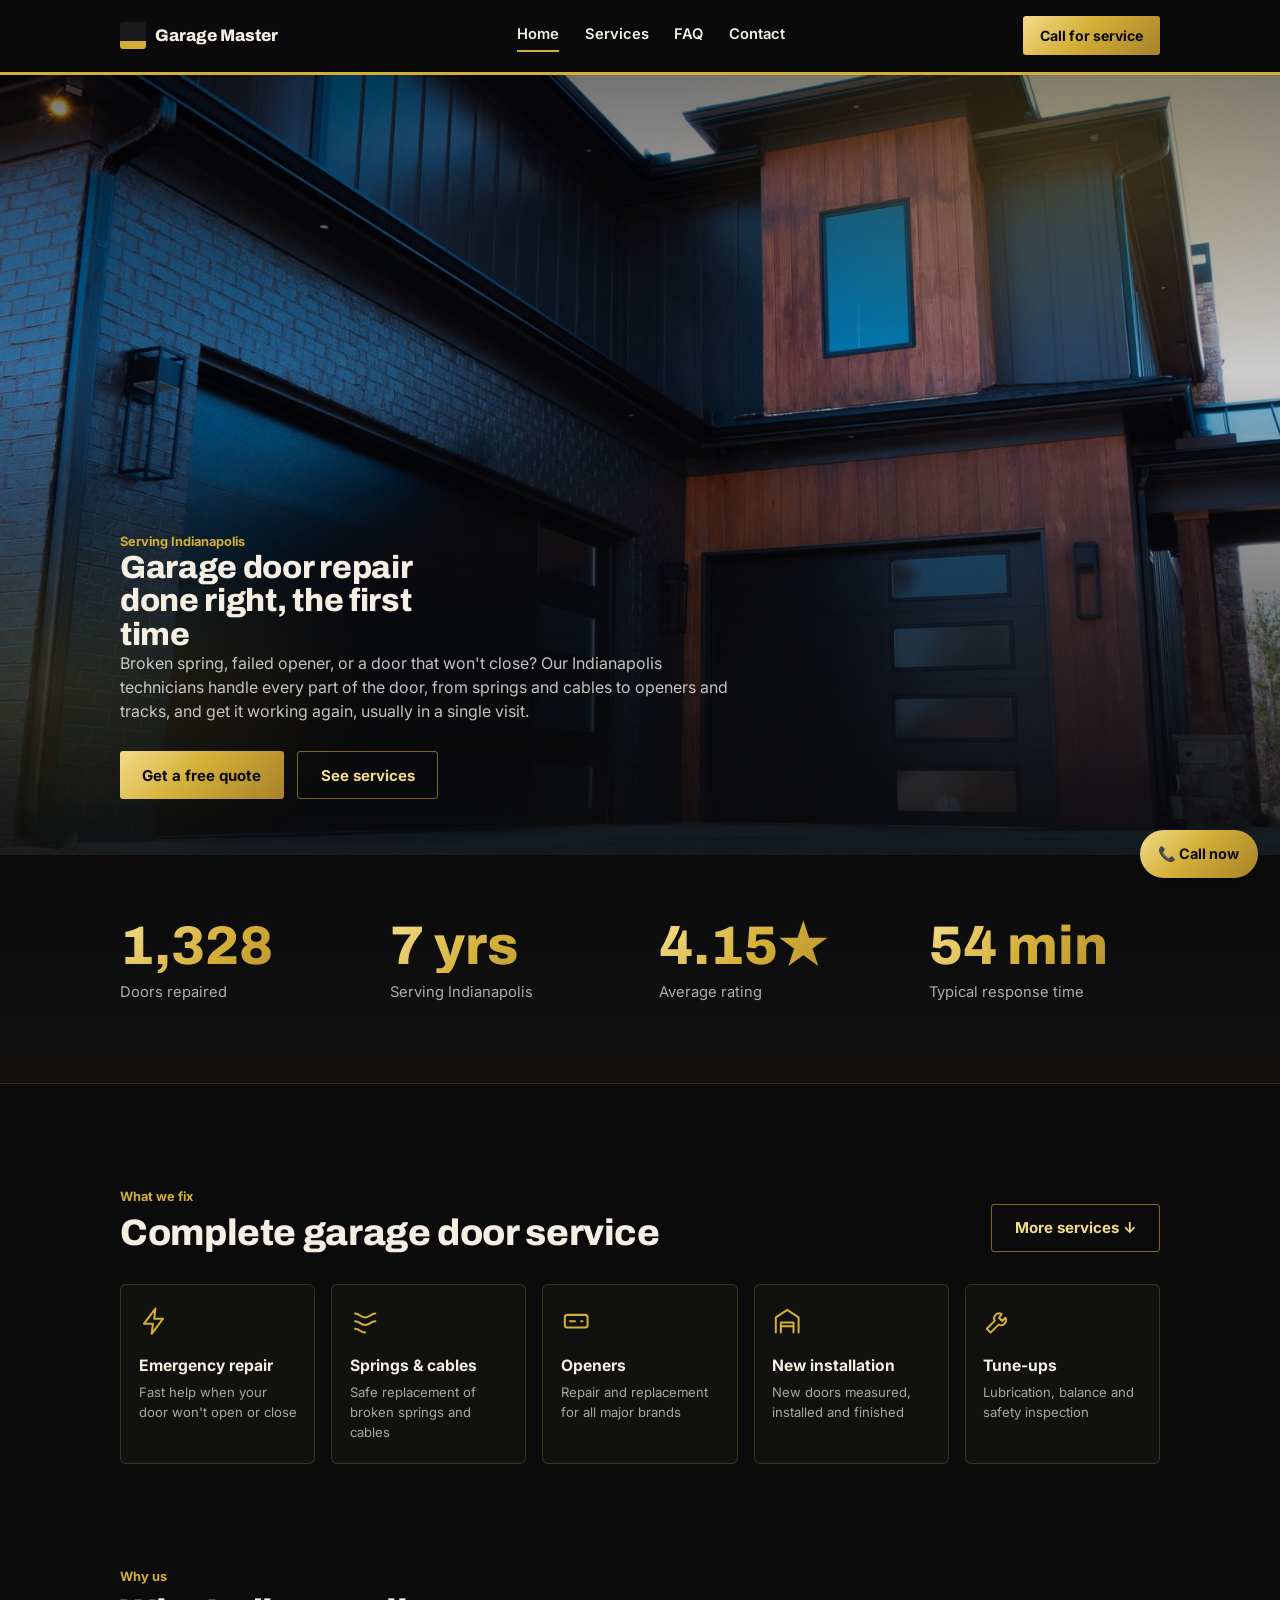
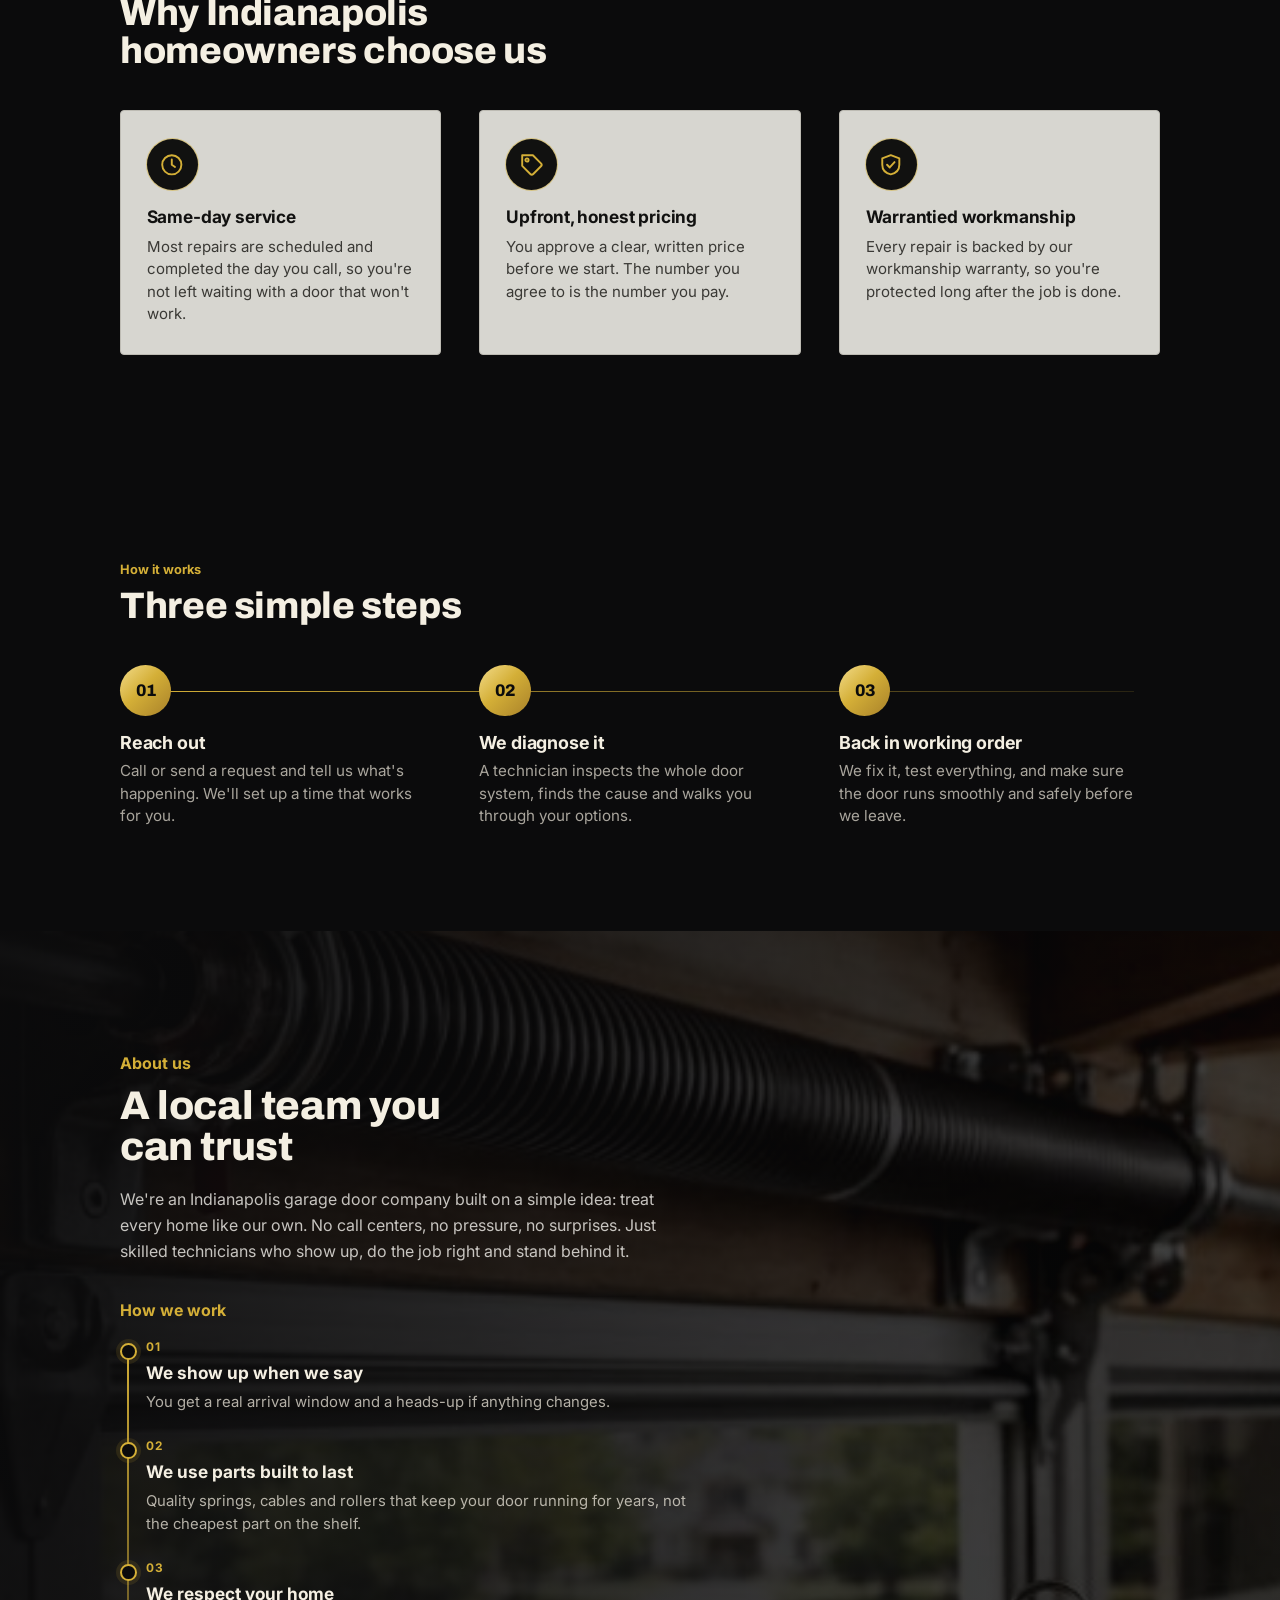
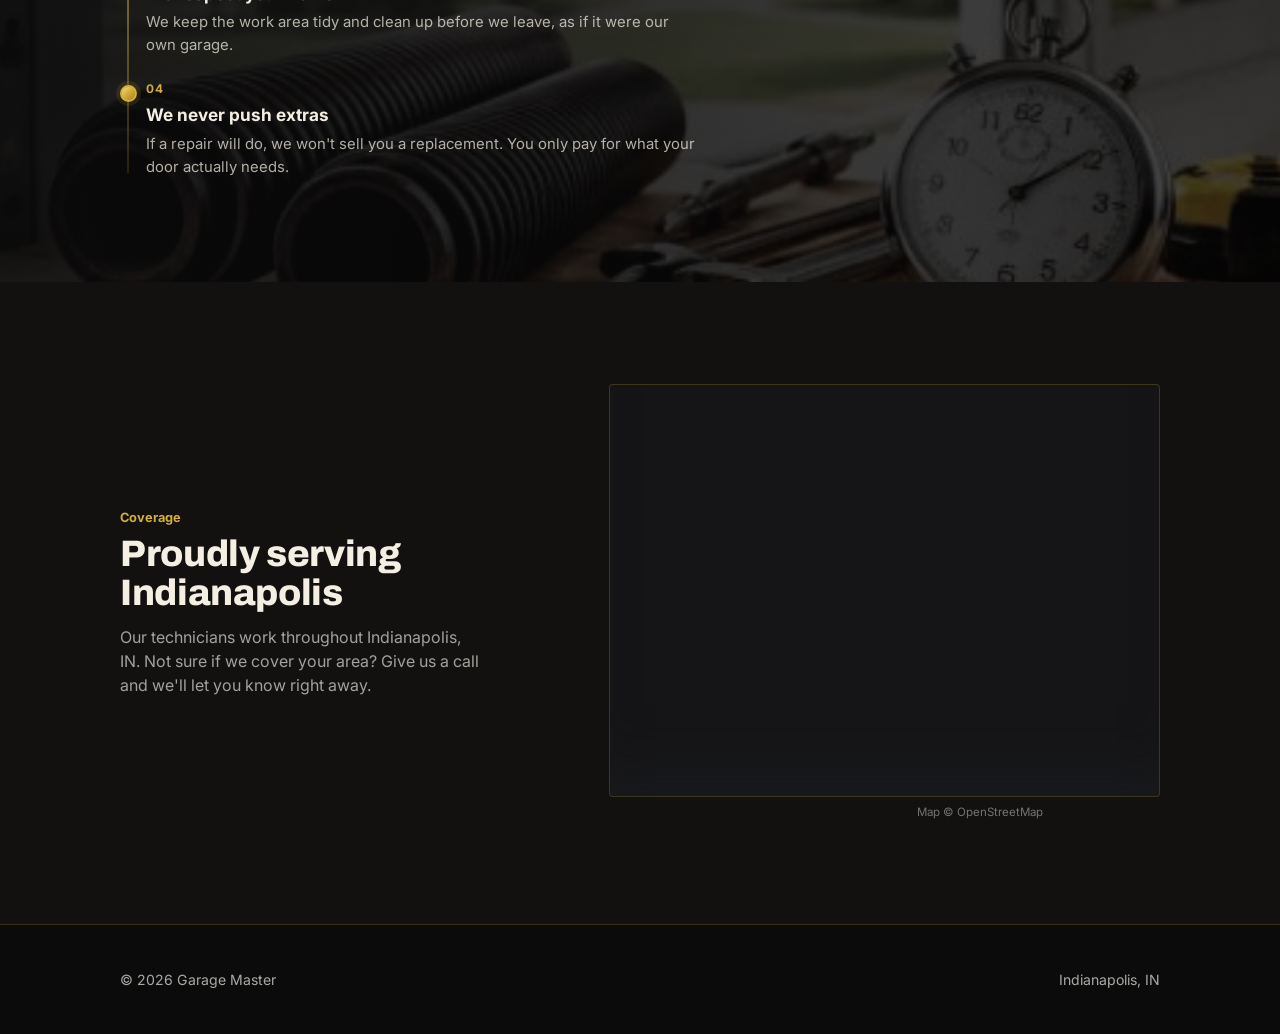
==== commit 70d720e0: "Wire the quote form to Web3Forms so submissions email the owner formEndpoint was still an empty TODO" ====
--- a/index.html
+++ b/index.html
@@ -1523,7 +1523,11 @@
   name: 'Garage Master',     // business name (used for Google local-business markup)
   phone: '',                 // TODO: real number in +1XXXXXXXXXX format, e.g. '+13175550123'
   phoneDisplay: '',          // TODO: how it should look, e.g. '(317) 555-0123'
-  formEndpoint: '',          // TODO: Formspree / Web3Forms URL that emails requests to the owner
+  formEndpoint: 'https://api.web3forms.com/submit', // Web3Forms: free, no submission cap
+  // TODO: get a free key at https://web3forms.com (just enter the inbox that should
+  // receive quote requests, no account needed) and paste it here -- Web3Forms always
+  // emails whichever inbox is tied to this key, there's no separate "send to" field.
+  web3formsAccessKey: '',
   // SAMPLE hours, to be confirmed. [open, close] in 24h, null = closed. 0 = Sunday
   hours: { 0: null, 1: [7, 19], 2: [7, 19], 3: [7, 19], 4: [7, 19], 5: [7, 19], 6: [8, 16] },
   hoursConfirmed: false
@@ -1606,15 +1610,23 @@
       if (bad) ok = false;
     });
     if (!ok) { err.textContent = 'Please fill in your name, phone and the service you need.'; return; }
-    if (!BUSINESS.formEndpoint) {
+    if (!BUSINESS.formEndpoint || !BUSINESS.web3formsAccessKey) {
       err.textContent = 'Online requests aren\'t switched on yet. Please call or text us for now.';
       return;
     }
     const btn = form.querySelector('.submit-btn');
     btn.disabled = true; btn.textContent = 'Sending…';
     try {
-      const res = await fetch(BUSINESS.formEndpoint, { method: 'POST', headers: { 'Accept': 'application/json' }, body: new FormData(form) });
-      if (!res.ok) throw new Error('bad status');
+      const data = new FormData(form);
+      data.set('access_key', BUSINESS.web3formsAccessKey);
+      data.set('subject', 'New quote request from ' + (data.get('name') || 'the website'));
+      data.set('from_name', (BUSINESS.name || 'Garage door site') + ' — quote form');
+      const res = await fetch(BUSINESS.formEndpoint, { method: 'POST', headers: { 'Accept': 'application/json' }, body: data });
+      // Web3Forms can answer 200 OK with { success:false } (e.g. a bad access key),
+      // so the HTTP status alone isn't enough -- check the body or a lead silently
+      // never arrives with no error shown.
+      const json = await res.json().catch(() => null);
+      if (!res.ok || !json || json.success !== true) throw new Error('bad status');
       form.hidden = true; done.hidden = false;
     } catch (_) {
       err.textContent = 'Something went wrong sending your request. Please call or text us instead.';
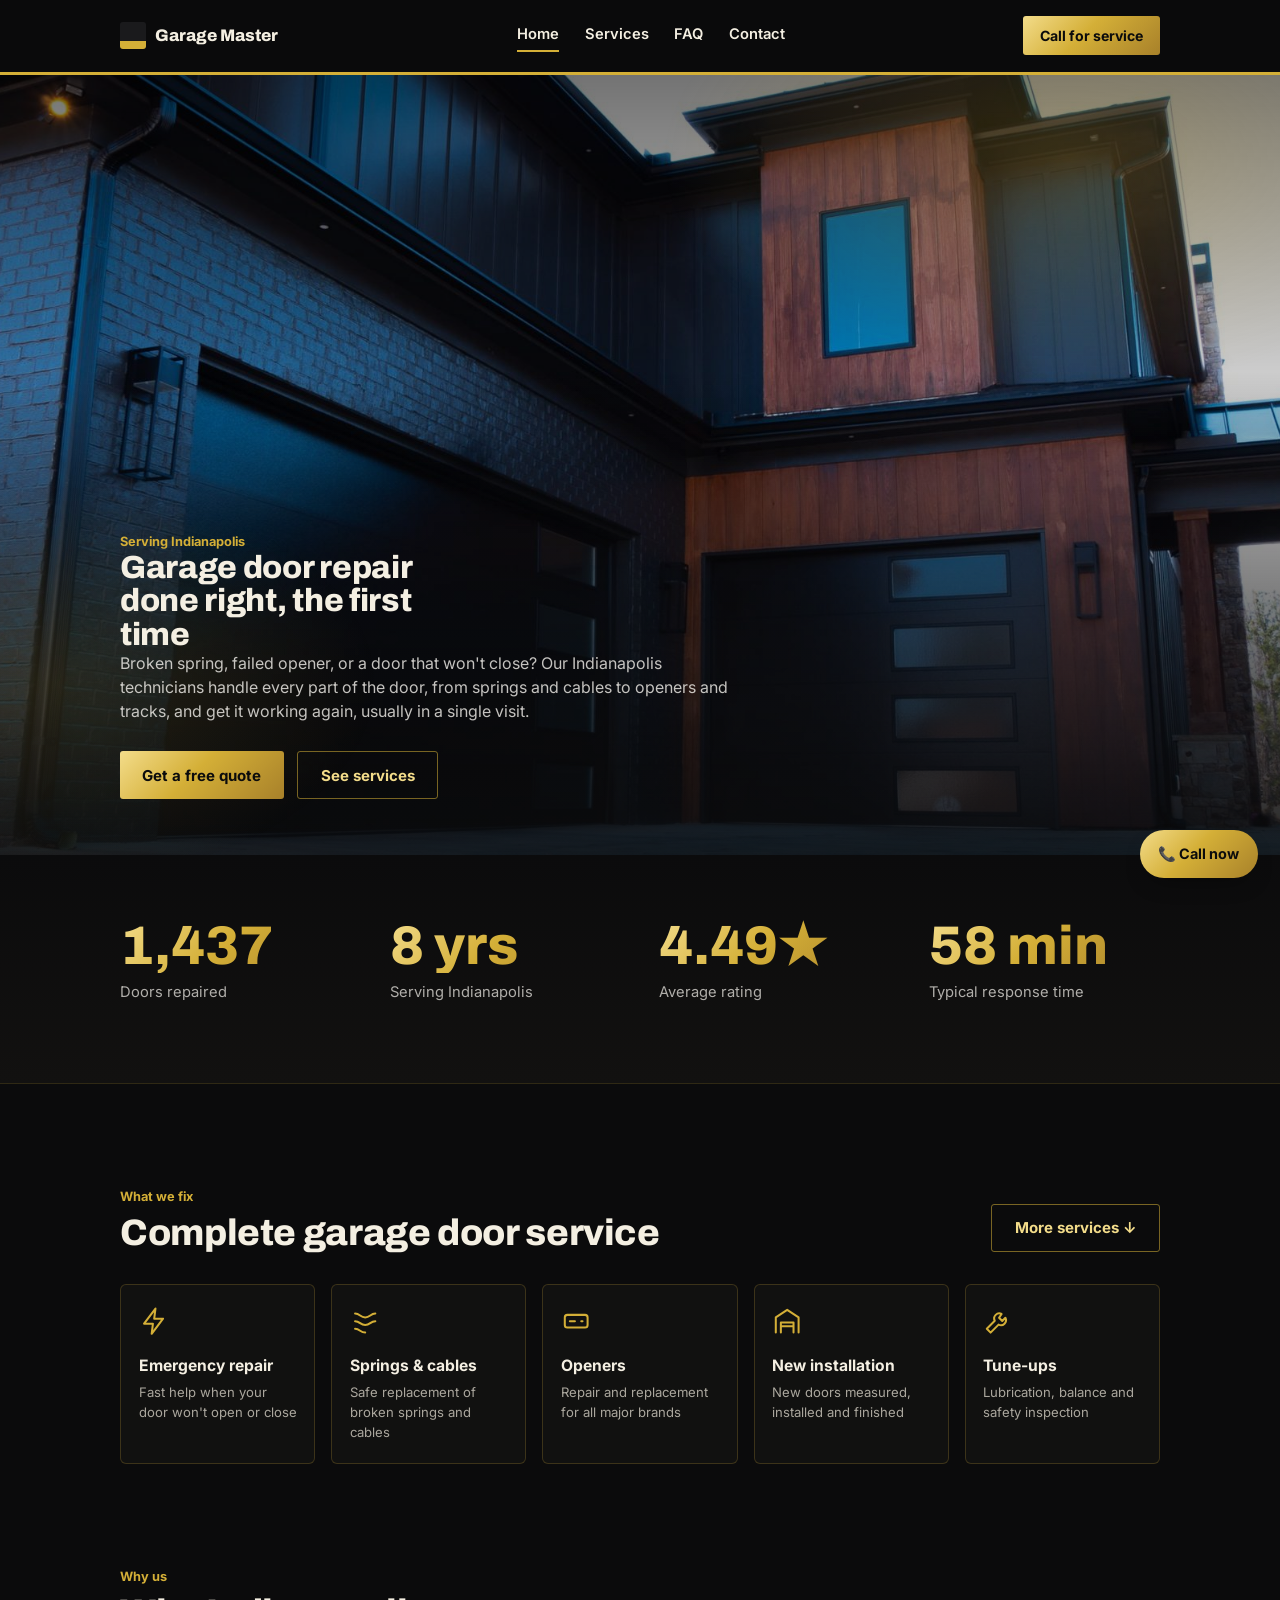
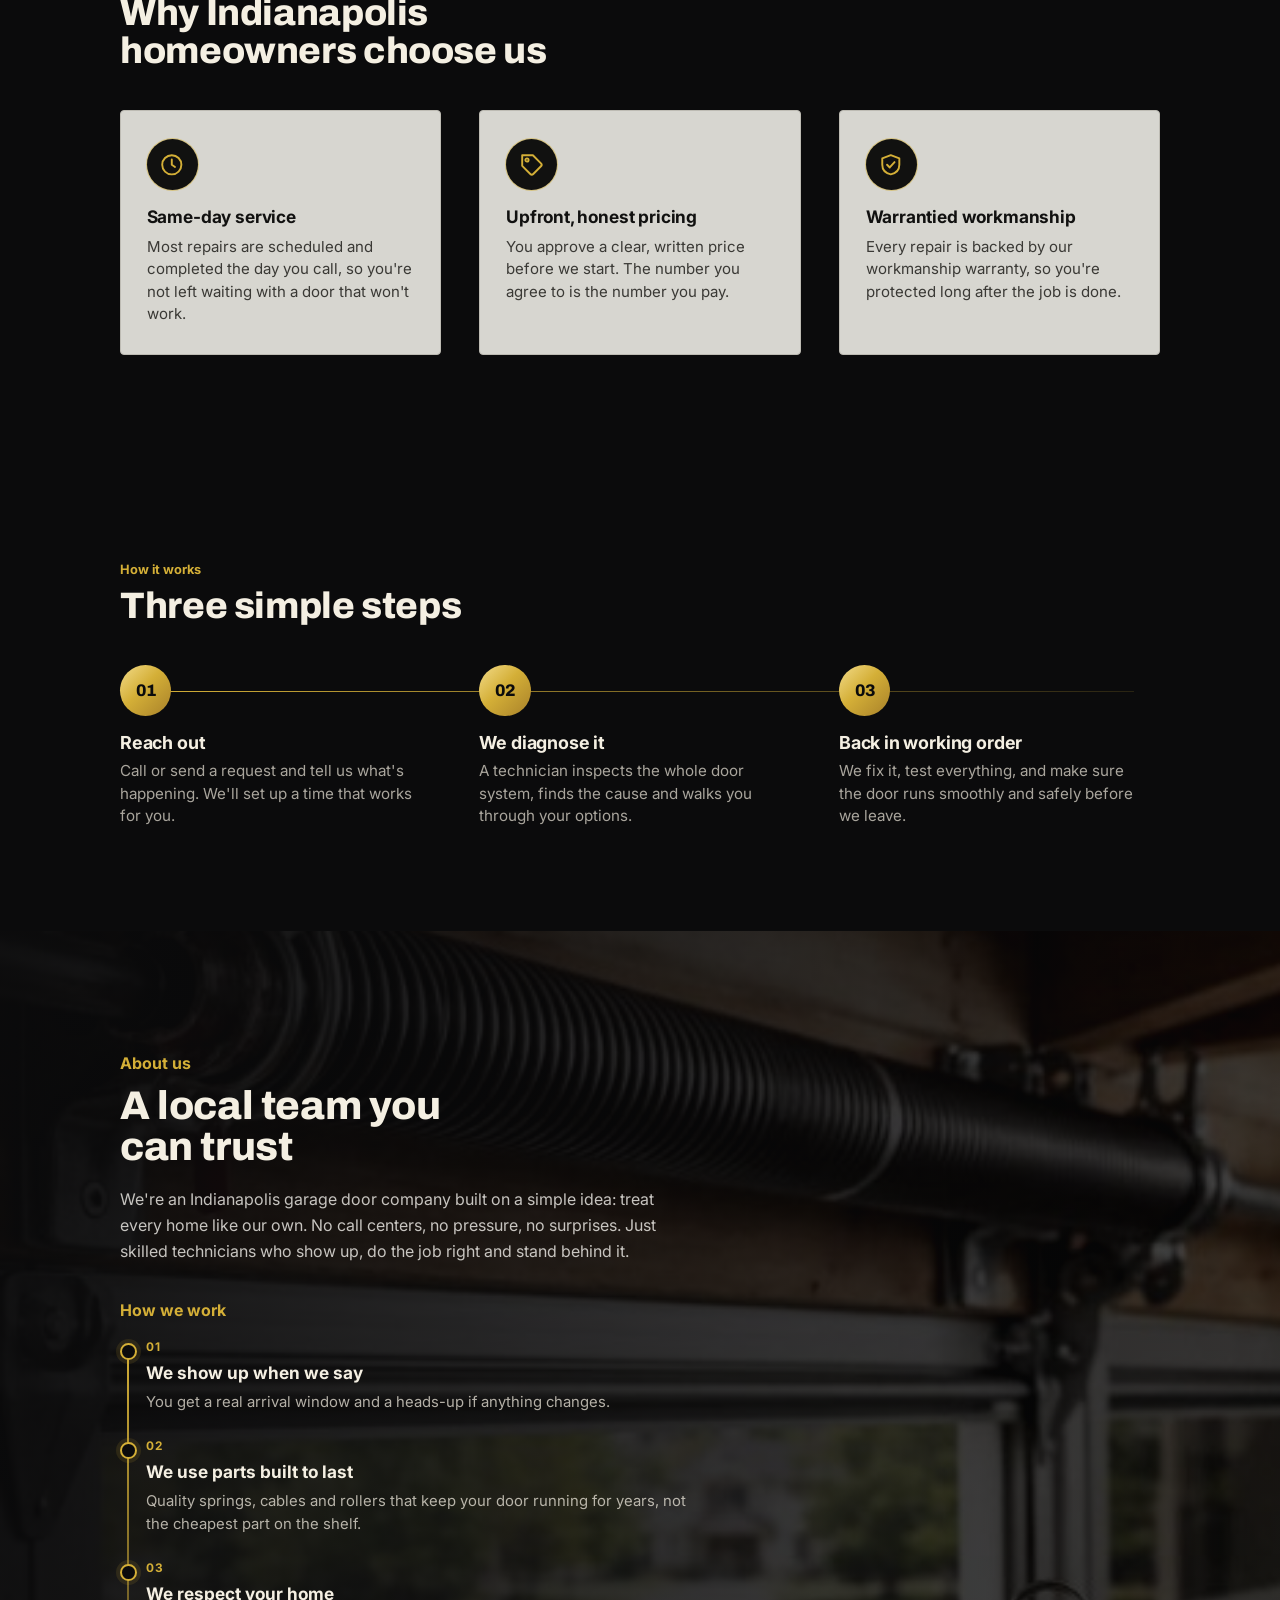
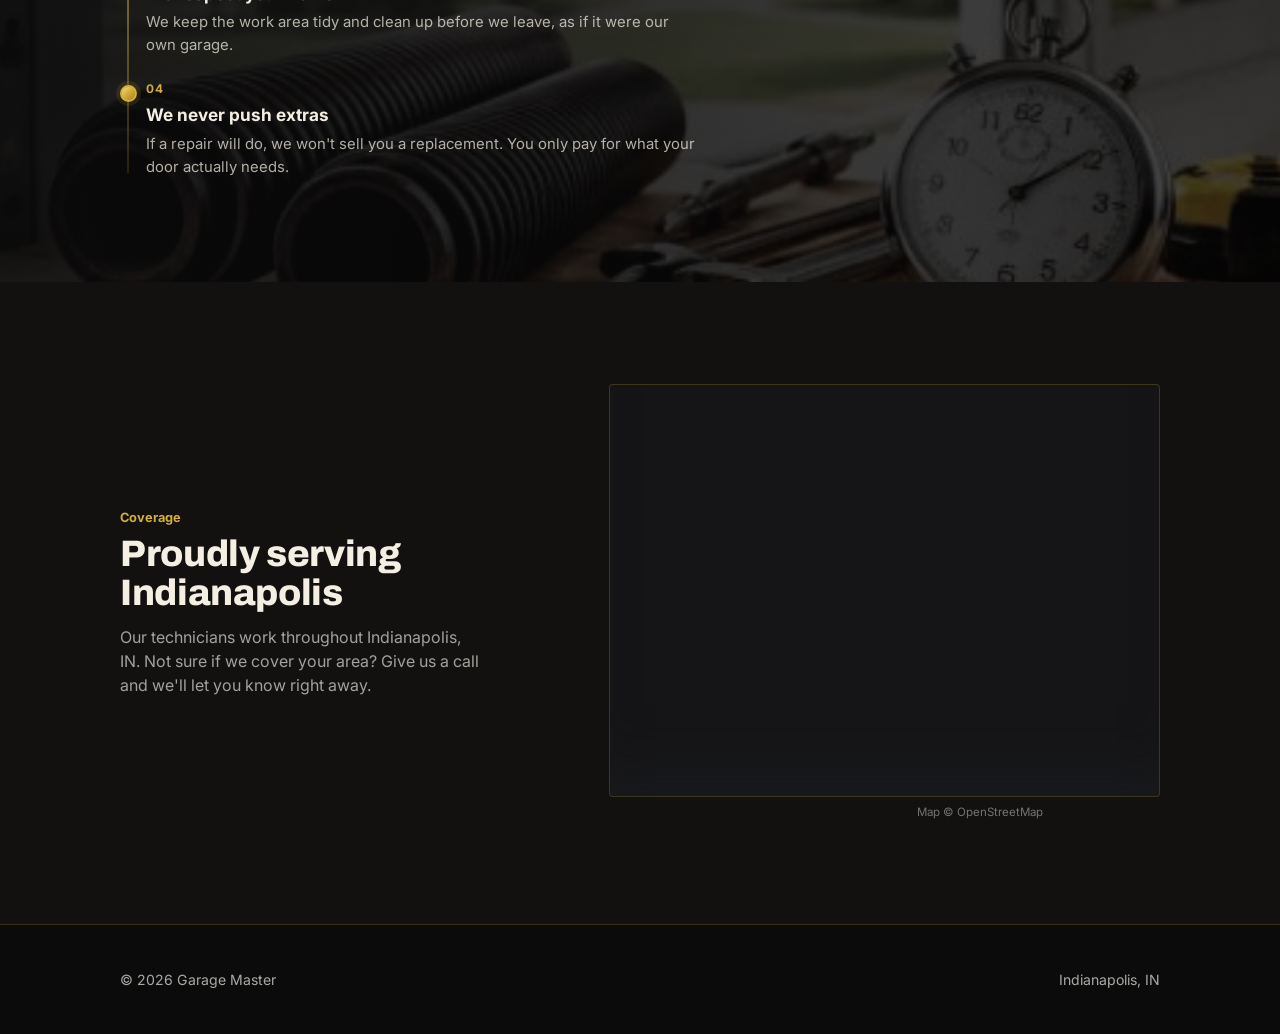
==== commit 1a97c18c: "Add the real Web3Forms access key to switch the quote form on Co-Authored-By: Claude Sonnet 5 <norep" ====
--- a/index.html
+++ b/index.html
@@ -1523,11 +1523,10 @@
   name: 'Garage Master',     // business name (used for Google local-business markup)
   phone: '',                 // TODO: real number in +1XXXXXXXXXX format, e.g. '+13175550123'
   phoneDisplay: '',          // TODO: how it should look, e.g. '(317) 555-0123'
-  formEndpoint: 'https://api.web3forms.com/submit', // Web3Forms: free, no submission cap
-  // TODO: get a free key at https://web3forms.com (just enter the inbox that should
-  // receive quote requests, no account needed) and paste it here -- Web3Forms always
-  // emails whichever inbox is tied to this key, there's no separate "send to" field.
-  web3formsAccessKey: '',
+  formEndpoint: 'https://api.web3forms.com/submit', // Web3Forms free plan: 250 submissions/mo
+  // Public key, safe in client-side code -- Web3Forms always emails whichever inbox
+  // is tied to this key, there's no separate "send to" field to configure.
+  web3formsAccessKey: '336d46e5-3ba1-4517-b6ba-0628b0f58404',
   // SAMPLE hours, to be confirmed. [open, close] in 24h, null = closed. 0 = Sunday
   hours: { 0: null, 1: [7, 19], 2: [7, 19], 3: [7, 19], 4: [7, 19], 5: [7, 19], 6: [8, 16] },
   hoursConfirmed: false
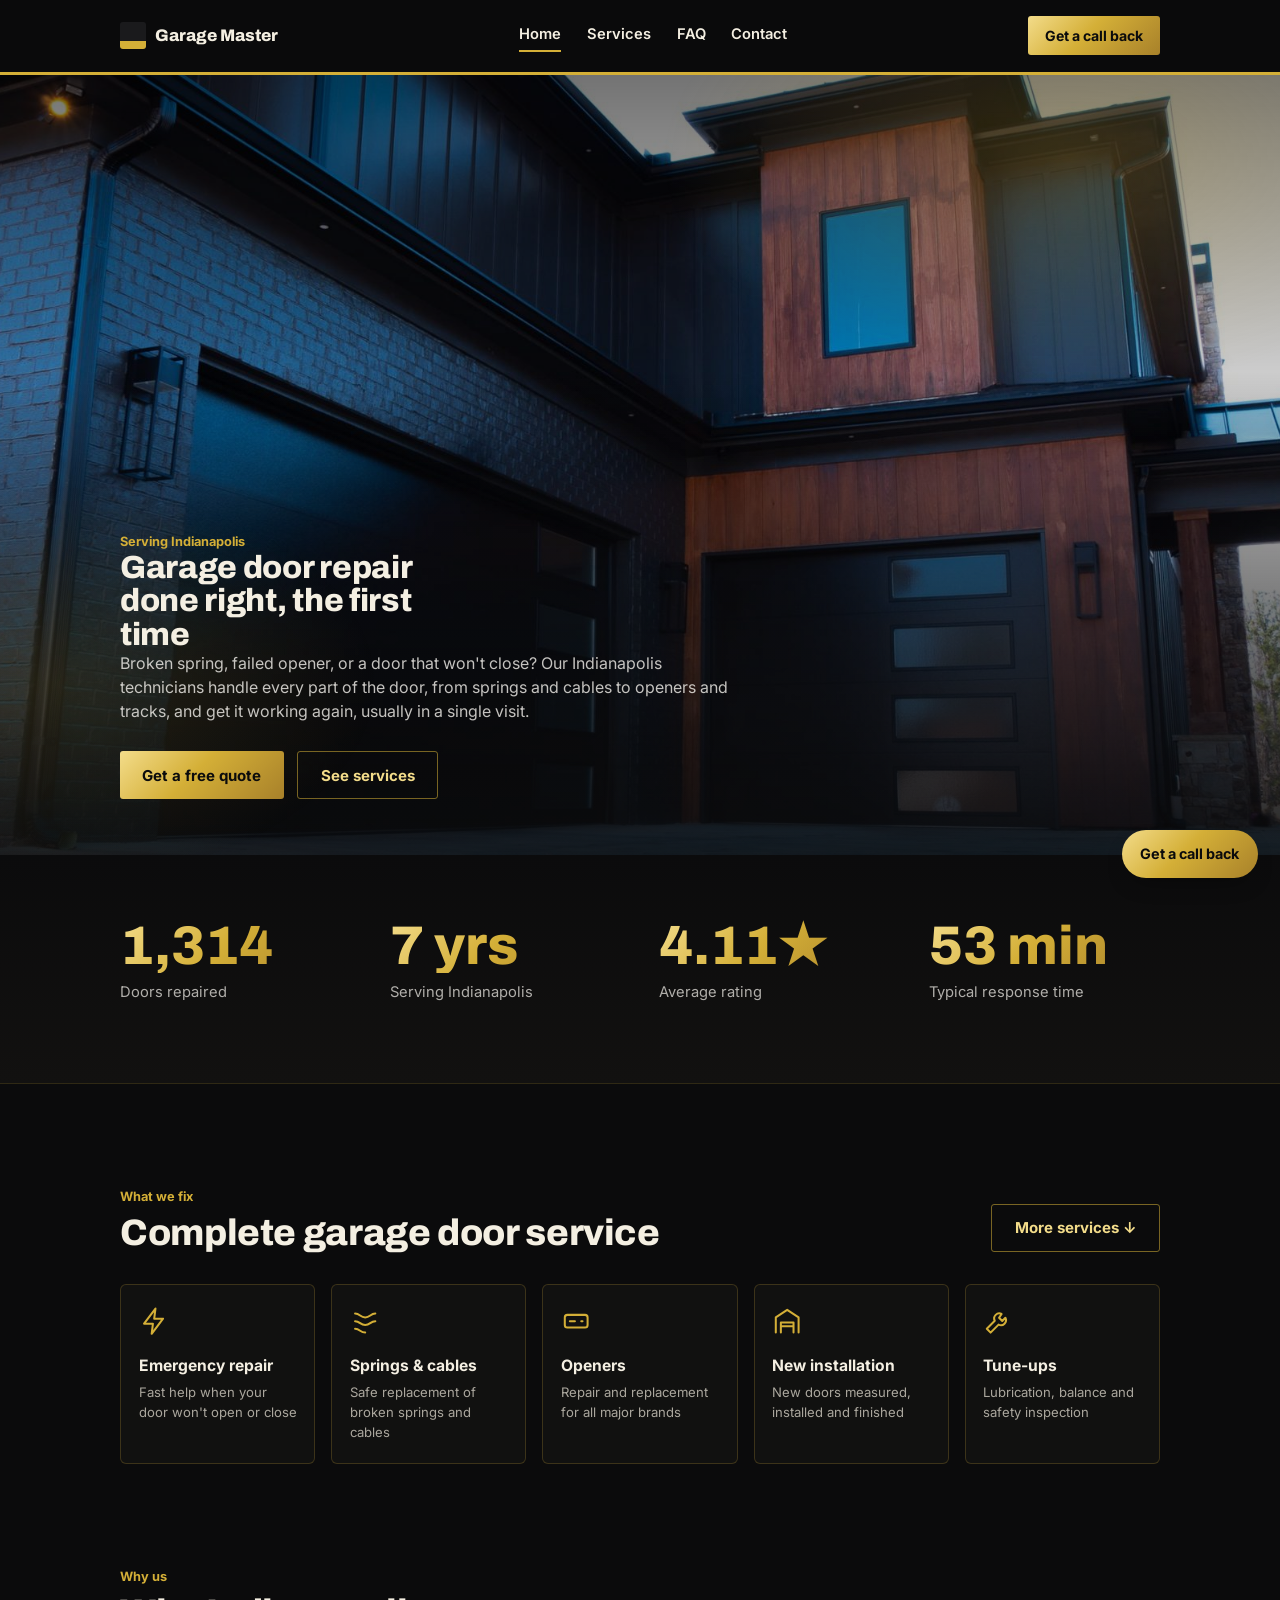
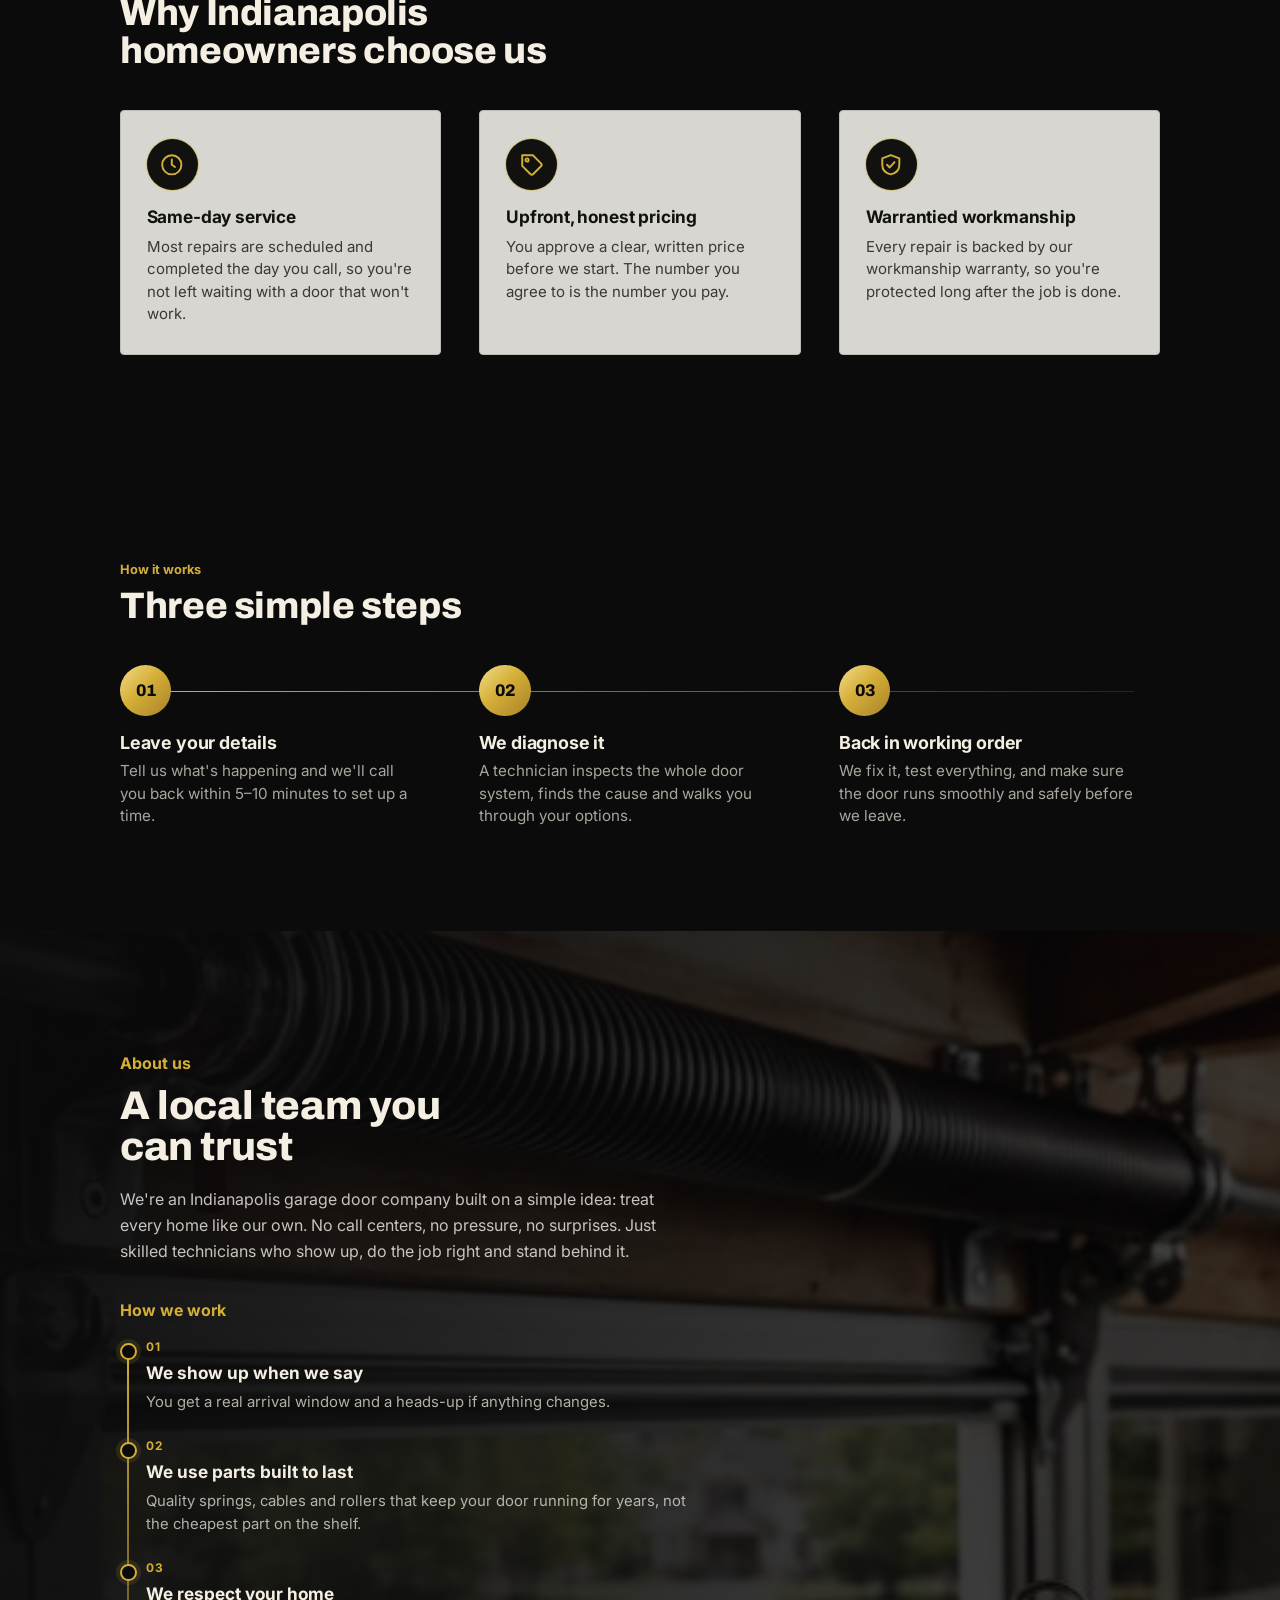
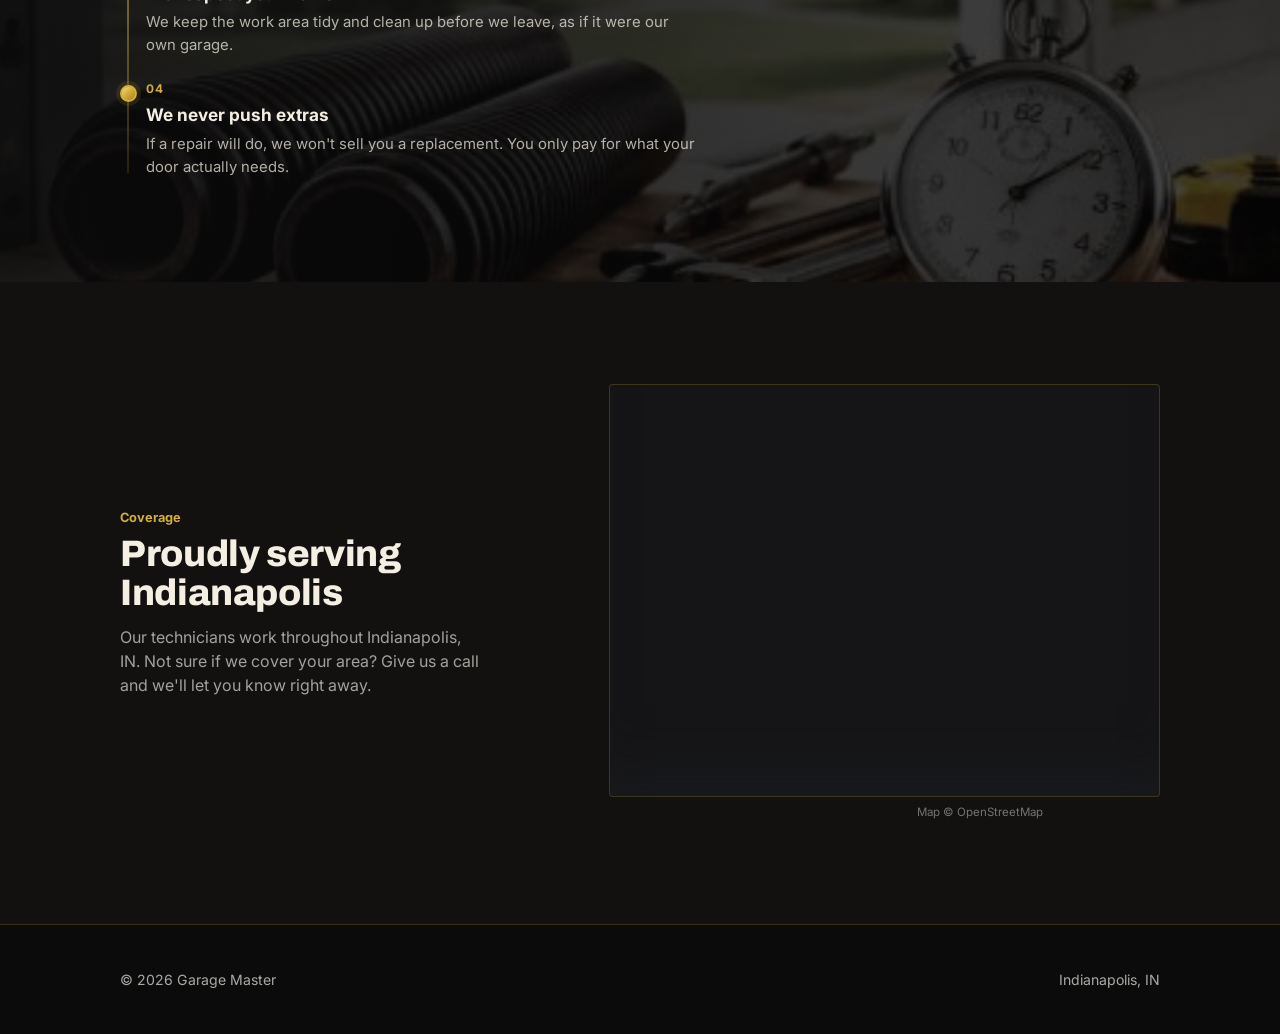
==== commit c8af38f6: "No phone number yet: switch every call button to a call-back request (form), promise a call back wit" ====
--- a/index.html
+++ b/index.html
@@ -879,6 +879,14 @@
 .line-art .soft { stroke-opacity:.5; }
 .line-art .hi { stroke:#f3dc8a; }
 .feature-row:hover .line-art { transform:scale(1.03); transition:transform .8s ease; }
+/* Phone vs call-back mode: until BUSINESS.phone is set, all call buttons become "call me back" */
+html:not(.has-phone) [data-phone-only] { display:none !important; }
+html.has-phone [data-nophone-only] { display:none !important; }
+.callback-lead { color:var(--ink-soft); margin:0; }
+.callback-lead strong { color:#f3dc8a; }
+.callback-steps { list-style:none; padding:0; margin:.3rem 0 0; display:grid; gap:.6rem; }
+.callback-steps li { display:flex; align-items:center; gap:.7rem; color:#f4efe2; font-size:.95rem; }
+.callback-steps span { flex:none; width:1.8rem; height:1.8rem; border-radius:50%; display:grid; place-items:center; background:var(--gold-grad); color:#0b0b0c; font-weight:800; font-size:.85rem; }
 </style>
 </head>
 <body>
@@ -898,9 +906,10 @@
       <button data-view="services" onclick="showView('services')">Services</button>
       <button data-view="faq" onclick="showView('faq')">FAQ</button>
       <button data-view="contact" onclick="showView('contact')">Contact</button>
-      <a class="nav-menu-call" data-phone-link href="tel:+10000000000">Call now</a>
+      <a class="nav-menu-call" data-phone-only data-phone-link href="tel:+10000000000">Call now</a>
+      <a class="nav-menu-call" data-nophone-only href="#contact" onclick="showView('contact');return false;">Get a call back</a>
     </div>
-    <a class="nav-cta" href="#" onclick="showView('contact');return false;">Call for service</a>
+    <a class="nav-cta" href="#contact" onclick="showView('contact');return false;"><span data-phone-only>Call for service</span><span data-nophone-only>Get a call back</span></a>
     <button class="nav-toggle" id="navToggle" aria-label="Open menu" aria-expanded="false" aria-controls="navLinks" onclick="toggleNav()"><span></span><span></span><span></span></button>
   </div>
 </nav>
@@ -982,7 +991,7 @@
       <p class="eyebrow">How it works</p>
       <h2 style="font-size:clamp(1.6rem,3.4vw,2.3rem); margin-top:.5rem;">Three simple steps</h2>
       <div class="how-row">
-        <div class="how-step"><span class="how-num">01</span><h3>Reach out</h3><p>Call or send a request and tell us what's happening. We'll set up a time that works for you.</p></div>
+        <div class="how-step"><span class="how-num">01</span><h3>Leave your details</h3><p>Tell us what's happening and we'll call you back within 5–10 minutes to set up a time.</p></div>
         <div class="how-step"><span class="how-num">02</span><h3>We diagnose it</h3><p>A technician inspects the whole door system, finds the cause and walks you through your options.</p></div>
         <div class="how-step"><span class="how-num">03</span><h3>Back in working order</h3><p>We fix it, test everything, and make sure the door runs smoothly and safely before we leave.</p></div>
       </div>
@@ -1145,7 +1154,7 @@
         <h2>Not sure what you need?</h2>
         <p>Describe what your door is doing and we'll tell you what it likely needs.</p>
       </div>
-      <button class="btn cta-btn" onclick="showView('contact')">Call or send a request</button>
+      <button class="btn cta-btn" onclick="showView('contact')">Get a call back</button>
     </div>
   </section>
 </div>
@@ -1300,7 +1309,7 @@
     <div class="wrap reveal cta-inner">
       <div>
         <h2>Didn't find your answer?</h2>
-        <p>Call or message us. You'll get a straight answer, never a sales pitch.</p>
+        <p>Leave your details and we'll call you back with a straight answer, never a sales pitch.</p>
       </div>
       <button class="btn cta-btn" onclick="showView('contact')">Ask us anything</button>
     </div>
@@ -1315,7 +1324,7 @@
       <div>
         <p class="eyebrow">Contact</p>
         <h1>Let's get your door working again</h1>
-        <p class="lede">Call us for anything urgent, or send a request and we'll get back to you with a time and a clear price.</p>
+        <p class="lede">Leave your details and we'll call you back within 5–10 minutes during business hours, with a time and a clear price.</p>
       </div>
       <div class="svc-hero-art">
         <svg class="door-art contact-art" viewBox="0 0 200 200" role="img" aria-label="Phone illustration">
@@ -1334,22 +1343,31 @@
     <div class="wrap contact-layout">
       <!-- Path 1: urgent, call -->
       <aside class="call-card reveal">
-        <p class="eyebrow">Need help now?</p>
-        <h2>Call us</h2>
-        <a class="call-number" data-phone-link href="tel:+10000000000"><span class="call-icon"><svg viewBox="0 0 24 24" aria-hidden="true"><path d="M5 3.5h3.2l1.6 4.2-2.1 1.4a11 11 0 0 0 7.2 7.2l1.4-2.1 4.2 1.6V19a2 2 0 0 1-2 2A16.5 16.5 0 0 1 3 5.5a2 2 0 0 1 2-2z"/></svg></span><span data-phone-text>(000) 000-0000</span></a>
+        <p class="eyebrow" data-phone-only>Need help now?</p>
+        <h2 data-phone-only>Call us</h2>
+        <p class="eyebrow" data-nophone-only>Fast response</p>
+        <h2 data-nophone-only>We'll call you back</h2>
+        <p class="callback-lead" data-nophone-only>Leave your details in the form and a technician will call you back within <strong>5–10 minutes</strong> during business hours.</p>
+        <ol class="callback-steps" data-nophone-only>
+          <li><span>1</span>Fill in your name, phone and what's wrong</li>
+          <li><span>2</span>We call you back within 5–10 minutes</li>
+          <li><span>3</span>We set a time and give you a clear price</li>
+        </ol>
+        <a class="call-number" data-phone-only data-phone-link href="tel:+10000000000"><span class="call-icon"><svg viewBox="0 0 24 24" aria-hidden="true"><path d="M5 3.5h3.2l1.6 4.2-2.1 1.4a11 11 0 0 0 7.2 7.2l1.4-2.1 4.2 1.6V19a2 2 0 0 1-2 2A16.5 16.5 0 0 1 3 5.5a2 2 0 0 1 2-2z"/></svg></span><span data-phone-text>(000) 000-0000</span></a>
         <!-- TODO: set the real phone number in BUSINESS.phone (script at the bottom) -->
-        <span class="sample-tag" data-phone-sample>Sample number: real one coming soon</span>
+        <span class="sample-tag" data-phone-only data-phone-sample>Sample number: real one coming soon</span>
         <div class="open-status" id="openStatus"><span class="dot"></span><span class="label">Checking hours…</span></div>
         <ul class="hours" id="hoursList"></ul>
         <span class="sample-tag" data-hours-sample>Sample hours: to be confirmed</span>
-        <a class="btn btn-ghost text-btn" data-sms-link href="sms:+10000000000"><svg viewBox="0 0 24 24" aria-hidden="true"><path d="M4 5h16v11H9l-5 4z"/><path d="M8 10h8M8 13h5"/></svg> Send a text instead</a>
-        <p class="call-note">Door stuck open or a broken spring? Call rather than filling out the form. Urgent jobs go to the front of the line.</p>
+        <a class="btn btn-ghost text-btn" data-phone-only data-sms-link href="sms:+10000000000"><svg viewBox="0 0 24 24" aria-hidden="true"><path d="M4 5h16v11H9l-5 4z"/><path d="M8 10h8M8 13h5"/></svg> Send a text instead</a>
+        <p class="call-note" data-phone-only>Door stuck open or a broken spring? Call rather than filling out the form. Urgent jobs go to the front of the line.</p>
+        <p class="call-note" data-nophone-only>Door stuck open or a broken spring? Choose <strong>Emergency</strong> in the form and we'll call you first.</p>
       </aside>
 
       <!-- Path 2: not urgent, request a quote -->
       <div class="form-card reveal">
-        <p class="eyebrow">Not urgent?</p>
-        <h2>Request a free quote</h2>
+        <p class="eyebrow">Leave your details</p>
+        <h2>Request a call back</h2>
         <form id="quoteForm" novalidate>
           <div class="form-row">
             <div class="field"><label for="qName">Name</label><input id="qName" name="name" type="text" autocomplete="name" required placeholder="Your name"></div>
@@ -1369,13 +1387,13 @@
             </div>
           </fieldset>
           <div class="field"><label for="qMsg">What's going on with your door?</label><textarea id="qMsg" name="message" rows="4" placeholder="For example: the door opens halfway and stops, and there's a loud bang from above."></textarea></div>
-          <button class="btn btn-primary submit-btn" type="submit">Send request</button>
+          <button class="btn btn-primary submit-btn" type="submit">Call me back</button>
           <p class="form-error" id="formError" role="alert"></p>
         </form>
         <div class="form-done" id="formDone" hidden>
           <svg class="done-check" viewBox="0 0 52 52" aria-hidden="true"><circle cx="26" cy="26" r="24"/><path d="M15 27l7 7 15-16"/></svg>
           <h3>Request sent</h3>
-          <p>Thanks! We'll get back to you shortly to set up a time.</p>
+          <p>Thanks! We'll call you within 5–10 minutes during business hours.</p>
         </div>
       </div>
     </div>
@@ -1389,10 +1407,12 @@
   </div>
 </footer>
 
-<a class="float-call" href="tel:+10000000000">📞 Call now</a>
+<a class="float-call" data-phone-only href="tel:+10000000000">📞 Call now</a>
+<a class="float-call" data-nophone-only href="#contact" onclick="showView('contact');return false;">Get a call back</a>
 <div class="mobile-bar" aria-label="Quick actions">
-  <a class="mb-call" data-phone-link href="tel:+10000000000">📞 Call</a>
-  <button class="mb-quote" onclick="showView('contact')">Quote</button>
+  <a class="mb-call" data-phone-only data-phone-link href="tel:+10000000000">📞 Call</a>
+  <a class="mb-call" data-nophone-only href="#contact" onclick="showView('contact');return false;">Call me back</a>
+  <button class="mb-quote" data-phone-only onclick="showView('contact')">Quote</button>
 </div>
 
 <script>
@@ -1532,6 +1552,7 @@
   hoursConfirmed: false
 };
 (function applyBusinessDetails() {
+  document.documentElement.classList.toggle('has-phone', !!BUSINESS.phone);
   const tel = BUSINESS.phone || '+10000000000';
   document.querySelectorAll('a[href^="tel:"], [data-phone-link]').forEach(a => a.setAttribute('href', 'tel:' + tel));
   document.querySelectorAll('[data-sms-link]').forEach(a => a.setAttribute('href', 'sms:' + tel));
@@ -1558,7 +1579,7 @@
   }
   // "Call for service" in the nav dials directly on phones
   const navCta = document.querySelector('.nav-cta');
-  if (navCta && window.matchMedia('(hover: none)').matches) { navCta.setAttribute('href', 'tel:' + tel); navCta.removeAttribute('onclick'); }
+  if (navCta && BUSINESS.phone && window.matchMedia('(hover: none)').matches) { navCta.setAttribute('href', 'tel:' + tel); navCta.removeAttribute('onclick'); }
 
   // hours list + open/closed badge
   const days = ['Sunday','Monday','Tuesday','Wednesday','Thursday','Friday','Saturday'];
@@ -1610,7 +1631,7 @@
     });
     if (!ok) { err.textContent = 'Please fill in your name, phone and the service you need.'; return; }
     if (!BUSINESS.formEndpoint || !BUSINESS.web3formsAccessKey) {
-      err.textContent = 'Online requests aren\'t switched on yet. Please call or text us for now.';
+      err.textContent = 'Sorry, online requests aren\'t switched on yet. Please try again a little later.';
       return;
     }
     const btn = form.querySelector('.submit-btn');
@@ -1628,8 +1649,8 @@
       if (!res.ok || !json || json.success !== true) throw new Error('bad status');
       form.hidden = true; done.hidden = false;
     } catch (_) {
-      err.textContent = 'Something went wrong sending your request. Please call or text us instead.';
-      btn.disabled = false; btn.textContent = 'Send request';
+      err.textContent = 'Something went wrong sending your request. Please check your connection and try again.';
+      btn.disabled = false; btn.textContent = 'Call me back';
     }
   });
 })();
